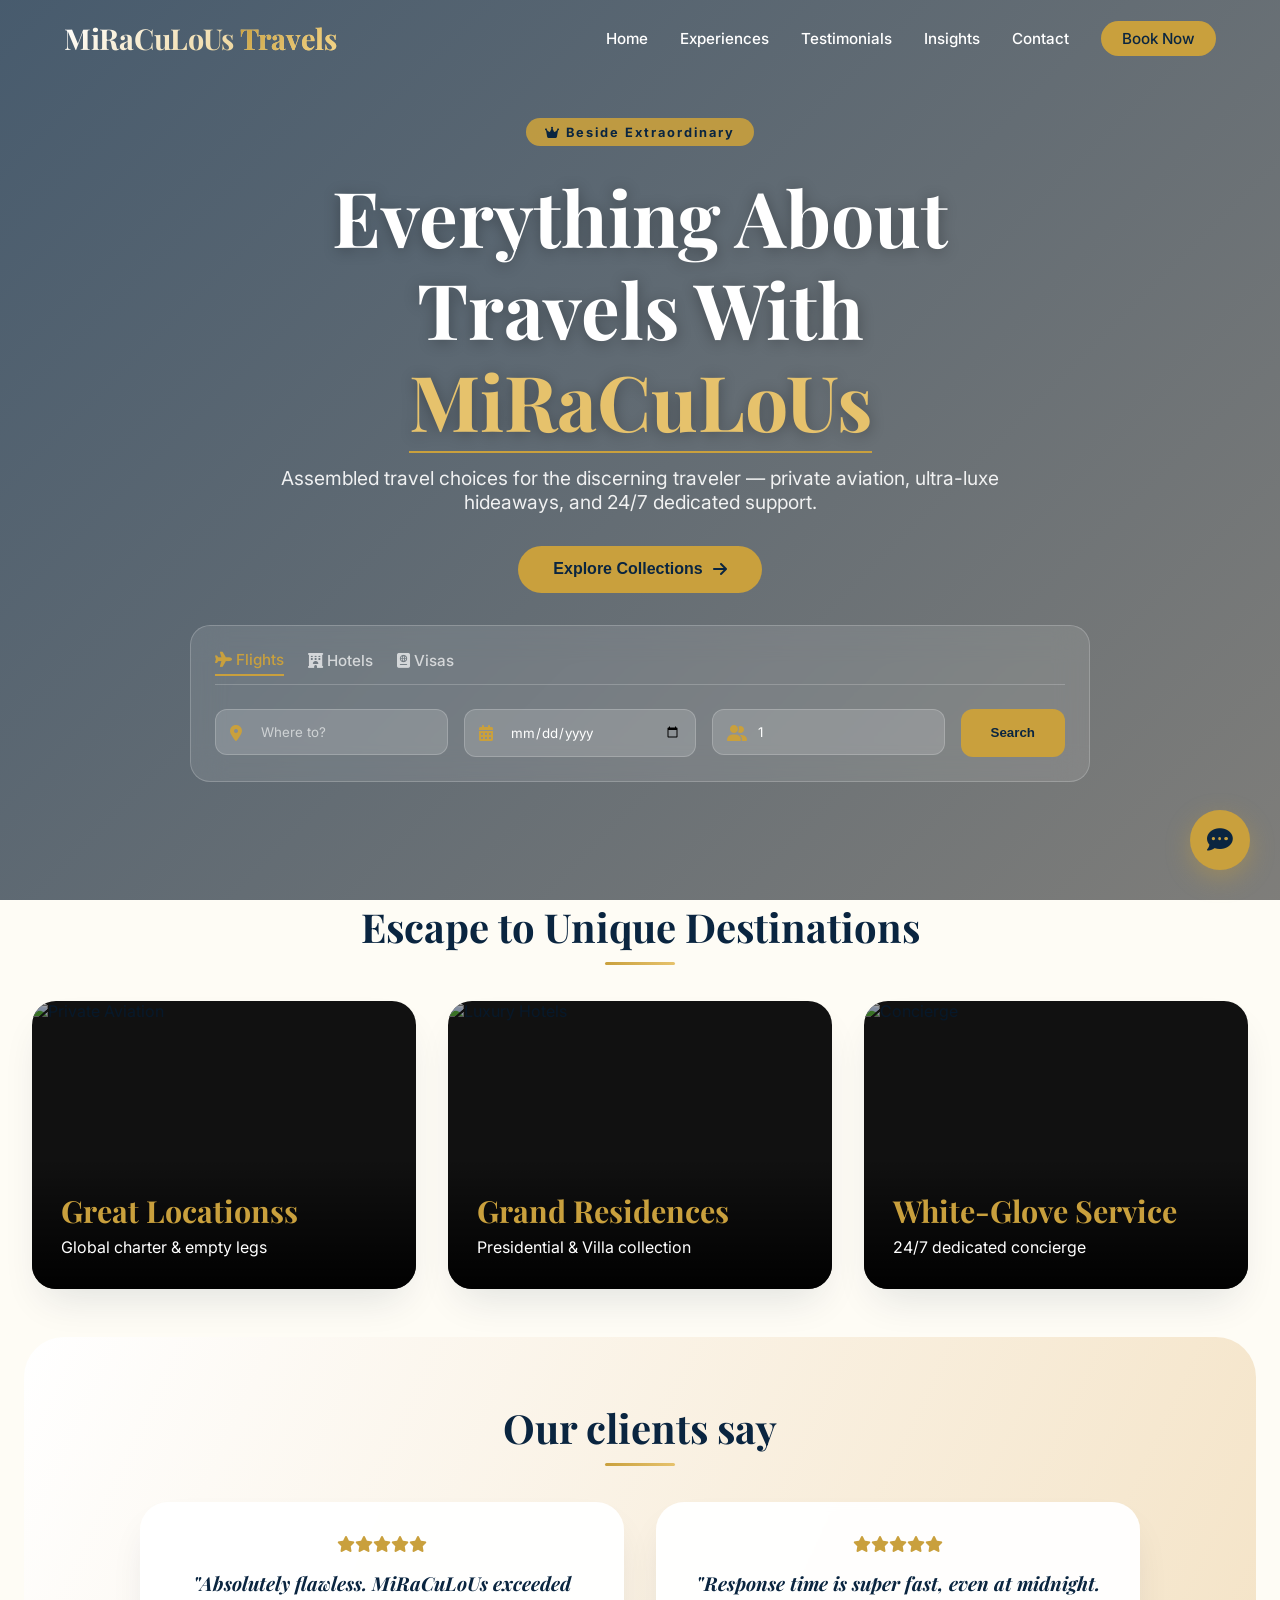
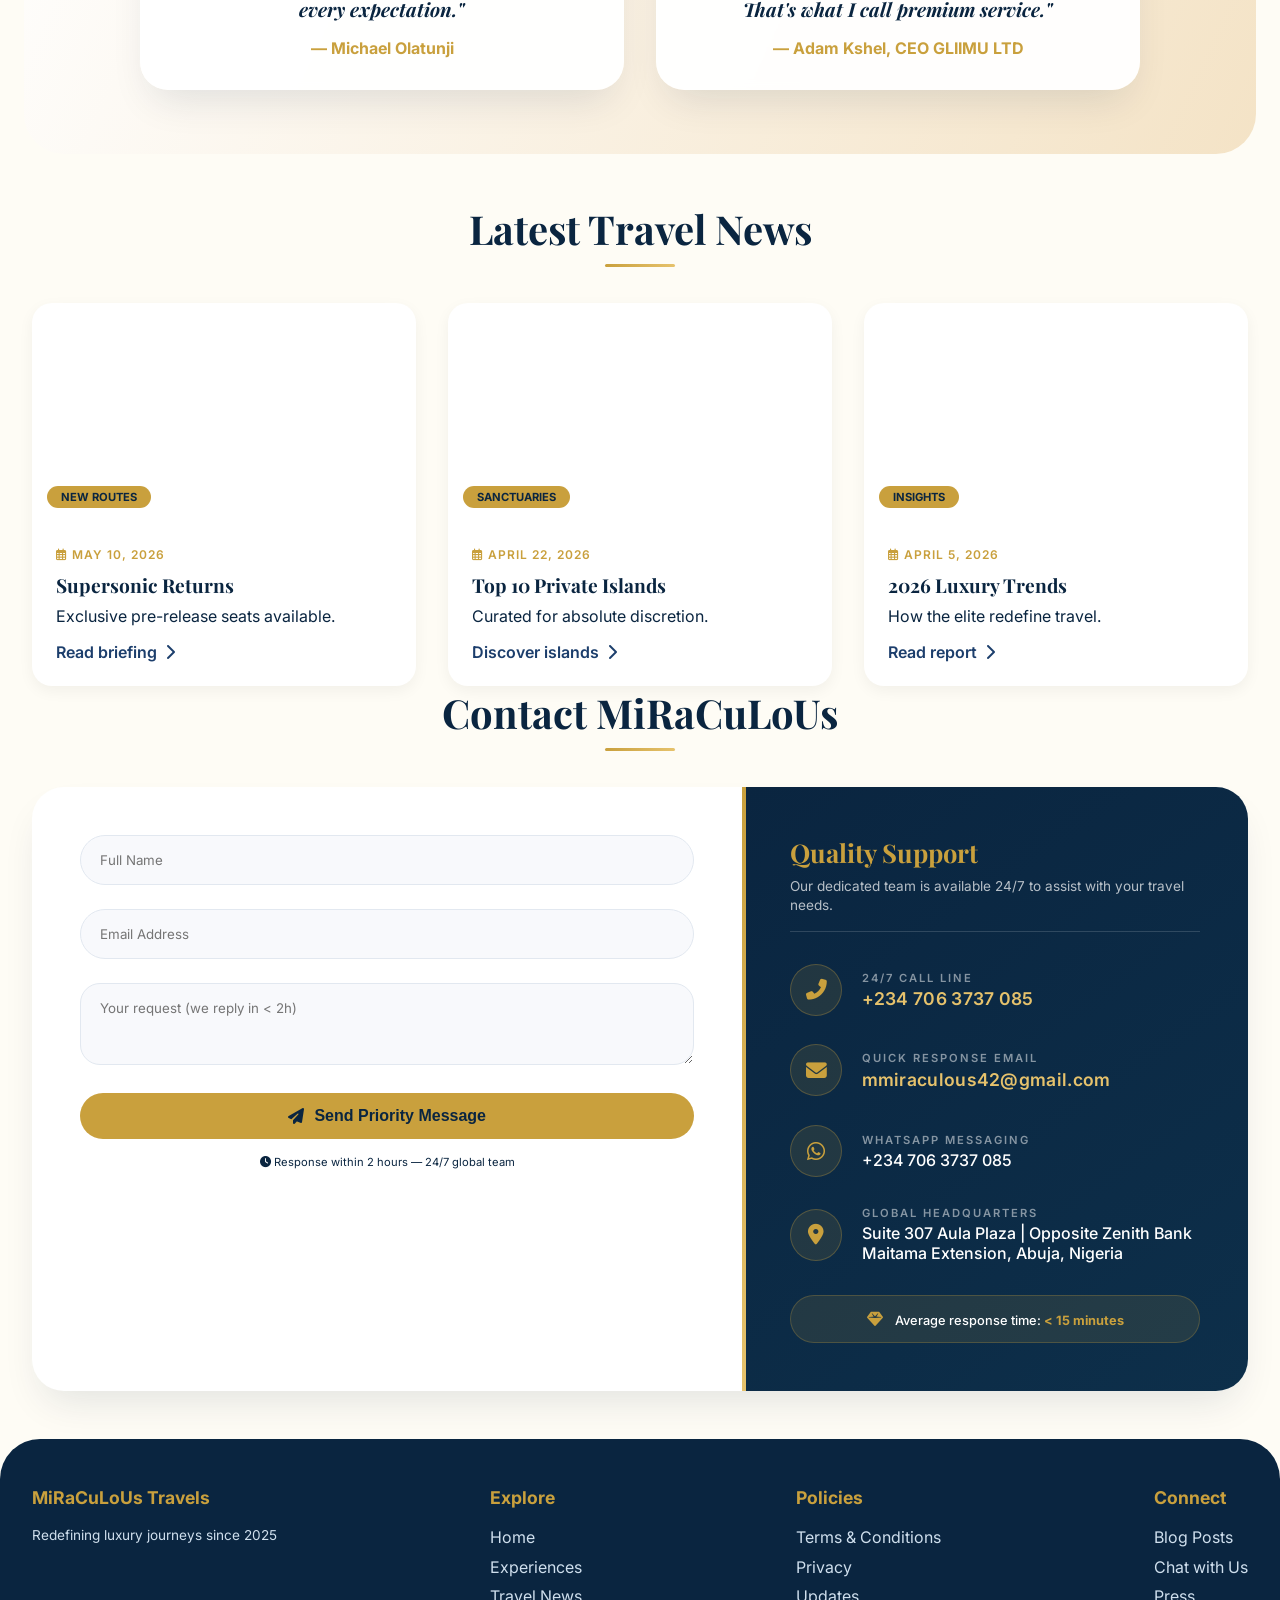
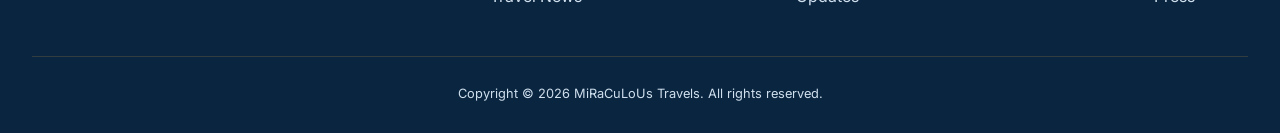
==== index.html @ 89ac0e77 "Add files via upload" ====
<!DOCTYPE html>
<html lang="en">
<head>
    <meta charset="UTF-8">
    <meta name="viewport" content="width=device-width, initial-scale=1.0, viewport-fit=cover">
    <title>MiRaCuLoUs Travels | Experiences that last a lifetime</title>
    
    <!-- Google Fonts: Elegant serif + clean sans -->
    <link href="https://fonts.googleapis.com/css2?family=Inter:opsz,wght@14..32,300;14..32,400;14..32,500;14..32,600;14..32,700&family=Playfair+Display:ital,wght@0,400;0,500;0,600;0,700;1,400&display=swap" rel="stylesheet">
    
    <!-- Font Awesome 6 -->
    <link rel="stylesheet" href="https://cdnjs.cloudflare.com/ajax/libs/font-awesome/6.4.0/css/all.min.css">
    
    <style>
        /* --- CSS VARIABLES (Best from both) --- */
        :root {
            --deep-blue: #0a2540;
            --royal-blue: #1c3e6c;
            --bright-blue: #2b5b8b;
            --gold: #c9a03d;
            --gold-light: #e6c26c;
            --gold-soft: #f4e3c6;
            --white: #ffffff;
            --off-white: #fefcf5;
            --gray-text: #5a6e7c;
            --card-shadow: 0 20px 40px -12px rgba(10, 37, 64, 0.12);
            --hover-shadow: 0 30px 55px -12px rgba(10, 37, 64, 0.2);
            --gold-shadow: 0 15px 30px -8px rgba(201, 160, 61, 0.25);
            --transition-smooth: cubic-bezier(0.2, 0.9, 0.4, 1.1);
        }

        * { margin: 0; padding: 0; box-sizing: border-box; }

        html { scroll-behavior: smooth; }

        body {
            font-family: 'Inter', sans-serif;
            background-color: var(--off-white);
            color: var(--deep-blue);
            overflow-x: hidden;
        }

        h1, h2, h3, .logo, .testimonial-text { font-family: 'Playfair Display', serif; font-weight: 700; }

        /* --- Custom Scrollbar (Gold accent) --- */
        ::-webkit-scrollbar { width: 8px; }
        ::-webkit-scrollbar-track { background: #e2e8f0; border-radius: 4px; }
        ::-webkit-scrollbar-thumb { background: var(--gold); border-radius: 4px; }
        ::-webkit-scrollbar-thumb:hover { background: #b3862f; }

        /* --- PRELOADER (From winning design) --- */
        #preloader {
            position: fixed;
            top: 0; left: 0; width: 100%; height: 100%;
            background: var(--deep-blue);
            z-index: 9999;
            display: flex;
            justify-content: center;
            align-items: center;
            transition: opacity 0.8s ease-out, visibility 0.8s;
        }
        .loader-content { text-align: center; animation: fadeInLoader 1s ease-in; }
        .loader-logo {
            font-family: 'Playfair Display', serif;
            font-size: 2.5rem;
            color: var(--gold);
            letter-spacing: 2px;
            margin-bottom: 10px;
        }
        .loader-line {
            width: 0;
            height: 2px;
            background: var(--gold-light);
            margin: 0 auto;
            animation: loadLine 1.5s ease-in-out forwards;
        }
        @keyframes loadLine { to { width: 100px; } }
        @keyframes fadeInLoader { from { opacity: 0; transform: translateY(20px); } to { opacity: 1; transform: translateY(0); } }

        /* --- NAVIGATION (Improved from both) --- */
        .navbar {
            position: fixed;
            top: 0;
            width: 100%;
            display: flex;
            justify-content: space-between;
            align-items: center;
            padding: 1.2rem 5%;
            z-index: 1000;
            transition: all 0.3s var(--transition-smooth);
            background: transparent;
        }
        .navbar.scrolled {
            background: rgba(10, 37, 64, 0.96);
            backdrop-filter: blur(12px);
            padding: 0.8rem 5%;
            box-shadow: 0 4px 20px rgba(0,0,0,0.1);
        }
        .logo {
            font-size: 1.8rem;
            font-weight: 700;
            background: linear-gradient(135deg, #fff, var(--gold-light));
            -webkit-background-clip: text;
            background-clip: text;
            color: transparent;
            letter-spacing: -0.3px;
        }
        .logo span {
            background: linear-gradient(135deg, var(--gold), #f5d78c);
            -webkit-background-clip: text;
            background-clip: text;
            color: transparent;
        }
        .nav-links { display: flex; gap: 2rem; list-style: none; align-items: center; }
        .nav-links li a {
            text-decoration: none;
            font-weight: 500;
            color: white;
            transition: 0.25s;
            font-size: 0.95rem;
            position: relative;
        }
        .nav-links li a::after {
            content: '';
            position: absolute;
            bottom: -8px;
            left: 0;
            width: 0;
            height: 2px;
            background: var(--gold);
            transition: width 0.3s;
        }
        .nav-links li a:hover::after { width: 100%; }
        .nav-links li a:hover { color: var(--gold); }
        .btn-nav {
            background: var(--gold);
            padding: 0.5rem 1.3rem;
            border-radius: 40px;
            color: var(--deep-blue) !important;
            font-weight: 700;
        }
        .btn-nav:hover { background: #b3862f; transform: translateY(-2px); }
        .btn-nav::after { display: none; }
        .menu-icon { display: none; font-size: 1.8rem; color: white; cursor: pointer; }

        /* Progress Bar */
        .progress-container {
            position: fixed;
            top: 80px;
            left: 0;
            width: 100%;
            height: 3px;
            background: transparent;
            z-index: 1001;
        }
        .progress-bar {
            height: 3px;
            background: linear-gradient(90deg, var(--gold), var(--gold-light));
            width: 0%;
            transition: width 0.1s;
        }

        /* --- HERO SECTION (Best cinematic from first design) --- */
        .hero {
            position: relative;
            height: 100vh;
            min-height: 800px;
            display: flex;
            flex-direction: column;
            align-items: center;
            justify-content: center;
            text-align: center;
            background: url('https://images.pexels.com/photos/2166559/pexels-photo-2166559.jpeg?auto=compress&cs=tinysrgb&w=1600') no-repeat center center/cover;
            background-attachment: fixed;
        }
        .hero::before {
            content: '';
            position: absolute;
            inset: 0;
            background: linear-gradient(135deg, rgba(10, 37, 64, 0.75), rgba(0, 0, 0, 0.5));
        }
        .hero-content {
            position: relative;
            z-index: 2;
            max-width: 850px;
            padding: 0 1.5rem;
            animation: fadeUpHero 1s ease-out forwards;
            opacity: 0;
        }
        @keyframes fadeUpHero {
            from { opacity: 0; transform: translateY(40px); }
            to { opacity: 1; transform: translateY(0); }
        }
        .hero-badge {
            background: rgba(201, 160, 61, 0.9);
            display: inline-block;
            padding: 0.4rem 1.2rem;
            border-radius: 40px;
            font-size: 0.8rem;
            font-weight: 700;
            color: var(--deep-blue);
            margin-bottom: 1.5rem;
            letter-spacing: 2px;
        }
        .hero h1 {
            font-size: 3.2rem;
            line-height: 1.2;
            color: white;
            text-shadow: 0 2px 15px rgba(0,0,0,0.3);
            margin-bottom: 1.2rem;
        }
        .hero h1 span { color: var(--gold-light); border-bottom: 2px solid var(--gold); }
        .hero p { font-size: 1.2rem; color: rgba(255,255,255,0.9); margin-bottom: 2rem; }

        /* --- SEARCH WIDGET (Premium touch from first design) --- */
        .search-widget {
            position: relative;
            z-index: 3;
            background: rgba(255, 255, 255, 0.1);
            backdrop-filter: blur(16px);
            border: 1px solid rgba(255, 255, 255, 0.2);
            border-radius: 20px;
            padding: 1.5rem;
            width: 100%;
            max-width: 900px;
            margin-top: 2rem;
            animation: fadeUpHero 1s ease-out 0.3s forwards;
            opacity: 0;
        }
        .search-tabs {
            display: flex;
            gap: 1.5rem;
            margin-bottom: 1.5rem;
            border-bottom: 1px solid rgba(255,255,255,0.2);
            padding-bottom: 0.5rem;
        }
        .tab-btn {
            background: none;
            border: none;
            color: rgba(255,255,255,0.7);
            font-family: 'Inter', sans-serif;
            font-size: 0.95rem;
            font-weight: 500;
            cursor: pointer;
            padding-bottom: 5px;
            transition: 0.3s;
        }
        .tab-btn.active { color: var(--gold); border-bottom: 2px solid var(--gold); }
        .search-inputs { display: flex; gap: 1rem; flex-wrap: wrap; }
        .input-group {
            flex: 1;
            min-width: 150px;
            position: relative;
        }
        .input-group i {
            position: absolute;
            left: 15px;
            top: 50%;
            transform: translateY(-50%);
            color: var(--gold);
        }
        .input-group input {
            width: 100%;
            padding: 14px 14px 14px 45px;
            border-radius: 12px;
            border: 1px solid rgba(255,255,255,0.2);
            background: rgba(255,255,255,0.15);
            color: white;
            font-family: 'Inter', sans-serif;
            outline: none;
        }
        .input-group input::placeholder { color: rgba(255,255,255,0.6); }
        .input-group input:focus { background: rgba(255,255,255,0.25); border-color: var(--gold); }
        .search-btn {
            padding: 14px 30px;
            border-radius: 12px;
            border: none;
            background: var(--gold);
            color: var(--deep-blue);
            font-weight: 700;
            cursor: pointer;
            transition: 0.3s;
        }
        .search-btn:hover { background: var(--gold-light); transform: scale(1.02); }

        /* --- Container & Sections --- */
        .container { max-width: 1280px; margin: 0 auto; padding: 0 2rem; }
        section { padding: 5rem 0; }
        .section-header { text-align: center; margin-bottom: 3rem; }
        .section-header h2 {
            font-size: 2.5rem;
            color: var(--deep-blue);
            position: relative;
            display: inline-block;
        }
        .section-header h2:after {
            content: '';
            position: absolute;
            bottom: -12px;
            left: 50%;
            transform: translateX(-50%);
            width: 70px;
            height: 3px;
            background: linear-gradient(90deg, var(--gold), var(--gold-light));
            border-radius: 3px;
        }

        /* --- Cards Grid (Black Boxes with 3D Tilt) --- */
        .cards-grid {
            display: grid;
            grid-template-columns: repeat(3, 1fr);
            gap: 2rem;
            margin-top: 1.5rem;
            perspective: 1000px;
        }
        .premium-card {
            background: #111;
            border-radius: 24px;
            overflow: hidden;
            position: relative;
            aspect-ratio: 4 / 3;
            box-shadow: var(--card-shadow);
            transition: transform 0.1s ease-out;
            transform-style: preserve-3d;
            cursor: pointer;
        }
        .premium-card img {
            width: 100%;
            height: 100%;
            object-fit: cover;
            filter: brightness(0.65);
            transition: filter 0.4s, transform 0.5s;
        }
        .premium-card:hover img {
            filter: brightness(0.8);
            transform: scale(1.05);
        }
        .card-overlay {
            position: absolute;
            bottom: 0;
            left: 0;
            right: 0;
            padding: 2rem 1.8rem;
            background: linear-gradient(to top, rgba(0,0,0,0.95), transparent);
            color: white;
        }
        .card-overlay h3 { font-size: 1.9rem; color: var(--gold); margin-bottom: 0.4rem; }

        /* --- Testimonials Section --- */
        .testimonials-section {
            background: linear-gradient(115deg, var(--white) 0%, var(--gold-soft) 100%);
            border-radius: 40px;
            margin: 3rem 1.5rem;
            padding: 4rem 2rem;
        }
        .testimonial-grid {
            display: grid;
            grid-template-columns: repeat(2, 1fr);
            gap: 2rem;
            max-width: 1000px;
            margin: 0 auto;
        }
        .testimonial-card {
            background: rgba(255,255,255,0.95);
            backdrop-filter: blur(4px);
            padding: 2rem;
            border-radius: 28px;
            text-align: center;
            box-shadow: var(--card-shadow);
            transition: 0.3s;
        }
        .testimonial-card:hover { transform: translateY(-5px); box-shadow: var(--hover-shadow); }
        .testimonial-text {
            font-size: 1.2rem;
            font-style: italic;
            margin-bottom: 1rem;
        }
        .testimonial-author { font-weight: 700; color: var(--gold); }
        .star-rating { color: var(--gold); margin-bottom: 1rem; }

        /* --- News Section --- */
        .news-section {
            background-color: var(--white);
            border-radius: 40px;
            padding: 4rem 2rem;
            margin: 3rem 1rem;
            box-shadow: var(--card-shadow);
        }
        .news-grid {
            display: grid;
            grid-template-columns: repeat(3, 1fr);
            gap: 2rem;
        }
        .news-card {
            background: #fff;
            border-radius: 20px;
            overflow: hidden;
            transition: all 0.4s ease;
            box-shadow: 0 5px 15px rgba(0,0,0,0.05);
        }
        .news-card:hover { transform: translateY(-8px); box-shadow: var(--hover-shadow); }
        .news-img {
            height: 220px;
            background-size: cover;
            background-position: center;
            position: relative;
        }
        .news-tag {
            position: absolute;
            bottom: 15px; left: 15px;
            background: var(--gold);
            padding: 4px 14px;
            border-radius: 40px;
            font-size: 0.7rem;
            font-weight: 700;
            color: var(--deep-blue);
        }
        .news-content { padding: 1.5rem; }
        .news-date {
            font-size: 0.75rem;
            color: var(--gold);
            font-weight: 600;
            text-transform: uppercase;
            letter-spacing: 1px;
            margin-bottom: 0.6rem;
            display: block;
        }
        .news-content h4 { font-size: 1.2rem; margin-bottom: 0.5rem; font-family: 'Playfair Display', serif; }
        .read-link {
            text-decoration: none;
            font-weight: 600;
            color: var(--royal-blue);
            display: inline-flex;
            align-items: center;
            gap: 8px;
            margin-top: 1rem;
            transition: 0.2s;
        }
        .read-link:hover { color: var(--gold); gap: 12px; }

        /* --- CONTACT SECTION (REDESIGNED - Premium & Visually Pleasing) --- */
        .contact-wrapper {
            background: var(--white);
            border-radius: 32px;
            overflow: hidden;
            box-shadow: var(--card-shadow);
            display: flex;
            flex-direction: row;
        }
        .contact-form-side { padding: 3rem; flex: 1.5; }
        .contact-info-side {
            background: linear-gradient(145deg, var(--deep-blue) 0%, #0d2f4a 100%);
            color: var(--white);
            padding: 3rem;
            flex: 1;
            position: relative;
            overflow: hidden;
        }
        /* Decorative gold accent on contact side */
        .contact-info-side::before {
            content: '';
            position: absolute;
            top: 0;
            left: 0;
            width: 4px;
            height: 100%;
            background: linear-gradient(180deg, var(--gold), var(--gold-light));
        }
        
        /* Contact Header Styling */
        .contact-header {
            margin-bottom: 2rem;
            padding-bottom: 1rem;
            border-bottom: 1px solid rgba(255,255,255,0.15);
        }
        .contact-header h3 {
            font-size: 1.6rem;
            color: var(--gold);
            font-family: 'Playfair Display', serif;
            margin-bottom: 0.5rem;
        }
        .contact-header p {
            font-size: 0.85rem;
            opacity: 0.7;
            line-height: 1.4;
        }
        
        /* Enhanced Contact Items with better visual hierarchy */
        .contact-details {
            display: flex;
            flex-direction: column;
            gap: 1.8rem;
            margin: 2rem 0;
        }
        .contact-item {
            display: flex;
            align-items: center;
            gap: 1.2rem;
            transition: transform 0.2s ease;
        }
        .contact-item:hover {
            transform: translateX(5px);
        }
        .contact-icon {
            width: 52px;
            height: 52px;
            background: rgba(201, 160, 61, 0.12);
            border-radius: 50%;
            display: flex;
            align-items: center;
            justify-content: center;
            transition: all 0.3s;
            border: 1px solid rgba(201, 160, 61, 0.3);
        }
        .contact-item:hover .contact-icon {
            background: var(--gold);
            border-color: var(--gold);
        }
        .contact-item:hover .contact-icon i {
            color: var(--deep-blue);
        }
        .contact-icon i {
            font-size: 1.3rem;
            color: var(--gold);
            transition: color 0.3s;
        }
        .contact-text {
            flex: 1;
        }
        .contact-label {
            font-size: 0.7rem;
            text-transform: uppercase;
            letter-spacing: 2px;
            font-weight: 600;
            color: rgba(255,255,255,0.5);
            margin-bottom: 0.2rem;
            display: block;
        }
        .contact-value {
            font-size: 1rem;
            font-weight: 500;
            color: white;
            text-decoration: none;
            transition: color 0.2s;
            display: inline-block;
        }
        .contact-value a {
            color: white;
            text-decoration: none;
            transition: color 0.2s;
        }
        .contact-value a:hover {
            color: var(--gold);
        }
        
        /* Gold highlight number/email */
        .contact-value.highlight {
            font-size: 1.1rem;
            font-weight: 600;
            letter-spacing: 0.3px;
        }
        .contact-value.highlight a {
            color: var(--gold-light);
        }
        .contact-value.highlight a:hover {
            color: var(--gold);
            text-decoration: underline;
        }
        
        /* Response badge */
        .response-badge {
            background: rgba(201, 160, 61, 0.12);
            border-radius: 30px;
            padding: 0.8rem 1.2rem;
            margin-top: 2rem;
            text-align: center;
            border: 1px solid rgba(201, 160, 61, 0.25);
        }
        .response-badge i {
            color: var(--gold);
            margin-right: 0.5rem;
        }
        .response-badge span {
            font-size: 0.8rem;
            font-weight: 500;
        }

        /* Form styles remain unchanged */
        .form-group { margin-bottom: 1.5rem; }
        .form-input {
            width: 100%;
            padding: 1rem 1.2rem;
            border-radius: 50px;
            border: 1px solid #e2e8f0;
            font-family: 'Inter', sans-serif;
            transition: 0.2s;
            background: #f8f9fc;
        }
        .form-input:focus {
            outline: none;
            border-color: var(--gold);
            box-shadow: 0 0 0 3px rgba(201,160,61,0.1);
        }
        .btn-gold {
            background: var(--gold);
            color: var(--deep-blue);
            border: none;
            padding: 0.9rem 2.2rem;
            font-weight: 700;
            border-radius: 50px;
            font-size: 1rem;
            cursor: pointer;
            transition: all 0.25s ease;
            display: inline-flex;
            align-items: center;
            gap: 10px;
        }
        .btn-gold:hover { background: #e2b13b; transform: translateY(-3px); box-shadow: var(--gold-shadow); }

        /* --- Footer --- */
        footer {
            background: var(--deep-blue);
            margin-top: 3rem;
            padding: 3rem 2rem 2rem;
            border-radius: 40px 40px 0 0;
            color: #cfdfed;
        }
        .footer-grid {
            display: flex;
            justify-content: space-between;
            gap: 2rem;
            max-width: 1280px;
            margin: 0 auto;
            flex-wrap: wrap;
        }
        .footer-col h4 { color: var(--gold); margin-bottom: 1.2rem; font-size: 1.1rem; }
        .footer-col a { color: #cfdfed; text-decoration: none; display: block; margin: 0.6rem 0; transition: 0.2s; }
        .footer-col a:hover { color: var(--gold); transform: translateX(3px); }
        .copyright { text-align: center; border-top: 1px solid rgba(201,160,61,0.2); margin-top: 2.5rem; padding-top: 1.8rem; font-size: 0.8rem; }

        /* --- Floating Elements --- */
        .chat-bubble {
            position: fixed;
            bottom: 30px;
            right: 30px;
            width: 60px;
            height: 60px;
            background: var(--gold);
            border-radius: 50%;
            display: flex;
            align-items: center;
            justify-content: center;
            color: var(--deep-blue);
            font-size: 1.6rem;
            box-shadow: 0 8px 25px rgba(201, 160, 61, 0.4);
            cursor: pointer;
            transition: all 0.3s;
            z-index: 999;
            animation: pulse 2s infinite;
        }
        @keyframes pulse { 0% { box-shadow: 0 0 0 0 rgba(201, 160, 61, 0.5); } 70% { box-shadow: 0 0 0 15px rgba(201, 160, 61, 0); } 100% { box-shadow: 0 0 0 0 rgba(201, 160, 61, 0); } }
        .chat-bubble:hover { transform: scale(1.1); background: #b3862f; }

        .back-to-top {
            position: fixed;
            bottom: 30px;
            left: 30px;
            width: 50px;
            height: 50px;
            background: var(--deep-blue);
            border-radius: 50%;
            display: flex;
            align-items: center;
            justify-content: center;
            color: var(--gold);
            font-size: 1.3rem;
            cursor: pointer;
            opacity: 0;
            visibility: hidden;
            transition: all 0.3s;
            z-index: 999;
        }
        .back-to-top.show { opacity: 1; visibility: visible; }
        .back-to-top:hover { background: var(--gold); color: var(--deep-blue); transform: translateY(-3px); }

        .toast-msg {
            position: fixed; bottom: 30px; left: 50%;
            transform: translateX(-50%) translateY(20px);
            background: var(--deep-blue); color: var(--gold);
            padding: 1rem 2rem; border-radius: 60px;
            font-weight: 600; z-index: 2000;
            opacity: 0; transition: all 0.3s;
            white-space: nowrap;
        }
        .toast-msg.show { opacity: 1; transform: translateX(-50%) translateY(0); }

        .spinner {
            width: 20px; height: 20px;
            border: 2px solid var(--deep-blue);
            border-top-color: transparent;
            border-radius: 50%;
            animation: spin 0.6s linear infinite;
            display: inline-block;
        }
        @keyframes spin { to { transform: rotate(360deg); } }

        /* --- Responsive --- */
        @media (max-width: 900px) {
            .cards-grid, .news-grid, .testimonial-grid { grid-template-columns: 1fr; }
            .contact-wrapper { flex-direction: column; }
            .footer-grid { flex-direction: column; }
            .hero h1 { font-size: 2.2rem; }
            .nav-links { display: none; }
            .menu-icon { display: block; }
            .nav-links.mobile-open {
                display: flex; flex-direction: column;
                position: absolute; top: 70px; left: 0; width: 100%;
                background: rgba(10,37,64,0.98); backdrop-filter: blur(12px);
                padding: 2rem; gap: 1.5rem; text-align: center;
            }
            .hero { background-attachment: scroll; height: auto; min-height: 700px; padding: 120px 0 60px; }
            .search-inputs { flex-direction: column; }
        }
        @media (min-width: 768px) { .hero h1 { font-size: 4rem; } }
        @media (min-width: 1024px) { .hero h1 { font-size: 4.8rem; } }

        .fade-up { opacity: 0; transform: translateY(30px); transition: opacity 0.7s ease, transform 0.7s ease; }
        .fade-up.visible { opacity: 1; transform: translateY(0); }
    </style>
</head>
<body>

    <!-- PRELOADER -->
    <div id="preloader">
        <div class="loader-content">
            <div class="loader-logo">MiRaCuLoUs</div>
            <div class="loader-line"></div>
        </div>
    </div>

    <header>
        <nav class="navbar" id="navbar">
            <div class="logo">MiRaCuLoUs <span>Travels</span></div>
            <div class="menu-icon" id="menuToggle"><i class="fas fa-bars"></i></div>
            <ul class="nav-links" id="navLinks">
                <li><a href="#home">Home</a></li>
                <li><a href="#destinations">Experiences</a></li>
                <li><a href="#testimonials">Testimonials</a></li>
                <li><a href="#news">Insights</a></li>
                <li><a href="#contact">Contact</a></li>
                <li><a href="#book" class="btn-nav">Book Now</a></li>
            </ul>
        </nav>
        <div class="progress-container"><div class="progress-bar" id="progressBar"></div></div>
    </header>

    <main>
        <!-- HERO SECTION -->
        <section id="home" class="hero">
            <div class="hero-content">
                <div class="hero-badge"><i class="fas fa-crown"></i> Beside Extraordinary</div>
                <h1>Everything About Travels With <span>MiRaCuLoUs</span></h1>
                <p>Assembled travel choices for the discerning traveler — private aviation, ultra-luxe hideaways, and 24/7 dedicated support.</p>
                <button class="btn-gold" onclick="document.getElementById('destinations').scrollIntoView({behavior:'smooth'})">Explore Collections <i class="fas fa-arrow-right"></i></button>
            </div>

            <!-- Search Widget -->
            <div class="search-widget">
                <div class="search-tabs">
                    <button class="tab-btn active"><i class="fas fa-plane"></i> Flights</button>
                    <button class="tab-btn"><i class="fas fa-hotel"></i> Hotels</button>
                    <button class="tab-btn"><i class="fas fa-passport"></i> Visas</button>
                </div>
                <form id="searchForm" onsubmit="event.preventDefault(); showToast('Searching exclusive inventory...');">
                    <div class="search-inputs">
                        <div class="input-group"><i class="fas fa-map-marker-alt"></i><input type="text" placeholder="Where to?"></div>
                        <div class="input-group"><i class="fas fa-calendar-alt"></i><input type="date"></div>
                        <div class="input-group"><i class="fas fa-user-friends"></i><input type="number" placeholder="Guests" min="1" value="1"></div>
                        <button type="submit" class="search-btn">Search</button>
                    </div>
                </form>
            </div>
        </section>

        <!-- EXPERIENCES CARDS -->
        <div class="container" id="destinations">
            <div class="section-header fade-up"><h2>Escape to Unique Destinations</h2></div>
            <div class="cards-grid fade-up">
                <div class="premium-card"><img src="https://images.pexels.com/photos/2860701/pexels-photo-2860701.jpeg?auto=compress&cs=tinysrgb&w=800" alt="Private Aviation"><div class="card-overlay"><h3>Great Locationss</h3><p>Global charter & empty legs</p></div></div>
                <div class="premium-card"><img src="https://images.pexels.com/photos/2581922/pexels-photo-2581922.jpeg?auto=compress&cs=tinysrgb&w=800" alt="Luxury Hotels"><div class="card-overlay"><h3>Grand Residences</h3><p>Presidential & Villa collection</p></div></div>
                <div class="premium-card"><img src="https://images.pexels.com/photos/1268855/pexels-photo-1268855.jpeg?auto=compress&cs=tinysrgb&w=800" alt="Concierge"><div class="card-overlay"><h3>White-Glove Service</h3><p>24/7 dedicated concierge</p></div></div>
            </div>
        </div>

        <!-- TESTIMONIALS -->
        <section id="testimonials" class="testimonials-section fade-up">
            <div class="section-header"><h2>Our clients say</h2></div>
            <div class="testimonial-grid">
                <div class="testimonial-card"><div class="star-rating"><i class="fas fa-star"></i><i class="fas fa-star"></i><i class="fas fa-star"></i><i class="fas fa-star"></i><i class="fas fa-star"></i></div><p class="testimonial-text">"Absolutely flawless. MiRaCuLoUs exceeded every expectation."</p><p class="testimonial-author">— Michael Olatunji</p></div>
                <div class="testimonial-card"><div class="star-rating"><i class="fas fa-star"></i><i class="fas fa-star"></i><i class="fas fa-star"></i><i class="fas fa-star"></i><i class="fas fa-star"></i></div><p class="testimonial-text">"Response time is super fast, even at midnight. That's what I call premium service."</p><p class="testimonial-author">— Adam Kshel, CEO GLIIMU LTD</p></div>
            </div>
        </section>

        <!-- LATEST NEWS -->
        <div class="container" id="news">
            <div class="section-header fade-up"><h2>Latest Travel News</h2></div>
            <div class="news-grid fade-up">
                <div class="news-card"><div class="news-img" style="background-image: url('https://images.pexels.com/photos/1676987/pexels-photo-1676987.jpeg?auto=compress&cs=tinysrgb&w=800');"><div class="news-tag">NEW ROUTES</div></div><div class="news-content"><span class="news-date"><i class="far fa-calendar-alt"></i> May 10, 2026</span><h4>Supersonic Returns</h4><p>Exclusive pre-release seats available.</p><a href="#" class="read-link">Read briefing <i class="fas fa-chevron-right"></i></a></div></div>
                <div class="news-card"><div class="news-img" style="background-image: url('https://images.pexels.com/photos/2412566/pexels-photo-2412566.jpeg?auto=compress&cs=tinysrgb&w=800');"><div class="news-tag">SANCTUARIES</div></div><div class="news-content"><span class="news-date"><i class="far fa-calendar-alt"></i> April 22, 2026</span><h4>Top 10 Private Islands</h4><p>Curated for absolute discretion.</p><a href="#" class="read-link">Discover islands <i class="fas fa-chevron-right"></i></a></div></div>
                <div class="news-card"><div class="news-img" style="background-image: url('https://images.pexels.com/photos/4245827/pexels-photo-4245827.jpeg?auto=compress&cs=tinysrgb&w=800');"><div class="news-tag">INSIGHTS</div></div><div class="news-content"><span class="news-date"><i class="far fa-calendar-alt"></i> April 5, 2026</span><h4>2026 Luxury Trends</h4><p>How the elite redefine travel.</p><a href="#" class="read-link">Read report <i class="fas fa-chevron-right"></i></a></div></div>
            </div>
        </div>

        <!-- CONTACT SECTION - REDESIGNED -->
        <div class="container" id="contact">
            <div class="section-header fade-up"><h2>Contact MiRaCuLoUs</h2></div>
            <div class="contact-wrapper fade-up">
                <div class="contact-form-side">
                    <form id="contactForm">
                        <div class="form-group"><input type="text" class="form-input" placeholder="Full Name" required id="fullName"></div>
                        <div class="form-group"><input type="email" class="form-input" placeholder="Email Address" required id="emailContact"></div>
                        <div class="form-group"><textarea rows="3" class="form-input" style="border-radius:20px;" placeholder="Your request (we reply in < 2h)"></textarea></div>
                        <button type="submit" class="btn-gold" style="width:100%; justify-content:center;" id="submitBtn"><i class="fas fa-paper-plane"></i> Send Priority Message</button>
                        <p style="font-size:0.7rem; margin-top:1rem; text-align:center;"><i class="fas fa-clock"></i> Response within 2 hours — 24/7 global team</p>
                    </form>
                </div>
                <div class="contact-info-side">
                    <div class="contact-header">
                        <h3>Quality Support</h3>
                        <p>Our dedicated team is available 24/7 to assist with your travel needs.</p>
                    </div>
                    
                    <div class="contact-details">
                        <!-- Phone - highlighted with gold -->
                        <div class="contact-item">
                            <div class="contact-icon">
                                <i class="fas fa-phone-alt"></i>
                            </div>
                            <div class="contact-text">
                                <span class="contact-label">24/7 CALL LINE</span>
                                <div class="contact-value highlight">
                                    <a href="tel:+2347063737085">+234 706 3737 085</a>
                                </div>
                            </div>
                        </div>
                        
                        <!-- Email - highlighted with gold -->
                        <div class="contact-item">
                            <div class="contact-icon">
                                <i class="fas fa-envelope"></i>
                            </div>
                            <div class="contact-text">
                                <span class="contact-label">QUICK RESPONSE EMAIL</span>
                                <div class="contact-value highlight">
                                    <a href="mailto:mmiraculous42@gmail.com">mmiraculous42@gmail.com</a>
                                </div>
                            </div>
                        </div>
                        
                        <!-- WhatsApp -->
                        <div class="contact-item">
                            <div class="contact-icon">
                                <i class="fab fa-whatsapp"></i>
                            </div>
                            <div class="contact-text">
                                <span class="contact-label">WHATSAPP MESSAGING</span>
                                <div class="contact-value">
                                    <a href="https://wa.me/2347063737085" target="_blank">+234 706 3737 085</a>
                                </div>
                            </div>
                        </div>
                        
                        <!-- Location -->
                        <div class="contact-item">
                            <div class="contact-icon">
                                <i class="fas fa-map-marker-alt"></i>
                            </div>
                            <div class="contact-text">
                                <span class="contact-label">GLOBAL HEADQUARTERS</span>
                                <div class="contact-value">Suite 307 Aula Plaza | Opposite Zenith Bank Maitama Extension, Abuja, Nigeria</div>
                            </div>
                        </div>
                    </div>
                    
                    <div class="response-badge">
                        <i class="fas fa-gem"></i>
                        <span>Average response time: <strong style="color: var(--gold);">&lt; 15 minutes</strong></span>
                    </div>
                </div>
            </div>
        </div>
    </main>

    <footer>
        <div class="footer-grid">
            <div class="footer-col"><h4>MiRaCuLoUs Travels</h4><p style="font-size:0.85rem;">Redefining luxury journeys since 2025</p></div>
            <div class="footer-col"><h4>Explore</h4><a href="#home">Home</a><a href="#destinations">Experiences</a><a href="#news">Travel News</a></div>
            <div class="footer-col"><h4>Policies</h4><a href="#">Terms & Conditions</a><a href="#">Privacy</a><a href="#">Updates</a></div>
            <div class="footer-col"><h4>Connect</h4><a href="#">Blog Posts</a><a href="#">Chat with Us</a><a href="#">Press</a></div>
        </div>
        <div class="copyright">Copyright © 2026 MiRaCuLoUs Travels. All rights reserved.</div>
    </footer>

    <div class="chat-bubble" id="chatBubble"><i class="fas fa-comment-dots"></i></div>
    <div class="back-to-top" id="backToTop"><i class="fas fa-chevron-up"></i></div>
    <div id="toastMsg" class="toast-msg">✨ Request received. Our gold desk will respond shortly.</div>

    <script>
        // Preloader
        window.addEventListener('load', () => {
            setTimeout(() => {
                const preloader = document.getElementById('preloader');
                preloader.style.opacity = '0';
                preloader.style.visibility = 'hidden';
            }, 1200);
        });

        // Sticky Navbar
        const navbar = document.getElementById('navbar');
        window.addEventListener('scroll', () => {
            if (window.scrollY > 40) navbar.classList.add('scrolled');
            else navbar.classList.remove('scrolled');
            
            const winScroll = document.documentElement.scrollTop;
            const height = document.documentElement.scrollHeight - window.innerHeight;
            const scrolled = (winScroll / height) * 100;
            const progressBar = document.getElementById('progressBar');
            if (progressBar) progressBar.style.width = scrolled + '%';
            
            const backBtn = document.getElementById('backToTop');
            if (winScroll > 300) backBtn.classList.add('show');
            else backBtn.classList.remove('show');
        });

        // Mobile menu
        const menuToggle = document.getElementById('menuToggle');
        const navLinks = document.getElementById('navLinks');
        menuToggle.addEventListener('click', () => navLinks.classList.toggle('mobile-open'));
        document.querySelectorAll('.nav-links a').forEach(link => link.addEventListener('click', () => navLinks.classList.remove('mobile-open')));

        // Scroll fade-up observer
        const fadeElements = document.querySelectorAll('.fade-up');
        const observer = new IntersectionObserver((entries) => {
            entries.forEach(entry => { if (entry.isIntersecting) entry.target.classList.add('visible'); });
        }, { threshold: 0.1 });
        fadeElements.forEach(el => observer.observe(el));

        function showToast(message) {
            const toast = document.getElementById('toastMsg');
            toast.textContent = message || "✨ Request received. Our gold desk will respond shortly.";
            toast.classList.add('show');
            setTimeout(() => toast.classList.remove('show'), 3000);
        }

        document.getElementById('backToTop').addEventListener('click', () => window.scrollTo({ top: 0, behavior: 'smooth' }));
        document.getElementById('chatBubble').addEventListener('click', () => showToast("💬 A concierge will connect with you in under 2 minutes."));

        const form = document.getElementById('contactForm');
        form.addEventListener('submit', (e) => {
            e.preventDefault();
            const btn = document.getElementById('submitBtn');
            const originalHTML = btn.innerHTML;
            btn.innerHTML = '<span class="spinner"></span> Sending...';
            btn.disabled = true;
            setTimeout(() => {
                btn.innerHTML = originalHTML;
                btn.disabled = false;
                showToast(`Thank you, ${document.getElementById('fullName').value || 'guest'}. Our concierge will respond shortly.`);
                form.reset();
            }, 1200);
        });

        document.querySelectorAll('a[href^="#"]').forEach(anchor => {
            anchor.addEventListener('click', function(e) {
                const href = this.getAttribute('href');
                if (href !== "#" && href !== "#!" && href !== "#book") {
                    const target = document.querySelector(href);
                    if (target) {
                        e.preventDefault();
                        target.scrollIntoView({ behavior: 'smooth', block: 'start' });
                    }
                }
            });
        });
    </script>
</body>
</html>
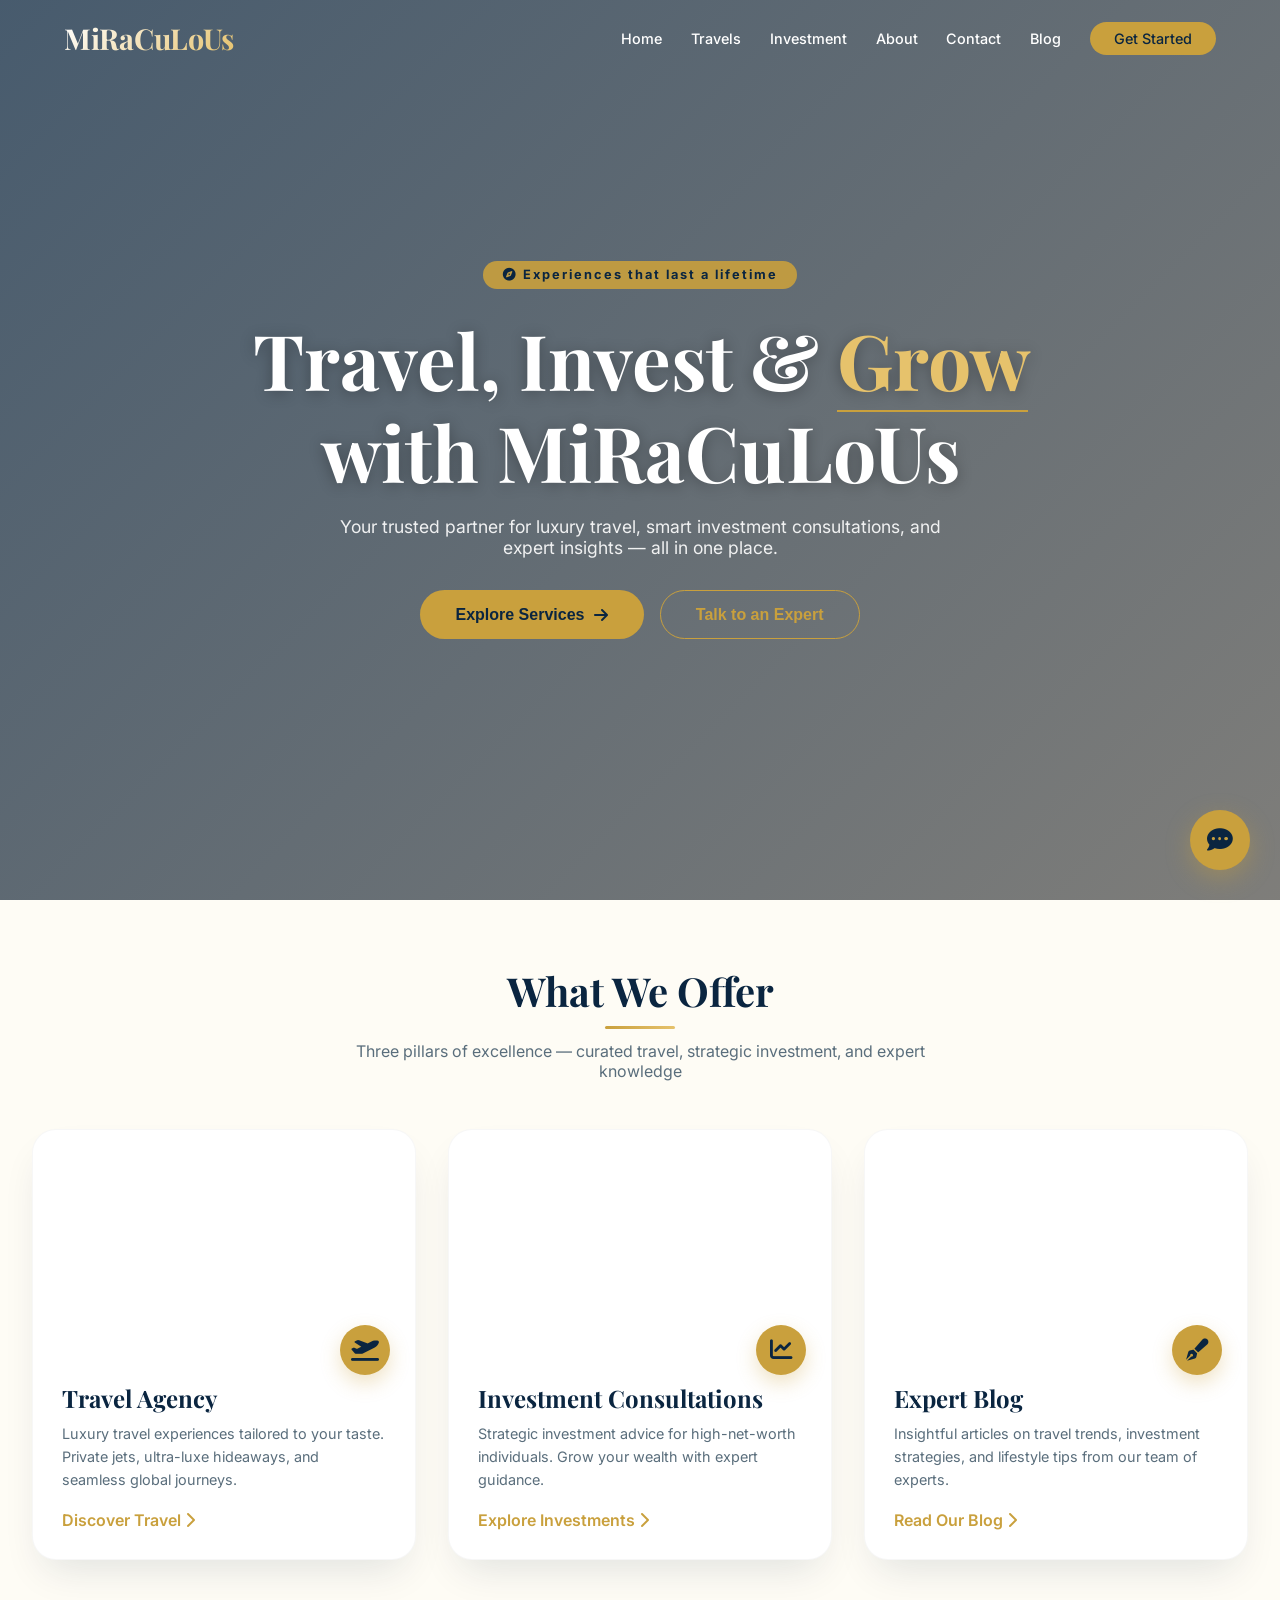
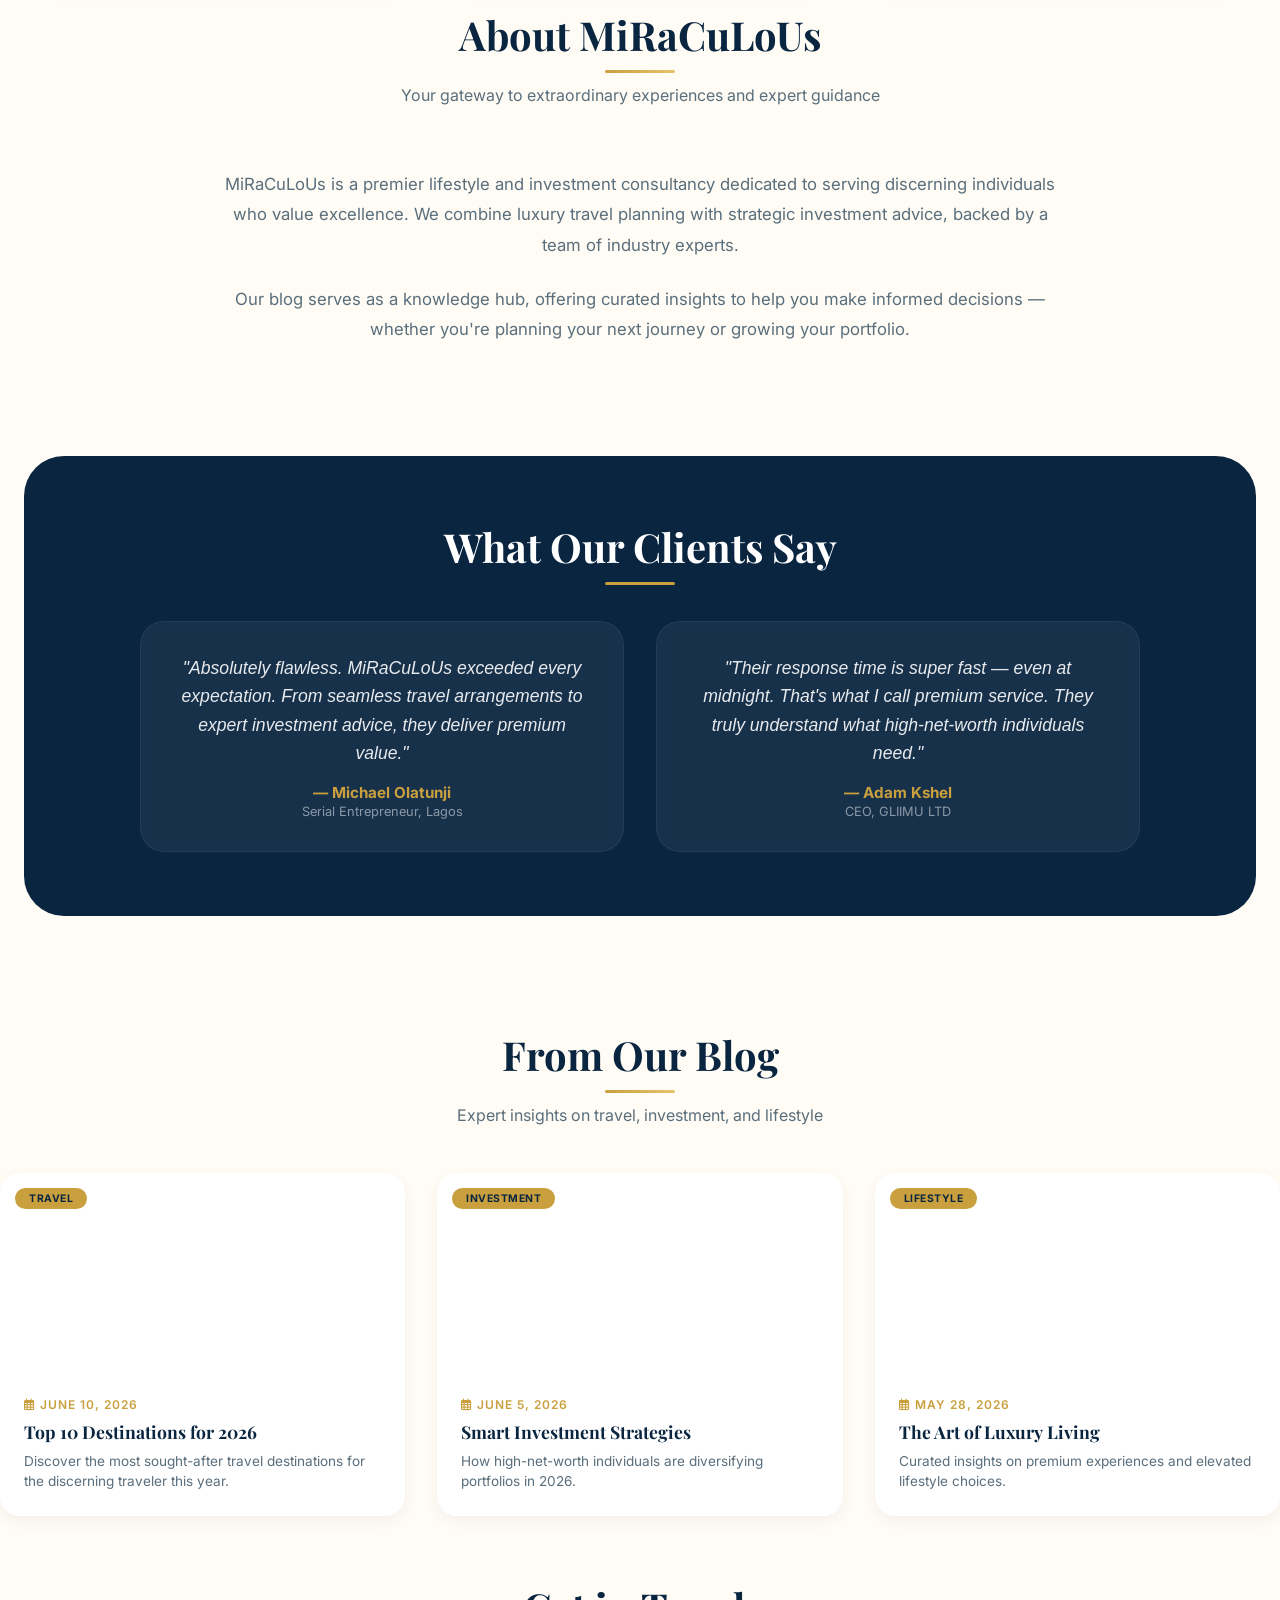
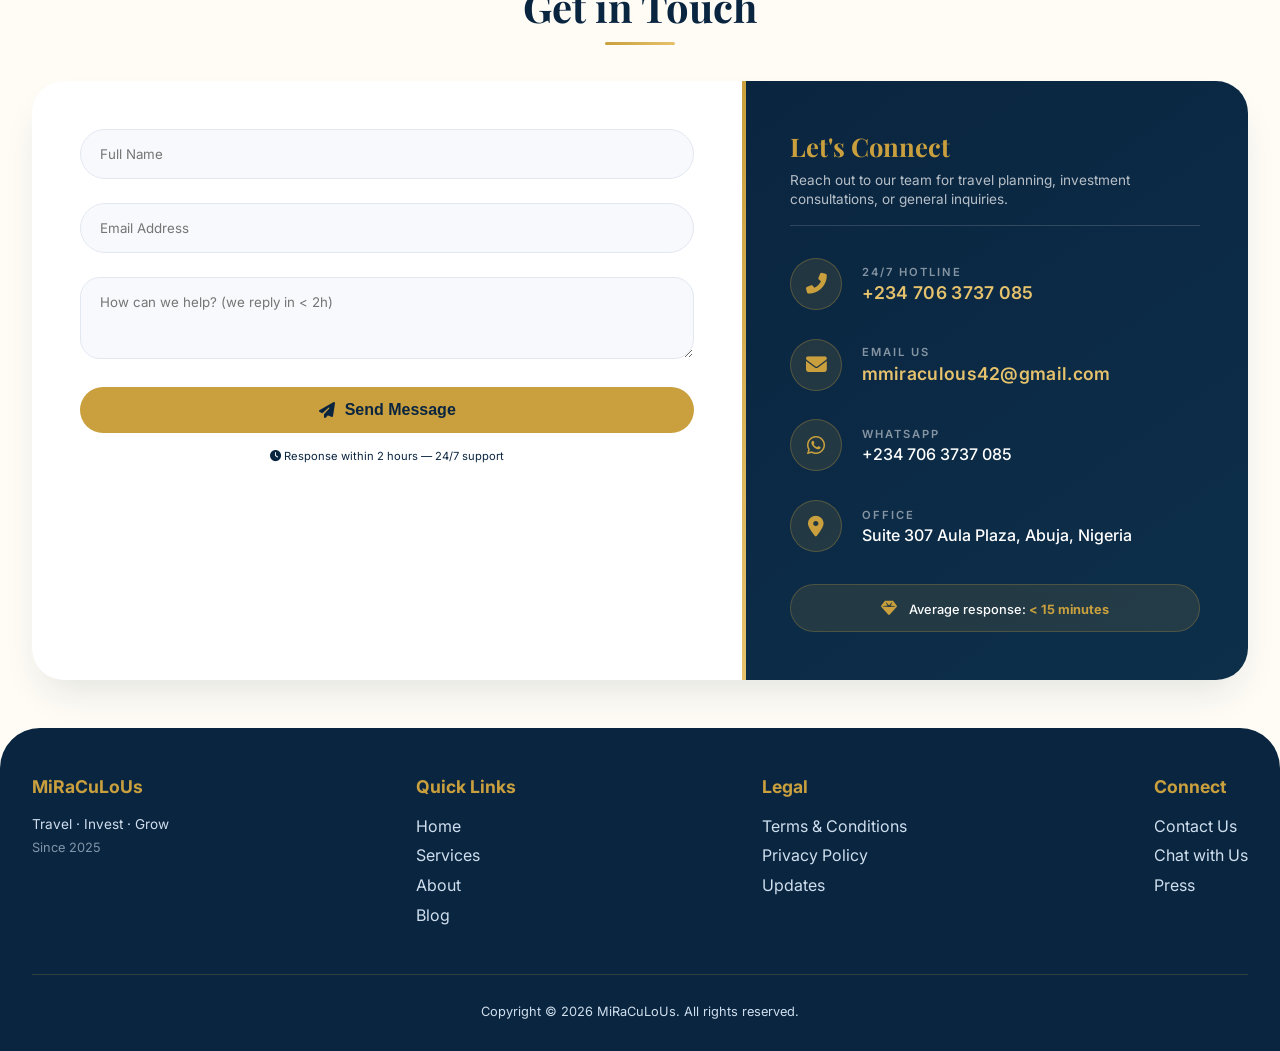
==== commit e30e4487: "Update index.html" ====
--- a/index.html
+++ b/index.html
@@ -3,16 +3,16 @@
 <head>
     <meta charset="UTF-8">
     <meta name="viewport" content="width=device-width, initial-scale=1.0, viewport-fit=cover">
-    <title>MiRaCuLoUs Travels | Experiences that last a lifetime</title>
+    <title>MiRaCuLoUs | Travel, Investment &amp; Insights</title>
     
-    <!-- Google Fonts: Elegant serif + clean sans -->
+    <!-- Google Fonts -->
     <link href="https://fonts.googleapis.com/css2?family=Inter:opsz,wght@14..32,300;14..32,400;14..32,500;14..32,600;14..32,700&family=Playfair+Display:ital,wght@0,400;0,500;0,600;0,700;1,400&display=swap" rel="stylesheet">
     
     <!-- Font Awesome 6 -->
     <link rel="stylesheet" href="https://cdnjs.cloudflare.com/ajax/libs/font-awesome/6.4.0/css/all.min.css">
     
     <style>
-        /* --- CSS VARIABLES (Best from both) --- */
+        /* --- CSS VARIABLES --- */
         :root {
             --deep-blue: #0a2540;
             --royal-blue: #1c3e6c;
@@ -40,15 +40,15 @@
             overflow-x: hidden;
         }
 
-        h1, h2, h3, .logo, .testimonial-text { font-family: 'Playfair Display', serif; font-weight: 700; }
-
-        /* --- Custom Scrollbar (Gold accent) --- */
+        h1, h2, h3, .logo { font-family: 'Playfair Display', serif; font-weight: 700; }
+
+        /* --- Custom Scrollbar --- */
         ::-webkit-scrollbar { width: 8px; }
         ::-webkit-scrollbar-track { background: #e2e8f0; border-radius: 4px; }
         ::-webkit-scrollbar-thumb { background: var(--gold); border-radius: 4px; }
         ::-webkit-scrollbar-thumb:hover { background: #b3862f; }
 
-        /* --- PRELOADER (From winning design) --- */
+        /* --- PRELOADER --- */
         #preloader {
             position: fixed;
             top: 0; left: 0; width: 100%; height: 100%;
@@ -77,7 +77,7 @@
         @keyframes loadLine { to { width: 100px; } }
         @keyframes fadeInLoader { from { opacity: 0; transform: translateY(20px); } to { opacity: 1; transform: translateY(0); } }
 
-        /* --- NAVIGATION (Improved from both) --- */
+        /* --- NAVIGATION --- */
         .navbar {
             position: fixed;
             top: 0;
@@ -105,25 +105,24 @@
             color: transparent;
             letter-spacing: -0.3px;
         }
-        .logo span {
-            background: linear-gradient(135deg, var(--gold), #f5d78c);
-            -webkit-background-clip: text;
-            background-clip: text;
-            color: transparent;
-        }
-        .nav-links { display: flex; gap: 2rem; list-style: none; align-items: center; }
+        .nav-links {
+            display: flex;
+            gap: 1.8rem;
+            list-style: none;
+            align-items: center;
+        }
         .nav-links li a {
             text-decoration: none;
             font-weight: 500;
             color: white;
             transition: 0.25s;
-            font-size: 0.95rem;
+            font-size: 0.9rem;
             position: relative;
         }
         .nav-links li a::after {
             content: '';
             position: absolute;
-            bottom: -8px;
+            bottom: -6px;
             left: 0;
             width: 0;
             height: 2px;
@@ -134,7 +133,7 @@
         .nav-links li a:hover { color: var(--gold); }
         .btn-nav {
             background: var(--gold);
-            padding: 0.5rem 1.3rem;
+            padding: 0.5rem 1.5rem;
             border-radius: 40px;
             color: var(--deep-blue) !important;
             font-weight: 700;
@@ -160,11 +159,11 @@
             transition: width 0.1s;
         }
 
-        /* --- HERO SECTION (Best cinematic from first design) --- */
+        /* --- HERO SECTION --- */
         .hero {
             position: relative;
             height: 100vh;
-            min-height: 800px;
+            min-height: 700px;
             display: flex;
             flex-direction: column;
             align-items: center;
@@ -203,85 +202,27 @@
             letter-spacing: 2px;
         }
         .hero h1 {
-            font-size: 3.2rem;
+            font-size: 3rem;
             line-height: 1.2;
             color: white;
             text-shadow: 0 2px 15px rgba(0,0,0,0.3);
             margin-bottom: 1.2rem;
         }
         .hero h1 span { color: var(--gold-light); border-bottom: 2px solid var(--gold); }
-        .hero p { font-size: 1.2rem; color: rgba(255,255,255,0.9); margin-bottom: 2rem; }
-
-        /* --- SEARCH WIDGET (Premium touch from first design) --- */
-        .search-widget {
-            position: relative;
-            z-index: 3;
-            background: rgba(255, 255, 255, 0.1);
-            backdrop-filter: blur(16px);
-            border: 1px solid rgba(255, 255, 255, 0.2);
-            border-radius: 20px;
-            padding: 1.5rem;
-            width: 100%;
-            max-width: 900px;
-            margin-top: 2rem;
-            animation: fadeUpHero 1s ease-out 0.3s forwards;
-            opacity: 0;
-        }
-        .search-tabs {
-            display: flex;
-            gap: 1.5rem;
-            margin-bottom: 1.5rem;
-            border-bottom: 1px solid rgba(255,255,255,0.2);
-            padding-bottom: 0.5rem;
-        }
-        .tab-btn {
-            background: none;
-            border: none;
-            color: rgba(255,255,255,0.7);
-            font-family: 'Inter', sans-serif;
-            font-size: 0.95rem;
-            font-weight: 500;
-            cursor: pointer;
-            padding-bottom: 5px;
-            transition: 0.3s;
-        }
-        .tab-btn.active { color: var(--gold); border-bottom: 2px solid var(--gold); }
-        .search-inputs { display: flex; gap: 1rem; flex-wrap: wrap; }
-        .input-group {
-            flex: 1;
-            min-width: 150px;
-            position: relative;
-        }
-        .input-group i {
-            position: absolute;
-            left: 15px;
-            top: 50%;
-            transform: translateY(-50%);
-            color: var(--gold);
-        }
-        .input-group input {
-            width: 100%;
-            padding: 14px 14px 14px 45px;
-            border-radius: 12px;
-            border: 1px solid rgba(255,255,255,0.2);
-            background: rgba(255,255,255,0.15);
-            color: white;
-            font-family: 'Inter', sans-serif;
-            outline: none;
-        }
-        .input-group input::placeholder { color: rgba(255,255,255,0.6); }
-        .input-group input:focus { background: rgba(255,255,255,0.25); border-color: var(--gold); }
-        .search-btn {
-            padding: 14px 30px;
-            border-radius: 12px;
-            border: none;
-            background: var(--gold);
-            color: var(--deep-blue);
-            font-weight: 700;
-            cursor: pointer;
-            transition: 0.3s;
-        }
-        .search-btn:hover { background: var(--gold-light); transform: scale(1.02); }
+        .hero p {
+            font-size: 1.1rem;
+            color: rgba(255,255,255,0.9);
+            margin-bottom: 2rem;
+            max-width: 650px;
+            margin-left: auto;
+            margin-right: auto;
+        }
+        .hero-buttons {
+            display: flex;
+            gap: 1rem;
+            justify-content: center;
+            flex-wrap: wrap;
+        }
 
         /* --- Container & Sections --- */
         .container { max-width: 1280px; margin: 0 auto; padding: 0 2rem; }
@@ -304,54 +245,89 @@
             background: linear-gradient(90deg, var(--gold), var(--gold-light));
             border-radius: 3px;
         }
-
-        /* --- Cards Grid (Black Boxes with 3D Tilt) --- */
-        .cards-grid {
+        .section-subtitle {
+            color: var(--gray-text);
+            max-width: 600px;
+            margin: 1.5rem auto 0;
+            font-size: 1rem;
+        }
+
+        /* --- SERVICES CARDS (Travel, Investment, Blog) --- */
+        .services-grid {
             display: grid;
             grid-template-columns: repeat(3, 1fr);
             gap: 2rem;
             margin-top: 1.5rem;
-            perspective: 1000px;
-        }
-        .premium-card {
-            background: #111;
+        }
+        .service-card {
+            background: var(--white);
             border-radius: 24px;
             overflow: hidden;
+            box-shadow: var(--card-shadow);
+            transition: all 0.4s ease;
+            cursor: pointer;
+            border: 1px solid rgba(0,0,0,0.03);
+        }
+        .service-card:hover {
+            transform: translateY(-8px);
+            box-shadow: var(--hover-shadow);
+        }
+        .service-image {
+            height: 220px;
+            background-size: cover;
+            background-position: center;
             position: relative;
-            aspect-ratio: 4 / 3;
-            box-shadow: var(--card-shadow);
-            transition: transform 0.1s ease-out;
-            transform-style: preserve-3d;
-            cursor: pointer;
-        }
-        .premium-card img {
-            width: 100%;
-            height: 100%;
-            object-fit: cover;
-            filter: brightness(0.65);
-            transition: filter 0.4s, transform 0.5s;
-        }
-        .premium-card:hover img {
-            filter: brightness(0.8);
-            transform: scale(1.05);
-        }
-        .card-overlay {
+        }
+        .service-icon-overlay {
             position: absolute;
-            bottom: 0;
-            left: 0;
-            right: 0;
-            padding: 2rem 1.8rem;
-            background: linear-gradient(to top, rgba(0,0,0,0.95), transparent);
-            color: white;
-        }
-        .card-overlay h3 { font-size: 1.9rem; color: var(--gold); margin-bottom: 0.4rem; }
-
-        /* --- Testimonials Section --- */
+            bottom: -25px;
+            right: 25px;
+            width: 50px;
+            height: 50px;
+            background: var(--gold);
+            border-radius: 50%;
+            display: flex;
+            align-items: center;
+            justify-content: center;
+            color: var(--deep-blue);
+            font-size: 1.4rem;
+            box-shadow: 0 8px 20px rgba(201, 160, 61, 0.3);
+        }
+        .service-content { padding: 2rem 1.8rem 1.8rem; }
+        .service-content h3 {
+            font-size: 1.5rem;
+            margin-bottom: 0.5rem;
+            color: var(--deep-blue);
+        }
+        .service-content p {
+            color: var(--gray-text);
+            font-size: 0.9rem;
+            line-height: 1.6;
+        }
+        .service-link {
+            display: inline-block;
+            margin-top: 1.2rem;
+            font-weight: 600;
+            color: var(--gold);
+            text-decoration: none;
+            transition: 0.2s;
+        }
+        .service-link i { transition: 0.2s; }
+        .service-link:hover i { transform: translateX(5px); }
+
+        /* --- TESTIMONIALS (Simplified, no stars) --- */
         .testimonials-section {
-            background: linear-gradient(115deg, var(--white) 0%, var(--gold-soft) 100%);
+            background: var(--deep-blue);
             border-radius: 40px;
             margin: 3rem 1.5rem;
             padding: 4rem 2rem;
+            color: var(--white);
+        }
+        .testimonials-section .section-header h2 {
+            color: var(--white);
+        }
+        .testimonials-section .section-header h2:after {
+            background: var(--gold);
         }
         .testimonial-grid {
             display: grid;
@@ -361,84 +337,95 @@
             margin: 0 auto;
         }
         .testimonial-card {
-            background: rgba(255,255,255,0.95);
+            background: rgba(255,255,255,0.06);
             backdrop-filter: blur(4px);
             padding: 2rem;
-            border-radius: 28px;
+            border-radius: 24px;
             text-align: center;
-            box-shadow: var(--card-shadow);
+            border: 1px solid rgba(255,255,255,0.06);
             transition: 0.3s;
         }
-        .testimonial-card:hover { transform: translateY(-5px); box-shadow: var(--hover-shadow); }
+        .testimonial-card:hover {
+            background: rgba(255,255,255,0.1);
+            transform: translateY(-4px);
+        }
         .testimonial-text {
-            font-size: 1.2rem;
+            font-size: 1.1rem;
             font-style: italic;
             margin-bottom: 1rem;
-        }
-        .testimonial-author { font-weight: 700; color: var(--gold); }
-        .star-rating { color: var(--gold); margin-bottom: 1rem; }
-
-        /* --- News Section --- */
-        .news-section {
-            background-color: var(--white);
-            border-radius: 40px;
-            padding: 4rem 2rem;
-            margin: 3rem 1rem;
-            box-shadow: var(--card-shadow);
-        }
-        .news-grid {
+            line-height: 1.6;
+            color: rgba(255,255,255,0.9);
+        }
+        .testimonial-author {
+            font-weight: 700;
+            color: var(--gold);
+            font-size: 0.95rem;
+        }
+        .testimonial-title {
+            font-size: 0.8rem;
+            color: rgba(255,255,255,0.5);
+            margin-top: 2px;
+        }
+
+        /* --- BLOG PREVIEW --- */
+        .blog-grid {
             display: grid;
             grid-template-columns: repeat(3, 1fr);
             gap: 2rem;
         }
-        .news-card {
-            background: #fff;
+        .blog-card {
+            background: var(--white);
             border-radius: 20px;
             overflow: hidden;
             transition: all 0.4s ease;
             box-shadow: 0 5px 15px rgba(0,0,0,0.05);
-        }
-        .news-card:hover { transform: translateY(-8px); box-shadow: var(--hover-shadow); }
-        .news-img {
-            height: 220px;
+            cursor: pointer;
+        }
+        .blog-card:hover {
+            transform: translateY(-6px);
+            box-shadow: var(--hover-shadow);
+        }
+        .blog-image {
+            height: 200px;
             background-size: cover;
             background-position: center;
             position: relative;
         }
-        .news-tag {
+        .blog-tag {
             position: absolute;
-            bottom: 15px; left: 15px;
+            top: 15px;
+            left: 15px;
             background: var(--gold);
             padding: 4px 14px;
             border-radius: 40px;
-            font-size: 0.7rem;
+            font-size: 0.65rem;
             font-weight: 700;
             color: var(--deep-blue);
-        }
-        .news-content { padding: 1.5rem; }
-        .news-date {
+            text-transform: uppercase;
+            letter-spacing: 0.5px;
+        }
+        .blog-content { padding: 1.5rem; }
+        .blog-date {
             font-size: 0.75rem;
             color: var(--gold);
             font-weight: 600;
             text-transform: uppercase;
             letter-spacing: 1px;
-            margin-bottom: 0.6rem;
+            margin-bottom: 0.5rem;
             display: block;
         }
-        .news-content h4 { font-size: 1.2rem; margin-bottom: 0.5rem; font-family: 'Playfair Display', serif; }
-        .read-link {
-            text-decoration: none;
-            font-weight: 600;
-            color: var(--royal-blue);
-            display: inline-flex;
-            align-items: center;
-            gap: 8px;
-            margin-top: 1rem;
-            transition: 0.2s;
-        }
-        .read-link:hover { color: var(--gold); gap: 12px; }
-
-        /* --- CONTACT SECTION (REDESIGNED - Premium & Visually Pleasing) --- */
+        .blog-content h4 {
+            font-size: 1.1rem;
+            margin-bottom: 0.5rem;
+            font-family: 'Playfair Display', serif;
+        }
+        .blog-content p {
+            font-size: 0.85rem;
+            color: var(--gray-text);
+            line-height: 1.5;
+        }
+
+        /* --- CONTACT SECTION --- */
         .contact-wrapper {
             background: var(--white);
             border-radius: 32px;
@@ -456,7 +443,6 @@
             position: relative;
             overflow: hidden;
         }
-        /* Decorative gold accent on contact side */
         .contact-info-side::before {
             content: '';
             position: absolute;
@@ -466,8 +452,6 @@
             height: 100%;
             background: linear-gradient(180deg, var(--gold), var(--gold-light));
         }
-        
-        /* Contact Header Styling */
         .contact-header {
             margin-bottom: 2rem;
             padding-bottom: 1rem;
@@ -484,8 +468,6 @@
             opacity: 0.7;
             line-height: 1.4;
         }
-        
-        /* Enhanced Contact Items with better visual hierarchy */
         .contact-details {
             display: flex;
             flex-direction: column;
@@ -498,9 +480,7 @@
             gap: 1.2rem;
             transition: transform 0.2s ease;
         }
-        .contact-item:hover {
-            transform: translateX(5px);
-        }
+        .contact-item:hover { transform: translateX(5px); }
         .contact-icon {
             width: 52px;
             height: 52px;
@@ -516,17 +496,13 @@
             background: var(--gold);
             border-color: var(--gold);
         }
-        .contact-item:hover .contact-icon i {
-            color: var(--deep-blue);
-        }
+        .contact-item:hover .contact-icon i { color: var(--deep-blue); }
         .contact-icon i {
             font-size: 1.3rem;
             color: var(--gold);
             transition: color 0.3s;
         }
-        .contact-text {
-            flex: 1;
-        }
+        .contact-text { flex: 1; }
         .contact-label {
             font-size: 0.7rem;
             text-transform: uppercase;
@@ -541,7 +517,6 @@
             font-weight: 500;
             color: white;
             text-decoration: none;
-            transition: color 0.2s;
             display: inline-block;
         }
         .contact-value a {
@@ -549,25 +524,14 @@
             text-decoration: none;
             transition: color 0.2s;
         }
-        .contact-value a:hover {
-            color: var(--gold);
-        }
-        
-        /* Gold highlight number/email */
+        .contact-value a:hover { color: var(--gold); }
         .contact-value.highlight {
             font-size: 1.1rem;
             font-weight: 600;
             letter-spacing: 0.3px;
         }
-        .contact-value.highlight a {
-            color: var(--gold-light);
-        }
-        .contact-value.highlight a:hover {
-            color: var(--gold);
-            text-decoration: underline;
-        }
-        
-        /* Response badge */
+        .contact-value.highlight a { color: var(--gold-light); }
+        .contact-value.highlight a:hover { color: var(--gold); text-decoration: underline; }
         .response-badge {
             background: rgba(201, 160, 61, 0.12);
             border-radius: 30px;
@@ -576,16 +540,10 @@
             text-align: center;
             border: 1px solid rgba(201, 160, 61, 0.25);
         }
-        .response-badge i {
-            color: var(--gold);
-            margin-right: 0.5rem;
-        }
-        .response-badge span {
-            font-size: 0.8rem;
-            font-weight: 500;
-        }
-
-        /* Form styles remain unchanged */
+        .response-badge i { color: var(--gold); margin-right: 0.5rem; }
+        .response-badge span { font-size: 0.8rem; font-weight: 500; }
+
+        /* Form */
         .form-group { margin-bottom: 1.5rem; }
         .form-input {
             width: 100%;
@@ -616,6 +574,88 @@
             gap: 10px;
         }
         .btn-gold:hover { background: #e2b13b; transform: translateY(-3px); box-shadow: var(--gold-shadow); }
+        .btn-outline-gold {
+            background: transparent;
+            border: 1.5px solid var(--gold);
+            color: var(--gold);
+        }
+        .btn-outline-gold:hover {
+            background: var(--gold);
+            color: var(--deep-blue);
+        }
+
+        /* --- "COMING SOON" MODAL --- */
+        .modal-overlay {
+            position: fixed;
+            top: 0; left: 0; width: 100%; height: 100%;
+            background: rgba(10, 37, 64, 0.85);
+            backdrop-filter: blur(8px);
+            z-index: 9999;
+            display: none;
+            align-items: center;
+            justify-content: center;
+            padding: 2rem;
+            animation: fadeInModal 0.4s ease;
+        }
+        .modal-overlay.active { display: flex; }
+        @keyframes fadeInModal {
+            from { opacity: 0; transform: scale(0.95); }
+            to { opacity: 1; transform: scale(1); }
+        }
+        .modal-content {
+            background: var(--white);
+            border-radius: 40px;
+            padding: 3.5rem 3rem;
+            max-width: 500px;
+            width: 100%;
+            text-align: center;
+            position: relative;
+            box-shadow: 0 40px 60px rgba(0,0,0,0.3);
+        }
+        .modal-icon {
+            font-size: 4rem;
+            color: var(--gold);
+            margin-bottom: 1.5rem;
+            display: block;
+            animation: bounce 1.5s infinite;
+        }
+        @keyframes bounce {
+            0%, 100% { transform: translateY(0); }
+            50% { transform: translateY(-10px); }
+        }
+        .modal-content h2 {
+            font-size: 2.2rem;
+            color: var(--deep-blue);
+            margin-bottom: 0.5rem;
+        }
+        .modal-content h2 span { color: var(--gold); }
+        .modal-content p {
+            color: var(--gray-text);
+            font-size: 1rem;
+            margin-bottom: 2rem;
+            line-height: 1.6;
+        }
+        .modal-close-btn {
+            background: var(--gold);
+            border: none;
+            padding: 0.8rem 2.5rem;
+            border-radius: 50px;
+            font-weight: 700;
+            font-size: 0.95rem;
+            color: var(--deep-blue);
+            cursor: pointer;
+            transition: 0.3s;
+        }
+        .modal-close-btn:hover { background: #b3862f; transform: scale(1.02); }
+        .modal-sparkle {
+            position: absolute;
+            font-size: 1.2rem;
+            color: var(--gold);
+            opacity: 0.3;
+        }
+        .modal-sparkle:nth-child(1) { top: 20px; right: 30px; }
+        .modal-sparkle:nth-child(2) { bottom: 20px; left: 30px; }
+        .modal-sparkle:nth-child(3) { top: 50%; right: 15px; }
 
         /* --- Footer --- */
         footer {
@@ -658,7 +698,11 @@
             z-index: 999;
             animation: pulse 2s infinite;
         }
-        @keyframes pulse { 0% { box-shadow: 0 0 0 0 rgba(201, 160, 61, 0.5); } 70% { box-shadow: 0 0 0 15px rgba(201, 160, 61, 0); } 100% { box-shadow: 0 0 0 0 rgba(201, 160, 61, 0); } }
+        @keyframes pulse {
+            0% { box-shadow: 0 0 0 0 rgba(201, 160, 61, 0.5); }
+            70% { box-shadow: 0 0 0 15px rgba(201, 160, 61, 0); }
+            100% { box-shadow: 0 0 0 0 rgba(201, 160, 61, 0); }
+        }
         .chat-bubble:hover { transform: scale(1.1); background: #b3862f; }
 
         .back-to-top {
@@ -693,7 +737,6 @@
             white-space: nowrap;
         }
         .toast-msg.show { opacity: 1; transform: translateX(-50%) translateY(0); }
-
         .spinner {
             width: 20px; height: 20px;
             border: 2px solid var(--deep-blue);
@@ -706,7 +749,9 @@
 
         /* --- Responsive --- */
         @media (max-width: 900px) {
-            .cards-grid, .news-grid, .testimonial-grid { grid-template-columns: 1fr; }
+            .services-grid, .blog-grid, .testimonial-grid {
+                grid-template-columns: 1fr;
+            }
             .contact-wrapper { flex-direction: column; }
             .footer-grid { flex-direction: column; }
             .hero h1 { font-size: 2.2rem; }
@@ -718,8 +763,11 @@
                 background: rgba(10,37,64,0.98); backdrop-filter: blur(12px);
                 padding: 2rem; gap: 1.5rem; text-align: center;
             }
-            .hero { background-attachment: scroll; height: auto; min-height: 700px; padding: 120px 0 60px; }
-            .search-inputs { flex-direction: column; }
+            .hero { background-attachment: scroll; height: auto; min-height: 600px; padding: 120px 0 60px; }
+            .testimonials-section { margin: 2rem 1rem; padding: 2.5rem 1.5rem; }
+            .modal-content { padding: 2.5rem 1.5rem; }
+            .modal-content h2 { font-size: 1.8rem; }
+            .hero-buttons { flex-direction: column; align-items: center; }
         }
         @media (min-width: 768px) { .hero h1 { font-size: 4rem; } }
         @media (min-width: 1024px) { .hero h1 { font-size: 4.8rem; } }
@@ -740,15 +788,16 @@
 
     <header>
         <nav class="navbar" id="navbar">
-            <div class="logo">MiRaCuLoUs <span>Travels</span></div>
+            <div class="logo">MiRaCuLoUs</div>
             <div class="menu-icon" id="menuToggle"><i class="fas fa-bars"></i></div>
             <ul class="nav-links" id="navLinks">
                 <li><a href="#home">Home</a></li>
-                <li><a href="#destinations">Experiences</a></li>
-                <li><a href="#testimonials">Testimonials</a></li>
-                <li><a href="#news">Insights</a></li>
+                <li><a href="#services">Travels</a></li>
+                <li><a href="#services">Investment</a></li>
+                <li><a href="#about">About</a></li>
                 <li><a href="#contact">Contact</a></li>
-                <li><a href="#book" class="btn-nav">Book Now</a></li>
+                <li><a href="#blog">Blog</a></li>
+                <li><a href="#contact" class="btn-nav">Get Started</a></li>
             </ul>
         </nav>
         <div class="progress-container"><div class="progress-bar" id="progressBar"></div></div>
@@ -758,133 +807,187 @@
         <!-- HERO SECTION -->
         <section id="home" class="hero">
             <div class="hero-content">
-                <div class="hero-badge"><i class="fas fa-crown"></i> Beside Extraordinary</div>
-                <h1>Everything About Travels With <span>MiRaCuLoUs</span></h1>
-                <p>Assembled travel choices for the discerning traveler — private aviation, ultra-luxe hideaways, and 24/7 dedicated support.</p>
-                <button class="btn-gold" onclick="document.getElementById('destinations').scrollIntoView({behavior:'smooth'})">Explore Collections <i class="fas fa-arrow-right"></i></button>
-            </div>
-
-            <!-- Search Widget -->
-            <div class="search-widget">
-                <div class="search-tabs">
-                    <button class="tab-btn active"><i class="fas fa-plane"></i> Flights</button>
-                    <button class="tab-btn"><i class="fas fa-hotel"></i> Hotels</button>
-                    <button class="tab-btn"><i class="fas fa-passport"></i> Visas</button>
+                <div class="hero-badge"><i class="fas fa-compass"></i> Experiences that last a lifetime</div>
+                <h1>Travel, Invest &amp; <span>Grow</span> with MiRaCuLoUs</h1>
+                <p>Your trusted partner for luxury travel, smart investment consultations, and expert insights — all in one place.</p>
+                <div class="hero-buttons">
+                    <button class="btn-gold" onclick="document.getElementById('services').scrollIntoView({behavior:'smooth'})">Explore Services <i class="fas fa-arrow-right"></i></button>
+                    <button class="btn-gold btn-outline-gold" onclick="document.getElementById('contact').scrollIntoView({behavior:'smooth'})">Talk to an Expert</button>
                 </div>
-                <form id="searchForm" onsubmit="event.preventDefault(); showToast('Searching exclusive inventory...');">
-                    <div class="search-inputs">
-                        <div class="input-group"><i class="fas fa-map-marker-alt"></i><input type="text" placeholder="Where to?"></div>
-                        <div class="input-group"><i class="fas fa-calendar-alt"></i><input type="date"></div>
-                        <div class="input-group"><i class="fas fa-user-friends"></i><input type="number" placeholder="Guests" min="1" value="1"></div>
-                        <button type="submit" class="search-btn">Search</button>
-                    </div>
-                </form>
             </div>
         </section>
 
-        <!-- EXPERIENCES CARDS -->
-        <div class="container" id="destinations">
-            <div class="section-header fade-up"><h2>Escape to Unique Destinations</h2></div>
-            <div class="cards-grid fade-up">
-                <div class="premium-card"><img src="https://images.pexels.com/photos/2860701/pexels-photo-2860701.jpeg?auto=compress&cs=tinysrgb&w=800" alt="Private Aviation"><div class="card-overlay"><h3>Great Locationss</h3><p>Global charter & empty legs</p></div></div>
-                <div class="premium-card"><img src="https://images.pexels.com/photos/2581922/pexels-photo-2581922.jpeg?auto=compress&cs=tinysrgb&w=800" alt="Luxury Hotels"><div class="card-overlay"><h3>Grand Residences</h3><p>Presidential & Villa collection</p></div></div>
-                <div class="premium-card"><img src="https://images.pexels.com/photos/1268855/pexels-photo-1268855.jpeg?auto=compress&cs=tinysrgb&w=800" alt="Concierge"><div class="card-overlay"><h3>White-Glove Service</h3><p>24/7 dedicated concierge</p></div></div>
-            </div>
-        </div>
-
-        <!-- TESTIMONIALS -->
+        <!-- SERVICES SECTION: Travel, Investment, Blog -->
+        <section id="services" class="container" style="padding-top: 4rem;">
+            <div class="section-header fade-up">
+                <h2>What We Offer</h2>
+                <p class="section-subtitle">Three pillars of excellence — curated travel, strategic investment, and expert knowledge</p>
+            </div>
+            <div class="services-grid fade-up">
+                <!-- Travel Service -->
+                <div class="service-card">
+                    <div class="service-image" style="background-image: url('https://images.pexels.com/photos/2860701/pexels-photo-2860701.jpeg?auto=compress&cs=tinysrgb&w=800');">
+                        <div class="service-icon-overlay"><i class="fas fa-plane-departure"></i></div>
+                    </div>
+                    <div class="service-content">
+                        <h3>Travel Agency</h3>
+                        <p>Luxury travel experiences tailored to your taste. Private jets, ultra-luxe hideaways, and seamless global journeys.</p>
+                        <a href="#" class="service-link" onclick="openModal(); return false;">Discover Travel <i class="fas fa-chevron-right"></i></a>
+                    </div>
+                </div>
+
+                <!-- Investment Service -->
+                <div class="service-card">
+                    <div class="service-image" style="background-image: url('https://images.pexels.com/photos/5668860/pexels-photo-5668860.jpeg?auto=compress&cs=tinysrgb&w=800');">
+                        <div class="service-icon-overlay"><i class="fas fa-chart-line"></i></div>
+                    </div>
+                    <div class="service-content">
+                        <h3>Investment Consultations</h3>
+                        <p>Strategic investment advice for high-net-worth individuals. Grow your wealth with expert guidance.</p>
+                        <a href="#" class="service-link" onclick="openModal(); return false;">Explore Investments <i class="fas fa-chevron-right"></i></a>
+                    </div>
+                </div>
+
+                <!-- Blog Service -->
+                <div class="service-card">
+                    <div class="service-image" style="background-image: url('https://images.pexels.com/photos/159711/books-bookstore-book-reading-159711.jpeg?auto=compress&cs=tinysrgb&w=800');">
+                        <div class="service-icon-overlay"><i class="fas fa-pen-fancy"></i></div>
+                    </div>
+                    <div class="service-content">
+                        <h3>Expert Blog</h3>
+                        <p>Insightful articles on travel trends, investment strategies, and lifestyle tips from our team of experts.</p>
+                        <a href="#" class="service-link" onclick="openModal(); return false;">Read Our Blog <i class="fas fa-chevron-right"></i></a>
+                    </div>
+                </div>
+            </div>
+        </section>
+
+        <!-- ABOUT SECTION (Simplified) -->
+        <section id="about" class="container" style="padding: 3rem 0;">
+            <div class="section-header fade-up">
+                <h2>About MiRaCuLoUs</h2>
+                <p class="section-subtitle">Your gateway to extraordinary experiences and expert guidance</p>
+            </div>
+            <div style="max-width: 850px; margin: 0 auto; text-align: center; padding: 1rem 0;">
+                <p style="font-size: 1.05rem; color: var(--gray-text); line-height: 1.8; margin-bottom: 1.5rem;">
+                    MiRaCuLoUs is a premier lifestyle and investment consultancy dedicated to serving discerning individuals who value excellence. We combine luxury travel planning with strategic investment advice, backed by a team of industry experts.
+                </p>
+                <p style="font-size: 1.05rem; color: var(--gray-text); line-height: 1.8;">
+                    Our blog serves as a knowledge hub, offering curated insights to help you make informed decisions — whether you're planning your next journey or growing your portfolio.
+                </p>
+            </div>
+        </section>
+
+        <!-- TESTIMONIALS (Simplified, no stars) -->
         <section id="testimonials" class="testimonials-section fade-up">
-            <div class="section-header"><h2>Our clients say</h2></div>
+            <div class="section-header">
+                <h2>What Our Clients Say</h2>
+            </div>
             <div class="testimonial-grid">
-                <div class="testimonial-card"><div class="star-rating"><i class="fas fa-star"></i><i class="fas fa-star"></i><i class="fas fa-star"></i><i class="fas fa-star"></i><i class="fas fa-star"></i></div><p class="testimonial-text">"Absolutely flawless. MiRaCuLoUs exceeded every expectation."</p><p class="testimonial-author">— Michael Olatunji</p></div>
-                <div class="testimonial-card"><div class="star-rating"><i class="fas fa-star"></i><i class="fas fa-star"></i><i class="fas fa-star"></i><i class="fas fa-star"></i><i class="fas fa-star"></i></div><p class="testimonial-text">"Response time is super fast, even at midnight. That's what I call premium service."</p><p class="testimonial-author">— Adam Kshel, CEO GLIIMU LTD</p></div>
+                <div class="testimonial-card">
+                    <p class="testimonial-text">"Absolutely flawless. MiRaCuLoUs exceeded every expectation. From seamless travel arrangements to expert investment advice, they deliver premium value."</p>
+                    <p class="testimonial-author">— Michael Olatunji</p>
+                    <p class="testimonial-title">Serial Entrepreneur, Lagos</p>
+                </div>
+                <div class="testimonial-card">
+                    <p class="testimonial-text">"Their response time is super fast — even at midnight. That's what I call premium service. They truly understand what high-net-worth individuals need."</p>
+                    <p class="testimonial-author">— Adam Kshel</p>
+                    <p class="testimonial-title">CEO, GLIIMU LTD</p>
+                </div>
             </div>
         </section>
 
-        <!-- LATEST NEWS -->
-        <div class="container" id="news">
-            <div class="section-header fade-up"><h2>Latest Travel News</h2></div>
-            <div class="news-grid fade-up">
-                <div class="news-card"><div class="news-img" style="background-image: url('https://images.pexels.com/photos/1676987/pexels-photo-1676987.jpeg?auto=compress&cs=tinysrgb&w=800');"><div class="news-tag">NEW ROUTES</div></div><div class="news-content"><span class="news-date"><i class="far fa-calendar-alt"></i> May 10, 2026</span><h4>Supersonic Returns</h4><p>Exclusive pre-release seats available.</p><a href="#" class="read-link">Read briefing <i class="fas fa-chevron-right"></i></a></div></div>
-                <div class="news-card"><div class="news-img" style="background-image: url('https://images.pexels.com/photos/2412566/pexels-photo-2412566.jpeg?auto=compress&cs=tinysrgb&w=800');"><div class="news-tag">SANCTUARIES</div></div><div class="news-content"><span class="news-date"><i class="far fa-calendar-alt"></i> April 22, 2026</span><h4>Top 10 Private Islands</h4><p>Curated for absolute discretion.</p><a href="#" class="read-link">Discover islands <i class="fas fa-chevron-right"></i></a></div></div>
-                <div class="news-card"><div class="news-img" style="background-image: url('https://images.pexels.com/photos/4245827/pexels-photo-4245827.jpeg?auto=compress&cs=tinysrgb&w=800');"><div class="news-tag">INSIGHTS</div></div><div class="news-content"><span class="news-date"><i class="far fa-calendar-alt"></i> April 5, 2026</span><h4>2026 Luxury Trends</h4><p>How the elite redefine travel.</p><a href="#" class="read-link">Read report <i class="fas fa-chevron-right"></i></a></div></div>
-            </div>
-        </div>
-
-        <!-- CONTACT SECTION - REDESIGNED -->
+        <!-- BLOG PREVIEW SECTION -->
+        <section id="blog" class="container" style="padding: 4rem 0;">
+            <div class="section-header fade-up">
+                <h2>From Our Blog</h2>
+                <p class="section-subtitle">Expert insights on travel, investment, and lifestyle</p>
+            </div>
+            <div class="blog-grid fade-up">
+                <div class="blog-card" onclick="openModal();">
+                    <div class="blog-image" style="background-image: url('https://images.pexels.com/photos/1676987/pexels-photo-1676987.jpeg?auto=compress&cs=tinysrgb&w=800');">
+                        <span class="blog-tag">Travel</span>
+                    </div>
+                    <div class="blog-content">
+                        <span class="blog-date"><i class="far fa-calendar-alt"></i> June 10, 2026</span>
+                        <h4>Top 10 Destinations for 2026</h4>
+                        <p>Discover the most sought-after travel destinations for the discerning traveler this year.</p>
+                    </div>
+                </div>
+                <div class="blog-card" onclick="openModal();">
+                    <div class="blog-image" style="background-image: url('https://images.pexels.com/photos/7413918/pexels-photo-7413918.jpeg?auto=compress&cs=tinysrgb&w=800');">
+                        <span class="blog-tag">Investment</span>
+                    </div>
+                    <div class="blog-content">
+                        <span class="blog-date"><i class="far fa-calendar-alt"></i> June 5, 2026</span>
+                        <h4>Smart Investment Strategies</h4>
+                        <p>How high-net-worth individuals are diversifying portfolios in 2026.</p>
+                    </div>
+                </div>
+                <div class="blog-card" onclick="openModal();">
+                    <div class="blog-image" style="background-image: url('https://images.pexels.com/photos/3183150/pexels-photo-3183150.jpeg?auto=compress&cs=tinysrgb&w=800');">
+                        <span class="blog-tag">Lifestyle</span>
+                    </div>
+                    <div class="blog-content">
+                        <span class="blog-date"><i class="far fa-calendar-alt"></i> May 28, 2026</span>
+                        <h4>The Art of Luxury Living</h4>
+                        <p>Curated insights on premium experiences and elevated lifestyle choices.</p>
+                    </div>
+                </div>
+            </div>
+        </section>
+
+        <!-- CONTACT SECTION -->
         <div class="container" id="contact">
-            <div class="section-header fade-up"><h2>Contact MiRaCuLoUs</h2></div>
+            <div class="section-header fade-up"><h2>Get in Touch</h2></div>
             <div class="contact-wrapper fade-up">
                 <div class="contact-form-side">
                     <form id="contactForm">
                         <div class="form-group"><input type="text" class="form-input" placeholder="Full Name" required id="fullName"></div>
                         <div class="form-group"><input type="email" class="form-input" placeholder="Email Address" required id="emailContact"></div>
-                        <div class="form-group"><textarea rows="3" class="form-input" style="border-radius:20px;" placeholder="Your request (we reply in < 2h)"></textarea></div>
-                        <button type="submit" class="btn-gold" style="width:100%; justify-content:center;" id="submitBtn"><i class="fas fa-paper-plane"></i> Send Priority Message</button>
-                        <p style="font-size:0.7rem; margin-top:1rem; text-align:center;"><i class="fas fa-clock"></i> Response within 2 hours — 24/7 global team</p>
+                        <div class="form-group"><textarea rows="3" class="form-input" style="border-radius:20px;" placeholder="How can we help? (we reply in < 2h)"></textarea></div>
+                        <button type="submit" class="btn-gold" style="width:100%; justify-content:center;" id="submitBtn"><i class="fas fa-paper-plane"></i> Send Message</button>
+                        <p style="font-size:0.7rem; margin-top:1rem; text-align:center;"><i class="fas fa-clock"></i> Response within 2 hours — 24/7 support</p>
                     </form>
                 </div>
                 <div class="contact-info-side">
                     <div class="contact-header">
-                        <h3>Quality Support</h3>
-                        <p>Our dedicated team is available 24/7 to assist with your travel needs.</p>
-                    </div>
-                    
+                        <h3>Let's Connect</h3>
+                        <p>Reach out to our team for travel planning, investment consultations, or general inquiries.</p>
+                    </div>
                     <div class="contact-details">
-                        <!-- Phone - highlighted with gold -->
                         <div class="contact-item">
-                            <div class="contact-icon">
-                                <i class="fas fa-phone-alt"></i>
-                            </div>
+                            <div class="contact-icon"><i class="fas fa-phone-alt"></i></div>
                             <div class="contact-text">
-                                <span class="contact-label">24/7 CALL LINE</span>
-                                <div class="contact-value highlight">
-                                    <a href="tel:+2347063737085">+234 706 3737 085</a>
-                                </div>
+                                <span class="contact-label">24/7 Hotline</span>
+                                <div class="contact-value highlight"><a href="tel:+2347063737085">+234 706 3737 085</a></div>
                             </div>
                         </div>
-                        
-                        <!-- Email - highlighted with gold -->
                         <div class="contact-item">
-                            <div class="contact-icon">
-                                <i class="fas fa-envelope"></i>
-                            </div>
+                            <div class="contact-icon"><i class="fas fa-envelope"></i></div>
                             <div class="contact-text">
-                                <span class="contact-label">QUICK RESPONSE EMAIL</span>
-                                <div class="contact-value highlight">
-                                    <a href="mailto:mmiraculous42@gmail.com">mmiraculous42@gmail.com</a>
-                                </div>
+                                <span class="contact-label">Email Us</span>
+                                <div class="contact-value highlight"><a href="mailto:mmiraculous42@gmail.com">mmiraculous42@gmail.com</a></div>
                             </div>
                         </div>
-                        
-                        <!-- WhatsApp -->
                         <div class="contact-item">
-                            <div class="contact-icon">
-                                <i class="fab fa-whatsapp"></i>
-                            </div>
+                            <div class="contact-icon"><i class="fab fa-whatsapp"></i></div>
                             <div class="contact-text">
-                                <span class="contact-label">WHATSAPP MESSAGING</span>
-                                <div class="contact-value">
-                                    <a href="https://wa.me/2347063737085" target="_blank">+234 706 3737 085</a>
-                                </div>
+                                <span class="contact-label">WhatsApp</span>
+                                <div class="contact-value"><a href="https://wa.me/2347063737085" target="_blank">+234 706 3737 085</a></div>
                             </div>
                         </div>
-                        
-                        <!-- Location -->
                         <div class="contact-item">
-                            <div class="contact-icon">
-                                <i class="fas fa-map-marker-alt"></i>
-                            </div>
+                            <div class="contact-icon"><i class="fas fa-map-marker-alt"></i></div>
                             <div class="contact-text">
-                                <span class="contact-label">GLOBAL HEADQUARTERS</span>
-                                <div class="contact-value">Suite 307 Aula Plaza | Opposite Zenith Bank Maitama Extension, Abuja, Nigeria</div>
+                                <span class="contact-label">Office</span>
+                                <div class="contact-value">Suite 307 Aula Plaza, Abuja, Nigeria</div>
                             </div>
                         </div>
                     </div>
-                    
                     <div class="response-badge">
                         <i class="fas fa-gem"></i>
-                        <span>Average response time: <strong style="color: var(--gold);">&lt; 15 minutes</strong></span>
+                        <span>Average response: <strong style="color: var(--gold);">&lt; 15 minutes</strong></span>
                     </div>
                 </div>
             </div>
@@ -893,43 +996,71 @@
 
     <footer>
         <div class="footer-grid">
-            <div class="footer-col"><h4>MiRaCuLoUs Travels</h4><p style="font-size:0.85rem;">Redefining luxury journeys since 2025</p></div>
-            <div class="footer-col"><h4>Explore</h4><a href="#home">Home</a><a href="#destinations">Experiences</a><a href="#news">Travel News</a></div>
-            <div class="footer-col"><h4>Policies</h4><a href="#">Terms & Conditions</a><a href="#">Privacy</a><a href="#">Updates</a></div>
-            <div class="footer-col"><h4>Connect</h4><a href="#">Blog Posts</a><a href="#">Chat with Us</a><a href="#">Press</a></div>
+            <div class="footer-col">
+                <h4>MiRaCuLoUs</h4>
+                <p style="font-size:0.85rem;">Travel · Invest · Grow</p>
+                <p style="font-size:0.8rem; margin-top:0.5rem; opacity:0.6;">Since 2025</p>
+            </div>
+            <div class="footer-col">
+                <h4>Quick Links</h4>
+                <a href="#home">Home</a>
+                <a href="#services">Services</a>
+                <a href="#about">About</a>
+                <a href="#blog">Blog</a>
+            </div>
+            <div class="footer-col">
+                <h4>Legal</h4>
+                <a href="#">Terms & Conditions</a>
+                <a href="#">Privacy Policy</a>
+                <a href="#">Updates</a>
+            </div>
+            <div class="footer-col">
+                <h4>Connect</h4>
+                <a href="#contact">Contact Us</a>
+                <a href="#">Chat with Us</a>
+                <a href="#">Press</a>
+            </div>
         </div>
-        <div class="copyright">Copyright © 2026 MiRaCuLoUs Travels. All rights reserved.</div>
+        <div class="copyright">Copyright &copy; 2026 MiRaCuLoUs. All rights reserved.</div>
     </footer>
 
+    <!-- Floating Elements -->
     <div class="chat-bubble" id="chatBubble"><i class="fas fa-comment-dots"></i></div>
     <div class="back-to-top" id="backToTop"><i class="fas fa-chevron-up"></i></div>
-    <div id="toastMsg" class="toast-msg">✨ Request received. Our gold desk will respond shortly.</div>
+    <div id="toastMsg" class="toast-msg">✨ Message received. We'll respond shortly.</div>
+
+    <!-- "COMING SOON" MODAL -->
+    <div class="modal-overlay" id="comingSoonModal">
+        <div class="modal-content">
+            <span class="modal-sparkle"><i class="fas fa-sparkles"></i></span>
+            <span class="modal-sparkle"><i class="fas fa-sparkles"></i></span>
+            <span class="modal-sparkle"><i class="fas fa-sparkles"></i></span>
+            <i class="fas fa-rocket modal-icon"></i>
+            <h2>Coming <span>Soon!</span></h2>
+            <p>We're crafting something extraordinary. This feature is under development and will be available shortly.</p>
+            <button class="modal-close-btn" onclick="closeModal()">I'll Wait <i class="fas fa-heart" style="margin-left:8px;"></i></button>
+        </div>
+    </div>
 
     <script>
         // Preloader
         window.addEventListener('load', () => {
             setTimeout(() => {
-                const preloader = document.getElementById('preloader');
-                preloader.style.opacity = '0';
-                preloader.style.visibility = 'hidden';
+                document.getElementById('preloader').style.opacity = '0';
+                document.getElementById('preloader').style.visibility = 'hidden';
             }, 1200);
         });
 
         // Sticky Navbar
         const navbar = document.getElementById('navbar');
         window.addEventListener('scroll', () => {
-            if (window.scrollY > 40) navbar.classList.add('scrolled');
-            else navbar.classList.remove('scrolled');
-            
+            navbar.classList.toggle('scrolled', window.scrollY > 40);
             const winScroll = document.documentElement.scrollTop;
             const height = document.documentElement.scrollHeight - window.innerHeight;
-            const scrolled = (winScroll / height) * 100;
             const progressBar = document.getElementById('progressBar');
-            if (progressBar) progressBar.style.width = scrolled + '%';
-            
+            if (progressBar) progressBar.style.width = (winScroll / height) * 100 + '%';
             const backBtn = document.getElementById('backToTop');
-            if (winScroll > 300) backBtn.classList.add('show');
-            else backBtn.classList.remove('show');
+            backBtn.classList.toggle('show', winScroll > 300);
         });
 
         // Mobile menu
@@ -945,16 +1076,39 @@
         }, { threshold: 0.1 });
         fadeElements.forEach(el => observer.observe(el));
 
+        // Toast
         function showToast(message) {
             const toast = document.getElementById('toastMsg');
-            toast.textContent = message || "✨ Request received. Our gold desk will respond shortly.";
+            toast.textContent = message || "✨ Message received. We'll respond shortly.";
             toast.classList.add('show');
             setTimeout(() => toast.classList.remove('show'), 3000);
         }
 
+        // Back to top
         document.getElementById('backToTop').addEventListener('click', () => window.scrollTo({ top: 0, behavior: 'smooth' }));
+
+        // Chat bubble
         document.getElementById('chatBubble').addEventListener('click', () => showToast("💬 A concierge will connect with you in under 2 minutes."));
 
+        // "Coming Soon" Modal
+        function openModal() {
+            document.getElementById('comingSoonModal').classList.add('active');
+            document.body.style.overflow = 'hidden';
+        }
+        function closeModal() {
+            document.getElementById('comingSoonModal').classList.remove('active');
+            document.body.style.overflow = '';
+        }
+        // Close modal on backdrop click
+        document.getElementById('comingSoonModal').addEventListener('click', (e) => {
+            if (e.target === e.currentTarget) closeModal();
+        });
+        // Close with Escape key
+        document.addEventListener('keydown', (e) => {
+            if (e.key === 'Escape') closeModal();
+        });
+
+        // Form submission
         const form = document.getElementById('contactForm');
         form.addEventListener('submit', (e) => {
             e.preventDefault();
@@ -965,11 +1119,12 @@
             setTimeout(() => {
                 btn.innerHTML = originalHTML;
                 btn.disabled = false;
-                showToast(`Thank you, ${document.getElementById('fullName').value || 'guest'}. Our concierge will respond shortly.`);
+                showToast(`Thank you, ${document.getElementById('fullName').value || 'guest'}. We'll respond shortly.`);
                 form.reset();
             }, 1200);
         });
 
+        // Smooth scroll for anchor links
         document.querySelectorAll('a[href^="#"]').forEach(anchor => {
             anchor.addEventListener('click', function(e) {
                 const href = this.getAttribute('href');
@@ -984,4 +1139,4 @@
         });
     </script>
 </body>
-</html>+</html>
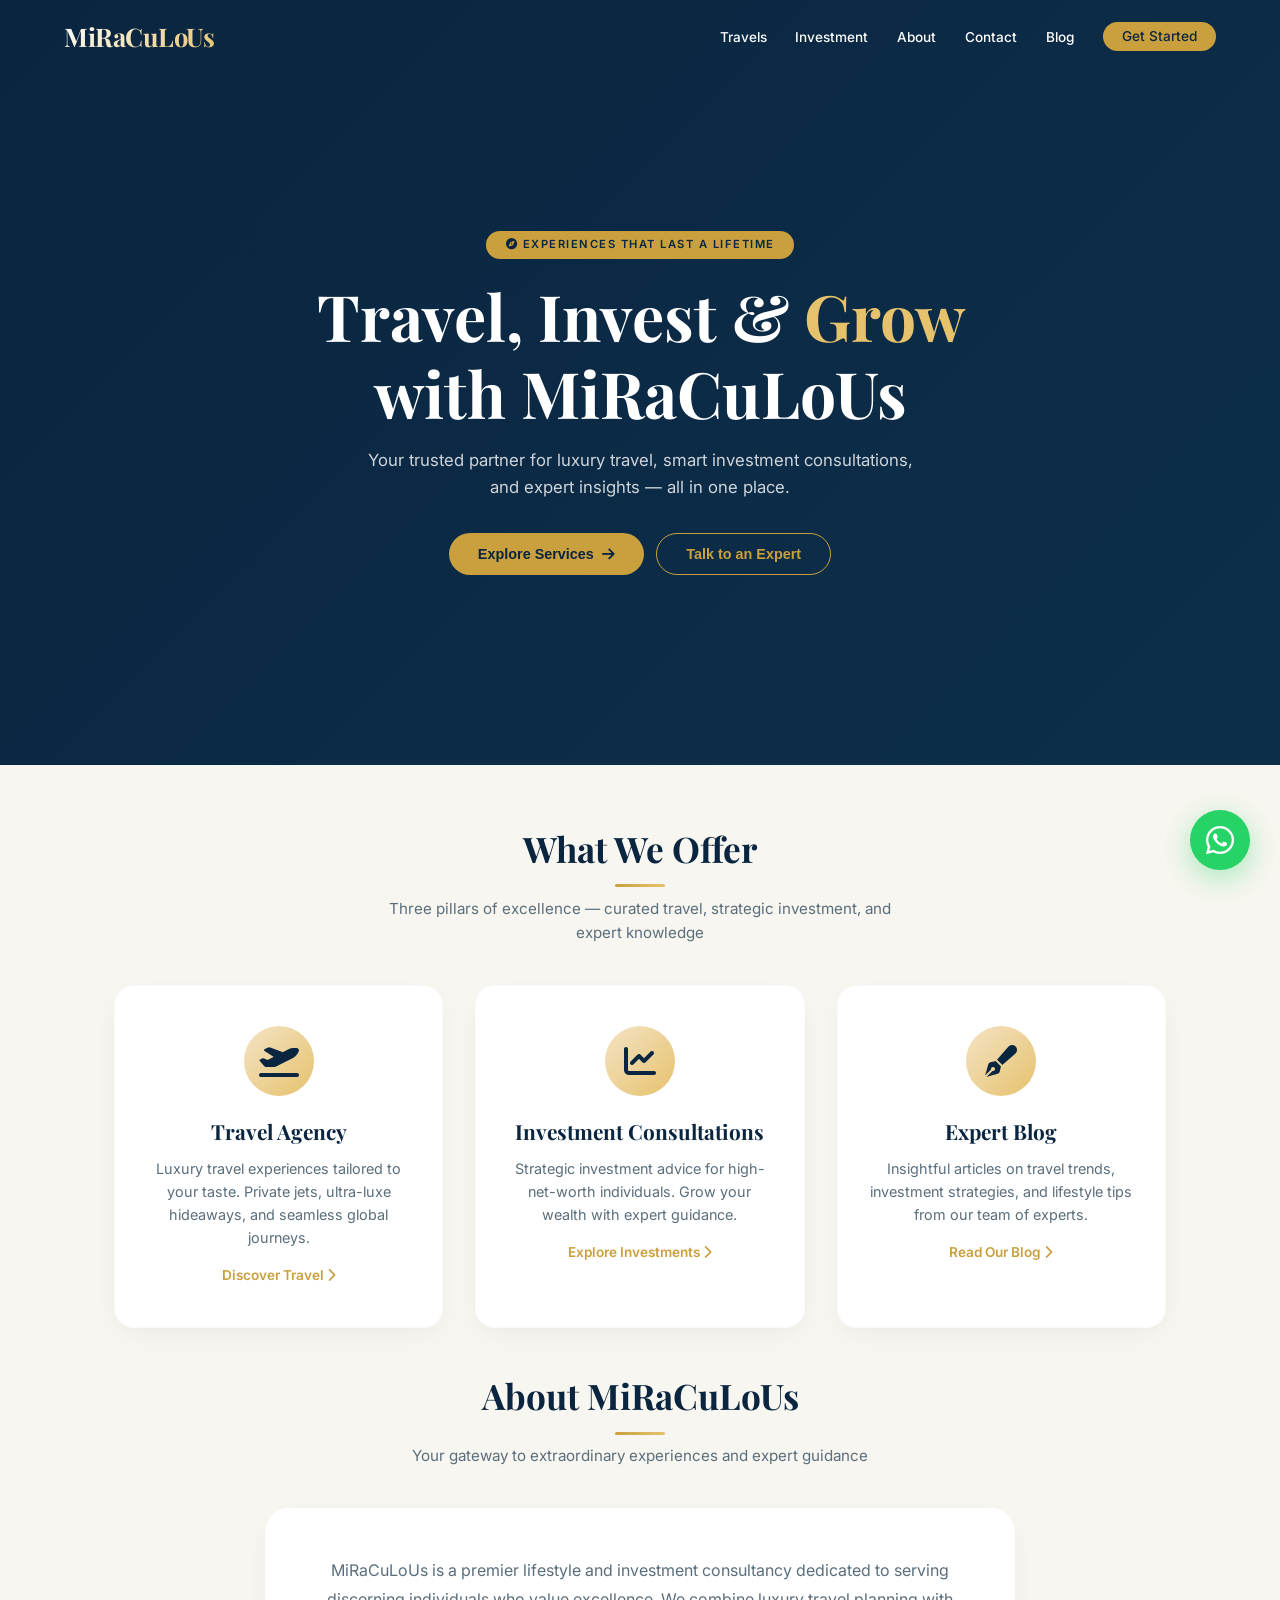
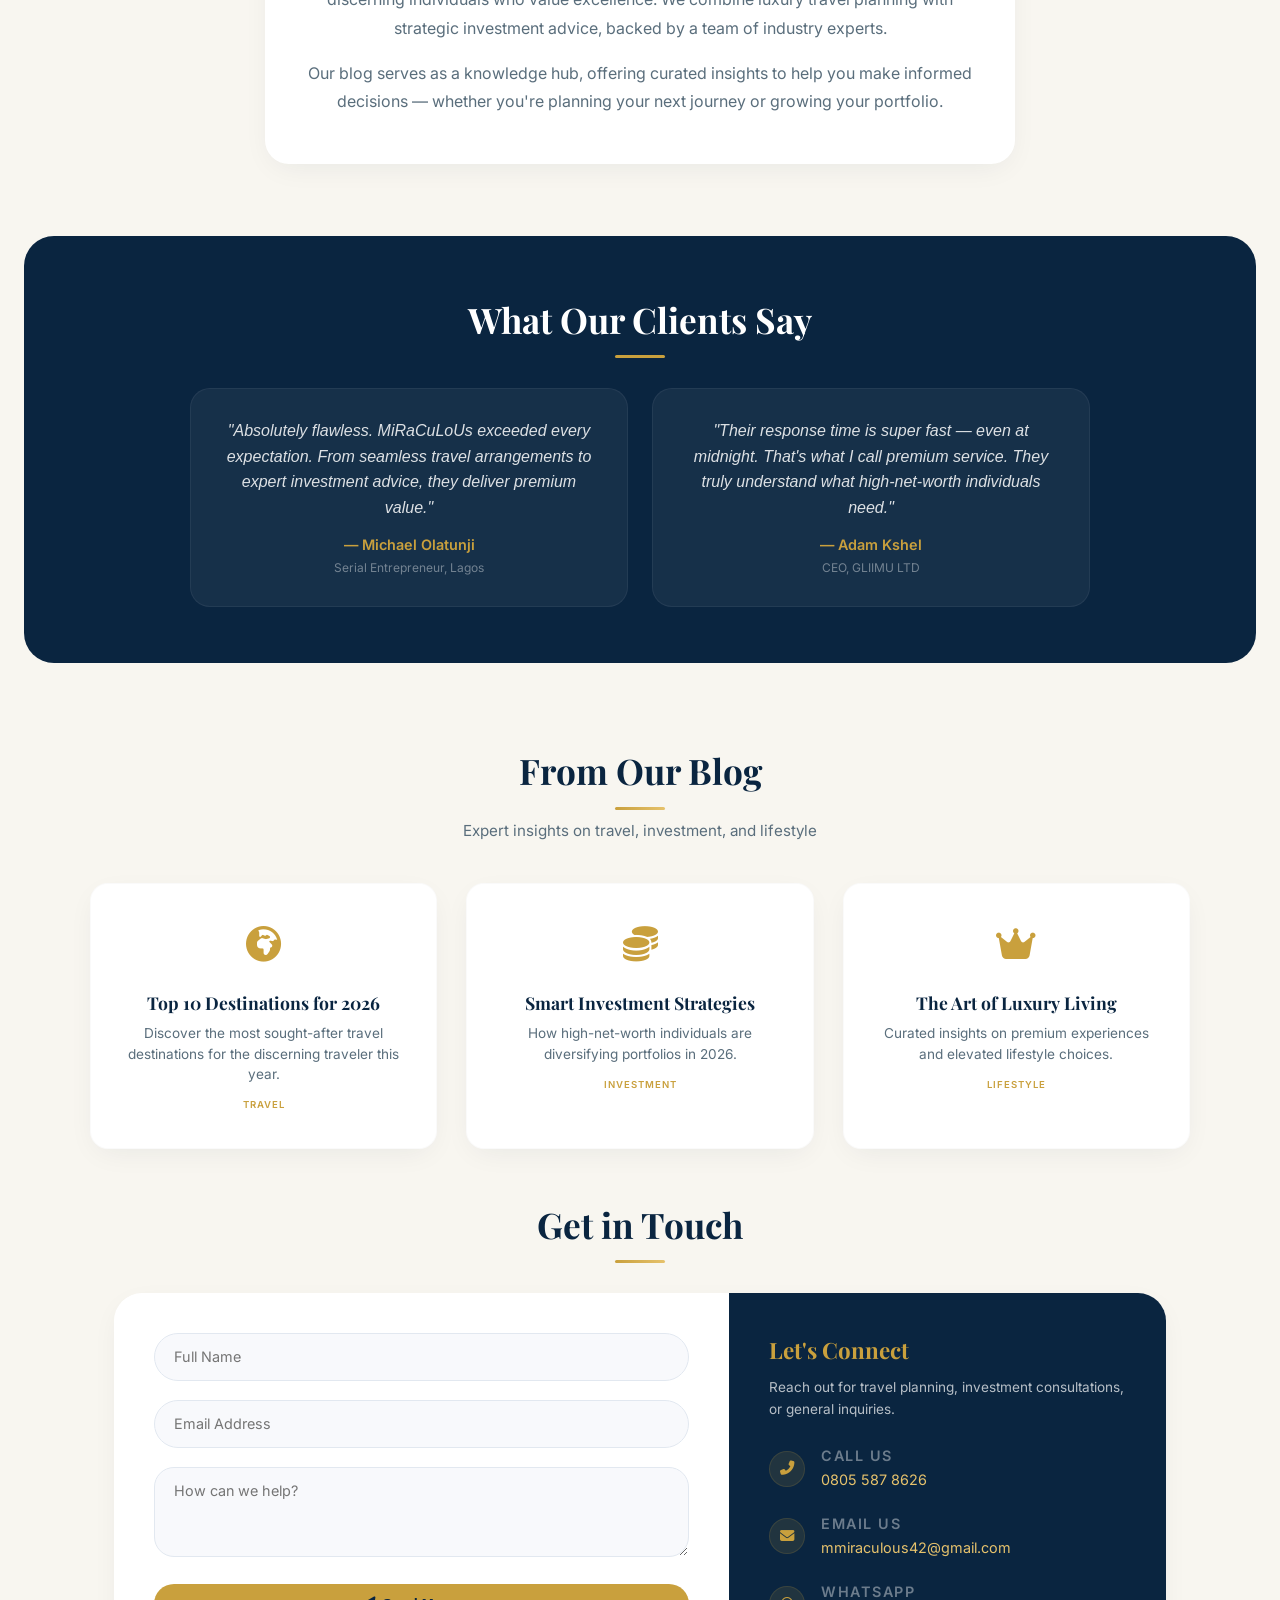
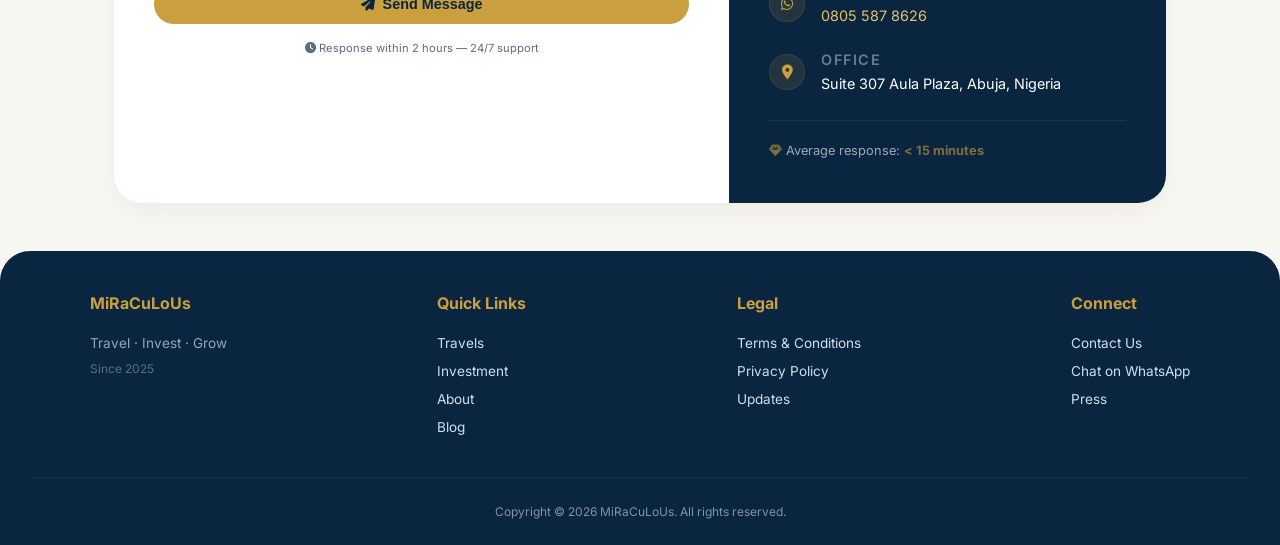
==== commit 45207673: "Update index.html" ====
--- a/index.html
+++ b/index.html
@@ -3,7 +3,7 @@
 <head>
     <meta charset="UTF-8">
     <meta name="viewport" content="width=device-width, initial-scale=1.0, viewport-fit=cover">
-    <title>MiRaCuLoUs | Travel, Investment &amp; Insights</title>
+    <title>MiRaCuLoUs | Travel · Invest · Grow</title>
     
     <!-- Google Fonts -->
     <link href="https://fonts.googleapis.com/css2?family=Inter:opsz,wght@14..32,300;14..32,400;14..32,500;14..32,600;14..32,700&family=Playfair+Display:ital,wght@0,400;0,500;0,600;0,700;1,400&display=swap" rel="stylesheet">
@@ -16,17 +16,14 @@
         :root {
             --deep-blue: #0a2540;
             --royal-blue: #1c3e6c;
-            --bright-blue: #2b5b8b;
             --gold: #c9a03d;
             --gold-light: #e6c26c;
             --gold-soft: #f4e3c6;
             --white: #ffffff;
-            --off-white: #fefcf5;
+            --off-white: #f8f6f0;
             --gray-text: #5a6e7c;
-            --card-shadow: 0 20px 40px -12px rgba(10, 37, 64, 0.12);
-            --hover-shadow: 0 30px 55px -12px rgba(10, 37, 64, 0.2);
-            --gold-shadow: 0 15px 30px -8px rgba(201, 160, 61, 0.25);
-            --transition-smooth: cubic-bezier(0.2, 0.9, 0.4, 1.1);
+            --card-shadow: 0 8px 30px -8px rgba(10, 37, 64, 0.08);
+            --hover-shadow: 0 20px 45px -12px rgba(10, 37, 64, 0.15);
         }
 
         * { margin: 0; padding: 0; box-sizing: border-box; }
@@ -38,15 +35,10 @@
             background-color: var(--off-white);
             color: var(--deep-blue);
             overflow-x: hidden;
+            line-height: 1.6;
         }
 
         h1, h2, h3, .logo { font-family: 'Playfair Display', serif; font-weight: 700; }
-
-        /* --- Custom Scrollbar --- */
-        ::-webkit-scrollbar { width: 8px; }
-        ::-webkit-scrollbar-track { background: #e2e8f0; border-radius: 4px; }
-        ::-webkit-scrollbar-thumb { background: var(--gold); border-radius: 4px; }
-        ::-webkit-scrollbar-thumb:hover { background: #b3862f; }
 
         /* --- PRELOADER --- */
         #preloader {
@@ -85,25 +77,25 @@
             display: flex;
             justify-content: space-between;
             align-items: center;
-            padding: 1.2rem 5%;
+            padding: 1rem 5%;
             z-index: 1000;
-            transition: all 0.3s var(--transition-smooth);
+            transition: all 0.3s cubic-bezier(0.2, 0.9, 0.4, 1.1);
             background: transparent;
         }
         .navbar.scrolled {
             background: rgba(10, 37, 64, 0.96);
             backdrop-filter: blur(12px);
-            padding: 0.8rem 5%;
-            box-shadow: 0 4px 20px rgba(0,0,0,0.1);
+            padding: 0.7rem 5%;
+            box-shadow: 0 4px 20px rgba(0,0,0,0.08);
         }
         .logo {
-            font-size: 1.8rem;
+            font-size: 1.6rem;
             font-weight: 700;
             background: linear-gradient(135deg, #fff, var(--gold-light));
             -webkit-background-clip: text;
             background-clip: text;
             color: transparent;
-            letter-spacing: -0.3px;
+            letter-spacing: -0.5px;
         }
         .nav-links {
             display: flex;
@@ -116,13 +108,13 @@
             font-weight: 500;
             color: white;
             transition: 0.25s;
-            font-size: 0.9rem;
+            font-size: 0.85rem;
             position: relative;
         }
         .nav-links li a::after {
             content: '';
             position: absolute;
-            bottom: -6px;
+            bottom: -4px;
             left: 0;
             width: 0;
             height: 2px;
@@ -133,103 +125,104 @@
         .nav-links li a:hover { color: var(--gold); }
         .btn-nav {
             background: var(--gold);
-            padding: 0.5rem 1.5rem;
+            padding: 0.4rem 1.2rem;
             border-radius: 40px;
             color: var(--deep-blue) !important;
-            font-weight: 700;
+            font-weight: 600;
+            font-size: 0.85rem !important;
         }
         .btn-nav:hover { background: #b3862f; transform: translateY(-2px); }
         .btn-nav::after { display: none; }
-        .menu-icon { display: none; font-size: 1.8rem; color: white; cursor: pointer; }
-
-        /* Progress Bar */
-        .progress-container {
-            position: fixed;
-            top: 80px;
-            left: 0;
-            width: 100%;
-            height: 3px;
-            background: transparent;
-            z-index: 1001;
-        }
-        .progress-bar {
-            height: 3px;
-            background: linear-gradient(90deg, var(--gold), var(--gold-light));
-            width: 0%;
-            transition: width 0.1s;
-        }
-
-        /* --- HERO SECTION --- */
+        .menu-icon { display: none; font-size: 1.6rem; color: white; cursor: pointer; }
+
+        /* --- HERO SECTION (Simplified) --- */
         .hero {
             position: relative;
-            height: 100vh;
-            min-height: 700px;
+            min-height: 85vh;
             display: flex;
             flex-direction: column;
             align-items: center;
             justify-content: center;
             text-align: center;
-            background: url('https://images.pexels.com/photos/2166559/pexels-photo-2166559.jpeg?auto=compress&cs=tinysrgb&w=1600') no-repeat center center/cover;
-            background-attachment: fixed;
-        }
-        .hero::before {
-            content: '';
-            position: absolute;
-            inset: 0;
-            background: linear-gradient(135deg, rgba(10, 37, 64, 0.75), rgba(0, 0, 0, 0.5));
+            padding: 120px 2rem 80px;
+            background: linear-gradient(135deg, var(--deep-blue) 0%, #0d2f4a 100%);
         }
         .hero-content {
-            position: relative;
-            z-index: 2;
-            max-width: 850px;
-            padding: 0 1.5rem;
+            max-width: 750px;
             animation: fadeUpHero 1s ease-out forwards;
             opacity: 0;
         }
         @keyframes fadeUpHero {
-            from { opacity: 0; transform: translateY(40px); }
+            from { opacity: 0; transform: translateY(30px); }
             to { opacity: 1; transform: translateY(0); }
         }
         .hero-badge {
-            background: rgba(201, 160, 61, 0.9);
             display: inline-block;
-            padding: 0.4rem 1.2rem;
+            padding: 0.3rem 1.2rem;
             border-radius: 40px;
-            font-size: 0.8rem;
-            font-weight: 700;
+            font-size: 0.7rem;
+            font-weight: 600;
             color: var(--deep-blue);
-            margin-bottom: 1.5rem;
-            letter-spacing: 2px;
+            background: var(--gold);
+            letter-spacing: 1.5px;
+            text-transform: uppercase;
+            margin-bottom: 1.2rem;
         }
         .hero h1 {
-            font-size: 3rem;
+            font-size: 2.8rem;
             line-height: 1.2;
             color: white;
-            text-shadow: 0 2px 15px rgba(0,0,0,0.3);
-            margin-bottom: 1.2rem;
-        }
-        .hero h1 span { color: var(--gold-light); border-bottom: 2px solid var(--gold); }
+            margin-bottom: 1rem;
+        }
+        .hero h1 span { color: var(--gold-light); }
         .hero p {
-            font-size: 1.1rem;
-            color: rgba(255,255,255,0.9);
+            font-size: 1.05rem;
+            color: rgba(255,255,255,0.8);
             margin-bottom: 2rem;
-            max-width: 650px;
+            max-width: 550px;
             margin-left: auto;
             margin-right: auto;
         }
         .hero-buttons {
             display: flex;
-            gap: 1rem;
+            gap: 0.8rem;
             justify-content: center;
             flex-wrap: wrap;
         }
 
-        /* --- Container & Sections --- */
-        .container { max-width: 1280px; margin: 0 auto; padding: 0 2rem; }
-        section { padding: 5rem 0; }
-        .section-header { text-align: center; margin-bottom: 3rem; }
+        /* --- Buttons --- */
+        .btn-gold {
+            background: var(--gold);
+            color: var(--deep-blue);
+            border: none;
+            padding: 0.75rem 1.8rem;
+            font-weight: 600;
+            border-radius: 50px;
+            font-size: 0.9rem;
+            cursor: pointer;
+            transition: all 0.25s ease;
+            display: inline-flex;
+            align-items: center;
+            gap: 8px;
+        }
+        .btn-gold:hover { background: #b3862f; transform: translateY(-2px); box-shadow: 0 8px 20px rgba(201,160,61,0.3); }
+        .btn-outline-gold {
+            background: transparent;
+            border: 1.5px solid var(--gold);
+            color: var(--gold);
+        }
+        .btn-outline-gold:hover {
+            background: var(--gold);
+            color: var(--deep-blue);
+            transform: translateY(-2px);
+        }
+
+        /* --- Container --- */
+        .container { max-width: 1100px; margin: 0 auto; padding: 0 1.5rem; }
+        section { padding: 4rem 0; }
+        .section-header { text-align: center; margin-bottom: 2.5rem; }
         .section-header h2 {
-            font-size: 2.5rem;
+            font-size: 2.2rem;
             color: var(--deep-blue);
             position: relative;
             display: inline-block;
@@ -237,352 +230,338 @@
         .section-header h2:after {
             content: '';
             position: absolute;
-            bottom: -12px;
+            bottom: -10px;
             left: 50%;
             transform: translateX(-50%);
-            width: 70px;
+            width: 50px;
             height: 3px;
             background: linear-gradient(90deg, var(--gold), var(--gold-light));
             border-radius: 3px;
         }
         .section-subtitle {
             color: var(--gray-text);
-            max-width: 600px;
-            margin: 1.5rem auto 0;
-            font-size: 1rem;
-        }
-
-        /* --- SERVICES CARDS (Travel, Investment, Blog) --- */
+            max-width: 550px;
+            margin: 1.2rem auto 0;
+            font-size: 0.95rem;
+        }
+
+        /* --- SERVICES (Icon-based) --- */
         .services-grid {
             display: grid;
             grid-template-columns: repeat(3, 1fr);
             gap: 2rem;
-            margin-top: 1.5rem;
         }
         .service-card {
             background: var(--white);
-            border-radius: 24px;
-            overflow: hidden;
+            border-radius: 20px;
+            padding: 2.5rem 2rem;
+            text-align: center;
             box-shadow: var(--card-shadow);
-            transition: all 0.4s ease;
-            cursor: pointer;
-            border: 1px solid rgba(0,0,0,0.03);
+            transition: all 0.3s ease;
+            border: 1px solid rgba(0,0,0,0.02);
         }
         .service-card:hover {
-            transform: translateY(-8px);
+            transform: translateY(-6px);
             box-shadow: var(--hover-shadow);
         }
-        .service-image {
-            height: 220px;
-            background-size: cover;
-            background-position: center;
-            position: relative;
-        }
-        .service-icon-overlay {
-            position: absolute;
-            bottom: -25px;
-            right: 25px;
-            width: 50px;
-            height: 50px;
+        .service-icon {
+            width: 70px;
+            height: 70px;
+            margin: 0 auto 1.2rem;
+            background: linear-gradient(135deg, var(--gold-soft), var(--gold-light));
+            border-radius: 50%;
+            display: flex;
+            align-items: center;
+            justify-content: center;
+            font-size: 2rem;
+            color: var(--deep-blue);
+            transition: 0.3s;
+        }
+        .service-card:hover .service-icon {
             background: var(--gold);
-            border-radius: 50%;
-            display: flex;
-            align-items: center;
-            justify-content: center;
-            color: var(--deep-blue);
-            font-size: 1.4rem;
-            box-shadow: 0 8px 20px rgba(201, 160, 61, 0.3);
-        }
-        .service-content { padding: 2rem 1.8rem 1.8rem; }
-        .service-content h3 {
-            font-size: 1.5rem;
+            transform: scale(1.05);
+        }
+        .service-card h3 {
+            font-size: 1.3rem;
             margin-bottom: 0.5rem;
             color: var(--deep-blue);
         }
-        .service-content p {
+        .service-card p {
             color: var(--gray-text);
             font-size: 0.9rem;
             line-height: 1.6;
         }
         .service-link {
             display: inline-block;
-            margin-top: 1.2rem;
+            margin-top: 1rem;
             font-weight: 600;
+            font-size: 0.85rem;
             color: var(--gold);
             text-decoration: none;
             transition: 0.2s;
         }
         .service-link i { transition: 0.2s; }
-        .service-link:hover i { transform: translateX(5px); }
-
-        /* --- TESTIMONIALS (Simplified, no stars) --- */
+        .service-link:hover i { transform: translateX(4px); }
+
+        /* --- ABOUT (Simple) --- */
+        .about-wrapper {
+            max-width: 750px;
+            margin: 0 auto;
+            text-align: center;
+            background: var(--white);
+            border-radius: 24px;
+            padding: 3rem 2.5rem;
+            box-shadow: var(--card-shadow);
+        }
+        .about-wrapper p {
+            color: var(--gray-text);
+            font-size: 1rem;
+            line-height: 1.8;
+            margin-bottom: 1rem;
+        }
+        .about-wrapper p:last-child { margin-bottom: 0; }
+
+        /* --- TESTIMONIALS (Simplified) --- */
         .testimonials-section {
             background: var(--deep-blue);
-            border-radius: 40px;
-            margin: 3rem 1.5rem;
-            padding: 4rem 2rem;
-            color: var(--white);
-        }
-        .testimonials-section .section-header h2 {
-            color: var(--white);
-        }
-        .testimonials-section .section-header h2:after {
-            background: var(--gold);
-        }
+            border-radius: 30px;
+            margin: 2rem 1.5rem;
+            padding: 3.5rem 2rem;
+        }
+        .testimonials-section .section-header h2 { color: var(--white); }
+        .testimonials-section .section-header h2:after { background: var(--gold); }
         .testimonial-grid {
             display: grid;
             grid-template-columns: repeat(2, 1fr);
-            gap: 2rem;
-            max-width: 1000px;
+            gap: 1.5rem;
+            max-width: 900px;
             margin: 0 auto;
         }
         .testimonial-card {
-            background: rgba(255,255,255,0.06);
-            backdrop-filter: blur(4px);
-            padding: 2rem;
-            border-radius: 24px;
+            background: rgba(255,255,255,0.05);
+            padding: 1.8rem;
+            border-radius: 20px;
             text-align: center;
             border: 1px solid rgba(255,255,255,0.06);
             transition: 0.3s;
         }
-        .testimonial-card:hover {
-            background: rgba(255,255,255,0.1);
-            transform: translateY(-4px);
-        }
+        .testimonial-card:hover { background: rgba(255,255,255,0.08); }
         .testimonial-text {
-            font-size: 1.1rem;
+            font-size: 1rem;
             font-style: italic;
-            margin-bottom: 1rem;
+            color: rgba(255,255,255,0.85);
             line-height: 1.6;
-            color: rgba(255,255,255,0.9);
+            margin-bottom: 0.8rem;
         }
         .testimonial-author {
-            font-weight: 700;
+            font-weight: 600;
             color: var(--gold);
-            font-size: 0.95rem;
+            font-size: 0.9rem;
         }
         .testimonial-title {
-            font-size: 0.8rem;
-            color: rgba(255,255,255,0.5);
+            font-size: 0.75rem;
+            color: rgba(255,255,255,0.4);
             margin-top: 2px;
         }
 
-        /* --- BLOG PREVIEW --- */
+        /* --- BLOG (Icon + Text) --- */
         .blog-grid {
             display: grid;
             grid-template-columns: repeat(3, 1fr);
-            gap: 2rem;
+            gap: 1.8rem;
         }
         .blog-card {
             background: var(--white);
-            border-radius: 20px;
-            overflow: hidden;
-            transition: all 0.4s ease;
-            box-shadow: 0 5px 15px rgba(0,0,0,0.05);
+            border-radius: 18px;
+            padding: 2rem 1.8rem;
+            text-align: center;
+            box-shadow: var(--card-shadow);
+            transition: all 0.3s ease;
             cursor: pointer;
+            border: 1px solid rgba(0,0,0,0.02);
         }
         .blog-card:hover {
-            transform: translateY(-6px);
+            transform: translateY(-5px);
             box-shadow: var(--hover-shadow);
         }
-        .blog-image {
-            height: 200px;
-            background-size: cover;
-            background-position: center;
-            position: relative;
+        .blog-icon {
+            font-size: 2.2rem;
+            color: var(--gold);
+            margin-bottom: 1rem;
+            display: block;
+        }
+        .blog-card h4 {
+            font-size: 1.1rem;
+            margin-bottom: 0.4rem;
+            font-family: 'Playfair Display', serif;
+        }
+        .blog-card p {
+            font-size: 0.85rem;
+            color: var(--gray-text);
+            line-height: 1.5;
         }
         .blog-tag {
-            position: absolute;
-            top: 15px;
-            left: 15px;
-            background: var(--gold);
-            padding: 4px 14px;
-            border-radius: 40px;
-            font-size: 0.65rem;
-            font-weight: 700;
-            color: var(--deep-blue);
-            text-transform: uppercase;
-            letter-spacing: 0.5px;
-        }
-        .blog-content { padding: 1.5rem; }
-        .blog-date {
-            font-size: 0.75rem;
-            color: var(--gold);
+            display: inline-block;
+            font-size: 0.6rem;
             font-weight: 600;
             text-transform: uppercase;
             letter-spacing: 1px;
-            margin-bottom: 0.5rem;
-            display: block;
-        }
-        .blog-content h4 {
-            font-size: 1.1rem;
+            color: var(--gold);
+            margin-top: 0.8rem;
+        }
+
+        /* --- CONTACT (Simpler, cleaner) --- */
+        .contact-wrapper {
+            background: var(--white);
+            border-radius: 28px;
+            overflow: hidden;
+            box-shadow: var(--card-shadow);
+            display: flex;
+            flex-direction: row;
+        }
+        .contact-form-side { padding: 2.5rem; flex: 1.5; }
+        .contact-info-side {
+            background: var(--deep-blue);
+            color: var(--white);
+            padding: 2.5rem;
+            flex: 1;
+        }
+        .contact-info-side h3 {
+            font-size: 1.4rem;
+            color: var(--gold);
             margin-bottom: 0.5rem;
             font-family: 'Playfair Display', serif;
         }
-        .blog-content p {
-            font-size: 0.85rem;
-            color: var(--gray-text);
-            line-height: 1.5;
-        }
-
-        /* --- CONTACT SECTION --- */
-        .contact-wrapper {
-            background: var(--white);
-            border-radius: 32px;
-            overflow: hidden;
-            box-shadow: var(--card-shadow);
-            display: flex;
-            flex-direction: row;
-        }
-        .contact-form-side { padding: 3rem; flex: 1.5; }
-        .contact-info-side {
-            background: linear-gradient(145deg, var(--deep-blue) 0%, #0d2f4a 100%);
-            color: var(--white);
-            padding: 3rem;
-            flex: 1;
-            position: relative;
-            overflow: hidden;
-        }
-        .contact-info-side::before {
-            content: '';
-            position: absolute;
-            top: 0;
-            left: 0;
-            width: 4px;
-            height: 100%;
-            background: linear-gradient(180deg, var(--gold), var(--gold-light));
-        }
-        .contact-header {
-            margin-bottom: 2rem;
-            padding-bottom: 1rem;
-            border-bottom: 1px solid rgba(255,255,255,0.15);
-        }
-        .contact-header h3 {
-            font-size: 1.6rem;
-            color: var(--gold);
-            font-family: 'Playfair Display', serif;
-            margin-bottom: 0.5rem;
-        }
-        .contact-header p {
+        .contact-info-side > p {
             font-size: 0.85rem;
             opacity: 0.7;
-            line-height: 1.4;
-        }
-        .contact-details {
-            display: flex;
-            flex-direction: column;
-            gap: 1.8rem;
-            margin: 2rem 0;
+            margin-bottom: 1.5rem;
         }
         .contact-item {
             display: flex;
             align-items: center;
-            gap: 1.2rem;
-            transition: transform 0.2s ease;
-        }
-        .contact-item:hover { transform: translateX(5px); }
-        .contact-icon {
-            width: 52px;
-            height: 52px;
-            background: rgba(201, 160, 61, 0.12);
+            gap: 1rem;
+            margin-bottom: 1.2rem;
+        }
+        .contact-item i {
+            width: 36px;
+            height: 36px;
+            background: rgba(201,160,61,0.12);
             border-radius: 50%;
             display: flex;
             align-items: center;
             justify-content: center;
-            transition: all 0.3s;
-            border: 1px solid rgba(201, 160, 61, 0.3);
-        }
-        .contact-item:hover .contact-icon {
-            background: var(--gold);
-            border-color: var(--gold);
-        }
-        .contact-item:hover .contact-icon i { color: var(--deep-blue); }
-        .contact-icon i {
-            font-size: 1.3rem;
             color: var(--gold);
-            transition: color 0.3s;
-        }
-        .contact-text { flex: 1; }
+            font-size: 0.9rem;
+            border: 1px solid rgba(201,160,61,0.15);
+        }
+        .contact-item span {
+            font-size: 0.9rem;
+        }
+        .contact-item a {
+            color: var(--gold-light);
+            text-decoration: none;
+            transition: 0.2s;
+        }
+        .contact-item a:hover { color: var(--gold); text-decoration: underline; }
         .contact-label {
-            font-size: 0.7rem;
+            font-size: 0.65rem;
             text-transform: uppercase;
-            letter-spacing: 2px;
+            letter-spacing: 1.5px;
             font-weight: 600;
-            color: rgba(255,255,255,0.5);
-            margin-bottom: 0.2rem;
+            color: rgba(255,255,255,0.4);
             display: block;
         }
-        .contact-value {
-            font-size: 1rem;
-            font-weight: 500;
-            color: white;
-            text-decoration: none;
-            display: inline-block;
-        }
-        .contact-value a {
-            color: white;
-            text-decoration: none;
-            transition: color 0.2s;
-        }
-        .contact-value a:hover { color: var(--gold); }
-        .contact-value.highlight {
-            font-size: 1.1rem;
-            font-weight: 600;
-            letter-spacing: 0.3px;
-        }
-        .contact-value.highlight a { color: var(--gold-light); }
-        .contact-value.highlight a:hover { color: var(--gold); text-decoration: underline; }
-        .response-badge {
-            background: rgba(201, 160, 61, 0.12);
-            border-radius: 30px;
-            padding: 0.8rem 1.2rem;
-            margin-top: 2rem;
-            text-align: center;
-            border: 1px solid rgba(201, 160, 61, 0.25);
-        }
-        .response-badge i { color: var(--gold); margin-right: 0.5rem; }
-        .response-badge span { font-size: 0.8rem; font-weight: 500; }
-
-        /* Form */
-        .form-group { margin-bottom: 1.5rem; }
+
+        .form-group { margin-bottom: 1.2rem; }
         .form-input {
             width: 100%;
-            padding: 1rem 1.2rem;
+            padding: 0.9rem 1.2rem;
             border-radius: 50px;
             border: 1px solid #e2e8f0;
             font-family: 'Inter', sans-serif;
             transition: 0.2s;
             background: #f8f9fc;
+            font-size: 0.9rem;
         }
         .form-input:focus {
             outline: none;
             border-color: var(--gold);
-            box-shadow: 0 0 0 3px rgba(201,160,61,0.1);
-        }
-        .btn-gold {
-            background: var(--gold);
-            color: var(--deep-blue);
-            border: none;
-            padding: 0.9rem 2.2rem;
-            font-weight: 700;
-            border-radius: 50px;
-            font-size: 1rem;
+            box-shadow: 0 0 0 3px rgba(201,160,61,0.08);
+        }
+
+        /* --- FOOTER --- */
+        footer {
+            background: var(--deep-blue);
+            margin-top: 3rem;
+            padding: 2.5rem 2rem 1.5rem;
+            border-radius: 30px 30px 0 0;
+            color: #cfdfed;
+        }
+        .footer-grid {
+            display: flex;
+            justify-content: space-between;
+            gap: 2rem;
+            max-width: 1100px;
+            margin: 0 auto;
+            flex-wrap: wrap;
+        }
+        .footer-col h4 { color: var(--gold); margin-bottom: 1rem; font-size: 1rem; }
+        .footer-col a { color: #cfdfed; text-decoration: none; display: block; margin: 0.4rem 0; transition: 0.2s; font-size: 0.85rem; }
+        .footer-col a:hover { color: var(--gold); transform: translateX(3px); }
+        .copyright { text-align: center; border-top: 1px solid rgba(201,160,61,0.15); margin-top: 2rem; padding-top: 1.5rem; font-size: 0.75rem; opacity: 0.6; }
+
+        /* --- FLOATING WHATSAPP BUTTON --- */
+        .whatsapp-float {
+            position: fixed;
+            bottom: 30px;
+            right: 30px;
+            width: 60px;
+            height: 60px;
+            background: #25D366;
+            border-radius: 50%;
+            display: flex;
+            align-items: center;
+            justify-content: center;
+            color: white;
+            font-size: 2rem;
+            box-shadow: 0 8px 30px rgba(37, 211, 102, 0.4);
             cursor: pointer;
-            transition: all 0.25s ease;
-            display: inline-flex;
-            align-items: center;
-            gap: 10px;
-        }
-        .btn-gold:hover { background: #e2b13b; transform: translateY(-3px); box-shadow: var(--gold-shadow); }
-        .btn-outline-gold {
-            background: transparent;
-            border: 1.5px solid var(--gold);
+            transition: all 0.3s;
+            z-index: 999;
+            text-decoration: none;
+            animation: pulse 2s infinite;
+        }
+        @keyframes pulse {
+            0% { box-shadow: 0 0 0 0 rgba(37, 211, 102, 0.5); }
+            70% { box-shadow: 0 0 0 18px rgba(37, 211, 102, 0); }
+            100% { box-shadow: 0 0 0 0 rgba(37, 211, 102, 0); }
+        }
+        .whatsapp-float:hover { transform: scale(1.1); box-shadow: 0 12px 40px rgba(37, 211, 102, 0.5); }
+
+        /* --- Back to Top --- */
+        .back-to-top {
+            position: fixed;
+            bottom: 30px;
+            left: 30px;
+            width: 44px;
+            height: 44px;
+            background: var(--deep-blue);
+            border-radius: 50%;
+            display: flex;
+            align-items: center;
+            justify-content: center;
             color: var(--gold);
-        }
-        .btn-outline-gold:hover {
-            background: var(--gold);
-            color: var(--deep-blue);
-        }
+            font-size: 1.1rem;
+            cursor: pointer;
+            opacity: 0;
+            visibility: hidden;
+            transition: all 0.3s;
+            z-index: 999;
+            box-shadow: 0 4px 15px rgba(0,0,0,0.15);
+        }
+        .back-to-top.show { opacity: 1; visibility: visible; }
+        .back-to-top:hover { background: var(--gold); color: var(--deep-blue); transform: translateY(-3px); }
 
         /* --- "COMING SOON" MODAL --- */
         .modal-overlay {
@@ -595,150 +574,68 @@
             align-items: center;
             justify-content: center;
             padding: 2rem;
-            animation: fadeInModal 0.4s ease;
         }
         .modal-overlay.active { display: flex; }
-        @keyframes fadeInModal {
-            from { opacity: 0; transform: scale(0.95); }
-            to { opacity: 1; transform: scale(1); }
-        }
         .modal-content {
             background: var(--white);
-            border-radius: 40px;
-            padding: 3.5rem 3rem;
-            max-width: 500px;
+            border-radius: 32px;
+            padding: 3rem 2.5rem;
+            max-width: 450px;
             width: 100%;
             text-align: center;
             position: relative;
             box-shadow: 0 40px 60px rgba(0,0,0,0.3);
+            animation: fadeInModal 0.4s ease;
+        }
+        @keyframes fadeInModal {
+            from { opacity: 0; transform: scale(0.95); }
+            to { opacity: 1; transform: scale(1); }
         }
         .modal-icon {
-            font-size: 4rem;
+            font-size: 3.5rem;
             color: var(--gold);
-            margin-bottom: 1.5rem;
+            margin-bottom: 1.2rem;
             display: block;
-            animation: bounce 1.5s infinite;
-        }
-        @keyframes bounce {
-            0%, 100% { transform: translateY(0); }
-            50% { transform: translateY(-10px); }
         }
         .modal-content h2 {
-            font-size: 2.2rem;
+            font-size: 2rem;
             color: var(--deep-blue);
             margin-bottom: 0.5rem;
         }
         .modal-content h2 span { color: var(--gold); }
         .modal-content p {
             color: var(--gray-text);
-            font-size: 1rem;
-            margin-bottom: 2rem;
+            font-size: 0.95rem;
+            margin-bottom: 1.8rem;
             line-height: 1.6;
         }
         .modal-close-btn {
             background: var(--gold);
             border: none;
-            padding: 0.8rem 2.5rem;
+            padding: 0.7rem 2.2rem;
             border-radius: 50px;
-            font-weight: 700;
-            font-size: 0.95rem;
+            font-weight: 600;
+            font-size: 0.9rem;
             color: var(--deep-blue);
             cursor: pointer;
             transition: 0.3s;
         }
         .modal-close-btn:hover { background: #b3862f; transform: scale(1.02); }
-        .modal-sparkle {
-            position: absolute;
-            font-size: 1.2rem;
-            color: var(--gold);
-            opacity: 0.3;
-        }
-        .modal-sparkle:nth-child(1) { top: 20px; right: 30px; }
-        .modal-sparkle:nth-child(2) { bottom: 20px; left: 30px; }
-        .modal-sparkle:nth-child(3) { top: 50%; right: 15px; }
-
-        /* --- Footer --- */
-        footer {
-            background: var(--deep-blue);
-            margin-top: 3rem;
-            padding: 3rem 2rem 2rem;
-            border-radius: 40px 40px 0 0;
-            color: #cfdfed;
-        }
-        .footer-grid {
-            display: flex;
-            justify-content: space-between;
-            gap: 2rem;
-            max-width: 1280px;
-            margin: 0 auto;
-            flex-wrap: wrap;
-        }
-        .footer-col h4 { color: var(--gold); margin-bottom: 1.2rem; font-size: 1.1rem; }
-        .footer-col a { color: #cfdfed; text-decoration: none; display: block; margin: 0.6rem 0; transition: 0.2s; }
-        .footer-col a:hover { color: var(--gold); transform: translateX(3px); }
-        .copyright { text-align: center; border-top: 1px solid rgba(201,160,61,0.2); margin-top: 2.5rem; padding-top: 1.8rem; font-size: 0.8rem; }
-
-        /* --- Floating Elements --- */
-        .chat-bubble {
-            position: fixed;
-            bottom: 30px;
-            right: 30px;
-            width: 60px;
-            height: 60px;
-            background: var(--gold);
-            border-radius: 50%;
-            display: flex;
-            align-items: center;
-            justify-content: center;
-            color: var(--deep-blue);
-            font-size: 1.6rem;
-            box-shadow: 0 8px 25px rgba(201, 160, 61, 0.4);
-            cursor: pointer;
-            transition: all 0.3s;
-            z-index: 999;
-            animation: pulse 2s infinite;
-        }
-        @keyframes pulse {
-            0% { box-shadow: 0 0 0 0 rgba(201, 160, 61, 0.5); }
-            70% { box-shadow: 0 0 0 15px rgba(201, 160, 61, 0); }
-            100% { box-shadow: 0 0 0 0 rgba(201, 160, 61, 0); }
-        }
-        .chat-bubble:hover { transform: scale(1.1); background: #b3862f; }
-
-        .back-to-top {
-            position: fixed;
-            bottom: 30px;
-            left: 30px;
-            width: 50px;
-            height: 50px;
-            background: var(--deep-blue);
-            border-radius: 50%;
-            display: flex;
-            align-items: center;
-            justify-content: center;
-            color: var(--gold);
-            font-size: 1.3rem;
-            cursor: pointer;
-            opacity: 0;
-            visibility: hidden;
-            transition: all 0.3s;
-            z-index: 999;
-        }
-        .back-to-top.show { opacity: 1; visibility: visible; }
-        .back-to-top:hover { background: var(--gold); color: var(--deep-blue); transform: translateY(-3px); }
 
         .toast-msg {
-            position: fixed; bottom: 30px; left: 50%;
+            position: fixed; bottom: 100px; left: 50%;
             transform: translateX(-50%) translateY(20px);
             background: var(--deep-blue); color: var(--gold);
-            padding: 1rem 2rem; border-radius: 60px;
-            font-weight: 600; z-index: 2000;
+            padding: 0.8rem 1.8rem; border-radius: 50px;
+            font-weight: 500; z-index: 2000;
             opacity: 0; transition: all 0.3s;
+            font-size: 0.9rem;
             white-space: nowrap;
         }
         .toast-msg.show { opacity: 1; transform: translateX(-50%) translateY(0); }
+
         .spinner {
-            width: 20px; height: 20px;
+            width: 18px; height: 18px;
             border: 2px solid var(--deep-blue);
             border-top-color: transparent;
             border-radius: 50%;
@@ -754,25 +651,28 @@
             }
             .contact-wrapper { flex-direction: column; }
             .footer-grid { flex-direction: column; }
-            .hero h1 { font-size: 2.2rem; }
+            .hero h1 { font-size: 2rem; }
             .nav-links { display: none; }
             .menu-icon { display: block; }
             .nav-links.mobile-open {
                 display: flex; flex-direction: column;
-                position: absolute; top: 70px; left: 0; width: 100%;
+                position: absolute; top: 65px; left: 0; width: 100%;
                 background: rgba(10,37,64,0.98); backdrop-filter: blur(12px);
-                padding: 2rem; gap: 1.5rem; text-align: center;
+                padding: 1.5rem 2rem; gap: 1.2rem; text-align: center;
             }
-            .hero { background-attachment: scroll; height: auto; min-height: 600px; padding: 120px 0 60px; }
-            .testimonials-section { margin: 2rem 1rem; padding: 2.5rem 1.5rem; }
-            .modal-content { padding: 2.5rem 1.5rem; }
-            .modal-content h2 { font-size: 1.8rem; }
+            .hero { min-height: 70vh; padding: 100px 1.5rem 60px; }
+            .testimonials-section { margin: 1.5rem 1rem; padding: 2.5rem 1.5rem; }
+            .modal-content { padding: 2rem 1.5rem; }
+            .modal-content h2 { font-size: 1.6rem; }
             .hero-buttons { flex-direction: column; align-items: center; }
-        }
-        @media (min-width: 768px) { .hero h1 { font-size: 4rem; } }
-        @media (min-width: 1024px) { .hero h1 { font-size: 4.8rem; } }
-
-        .fade-up { opacity: 0; transform: translateY(30px); transition: opacity 0.7s ease, transform 0.7s ease; }
+            .about-wrapper { padding: 2rem 1.5rem; }
+            .contact-form-side { padding: 1.8rem; }
+            .contact-info-side { padding: 1.8rem; }
+        }
+        @media (min-width: 768px) { .hero h1 { font-size: 3.5rem; } }
+        @media (min-width: 1024px) { .hero h1 { font-size: 4rem; } }
+
+        .fade-up { opacity: 0; transform: translateY(25px); transition: opacity 0.6s ease, transform 0.6s ease; }
         .fade-up.visible { opacity: 1; transform: translateY(0); }
     </style>
 </head>
@@ -791,7 +691,6 @@
             <div class="logo">MiRaCuLoUs</div>
             <div class="menu-icon" id="menuToggle"><i class="fas fa-bars"></i></div>
             <ul class="nav-links" id="navLinks">
-                <li><a href="#home">Home</a></li>
                 <li><a href="#services">Travels</a></li>
                 <li><a href="#services">Investment</a></li>
                 <li><a href="#about">About</a></li>
@@ -800,14 +699,13 @@
                 <li><a href="#contact" class="btn-nav">Get Started</a></li>
             </ul>
         </nav>
-        <div class="progress-container"><div class="progress-bar" id="progressBar"></div></div>
     </header>
 
     <main>
         <!-- HERO SECTION -->
         <section id="home" class="hero">
             <div class="hero-content">
-                <div class="hero-badge"><i class="fas fa-compass"></i> Experiences that last a lifetime</div>
+                <span class="hero-badge"><i class="fas fa-compass"></i> Experiences that last a lifetime</span>
                 <h1>Travel, Invest &amp; <span>Grow</span> with MiRaCuLoUs</h1>
                 <p>Your trusted partner for luxury travel, smart investment consultations, and expert insights — all in one place.</p>
                 <div class="hero-buttons">
@@ -817,68 +715,47 @@
             </div>
         </section>
 
-        <!-- SERVICES SECTION: Travel, Investment, Blog -->
-        <section id="services" class="container" style="padding-top: 4rem;">
+        <!-- SERVICES SECTION (Icon-based) -->
+        <section id="services" class="container" style="padding-top: 3.5rem;">
             <div class="section-header fade-up">
                 <h2>What We Offer</h2>
                 <p class="section-subtitle">Three pillars of excellence — curated travel, strategic investment, and expert knowledge</p>
             </div>
             <div class="services-grid fade-up">
-                <!-- Travel Service -->
                 <div class="service-card">
-                    <div class="service-image" style="background-image: url('https://images.pexels.com/photos/2860701/pexels-photo-2860701.jpeg?auto=compress&cs=tinysrgb&w=800');">
-                        <div class="service-icon-overlay"><i class="fas fa-plane-departure"></i></div>
-                    </div>
-                    <div class="service-content">
-                        <h3>Travel Agency</h3>
-                        <p>Luxury travel experiences tailored to your taste. Private jets, ultra-luxe hideaways, and seamless global journeys.</p>
-                        <a href="#" class="service-link" onclick="openModal(); return false;">Discover Travel <i class="fas fa-chevron-right"></i></a>
-                    </div>
-                </div>
-
-                <!-- Investment Service -->
+                    <div class="service-icon"><i class="fas fa-plane-departure"></i></div>
+                    <h3>Travel Agency</h3>
+                    <p>Luxury travel experiences tailored to your taste. Private jets, ultra-luxe hideaways, and seamless global journeys.</p>
+                    <a href="#" class="service-link" onclick="openModal(); return false;">Discover Travel <i class="fas fa-chevron-right"></i></a>
+                </div>
                 <div class="service-card">
-                    <div class="service-image" style="background-image: url('https://images.pexels.com/photos/5668860/pexels-photo-5668860.jpeg?auto=compress&cs=tinysrgb&w=800');">
-                        <div class="service-icon-overlay"><i class="fas fa-chart-line"></i></div>
-                    </div>
-                    <div class="service-content">
-                        <h3>Investment Consultations</h3>
-                        <p>Strategic investment advice for high-net-worth individuals. Grow your wealth with expert guidance.</p>
-                        <a href="#" class="service-link" onclick="openModal(); return false;">Explore Investments <i class="fas fa-chevron-right"></i></a>
-                    </div>
-                </div>
-
-                <!-- Blog Service -->
+                    <div class="service-icon"><i class="fas fa-chart-line"></i></div>
+                    <h3>Investment Consultations</h3>
+                    <p>Strategic investment advice for high-net-worth individuals. Grow your wealth with expert guidance.</p>
+                    <a href="#" class="service-link" onclick="openModal(); return false;">Explore Investments <i class="fas fa-chevron-right"></i></a>
+                </div>
                 <div class="service-card">
-                    <div class="service-image" style="background-image: url('https://images.pexels.com/photos/159711/books-bookstore-book-reading-159711.jpeg?auto=compress&cs=tinysrgb&w=800');">
-                        <div class="service-icon-overlay"><i class="fas fa-pen-fancy"></i></div>
-                    </div>
-                    <div class="service-content">
-                        <h3>Expert Blog</h3>
-                        <p>Insightful articles on travel trends, investment strategies, and lifestyle tips from our team of experts.</p>
-                        <a href="#" class="service-link" onclick="openModal(); return false;">Read Our Blog <i class="fas fa-chevron-right"></i></a>
-                    </div>
+                    <div class="service-icon"><i class="fas fa-pen-fancy"></i></div>
+                    <h3>Expert Blog</h3>
+                    <p>Insightful articles on travel trends, investment strategies, and lifestyle tips from our team of experts.</p>
+                    <a href="#" class="service-link" onclick="openModal(); return false;">Read Our Blog <i class="fas fa-chevron-right"></i></a>
                 </div>
             </div>
         </section>
 
-        <!-- ABOUT SECTION (Simplified) -->
-        <section id="about" class="container" style="padding: 3rem 0;">
+        <!-- ABOUT SECTION -->
+        <section id="about" class="container" style="padding: 2.5rem 0;">
             <div class="section-header fade-up">
                 <h2>About MiRaCuLoUs</h2>
                 <p class="section-subtitle">Your gateway to extraordinary experiences and expert guidance</p>
             </div>
-            <div style="max-width: 850px; margin: 0 auto; text-align: center; padding: 1rem 0;">
-                <p style="font-size: 1.05rem; color: var(--gray-text); line-height: 1.8; margin-bottom: 1.5rem;">
-                    MiRaCuLoUs is a premier lifestyle and investment consultancy dedicated to serving discerning individuals who value excellence. We combine luxury travel planning with strategic investment advice, backed by a team of industry experts.
-                </p>
-                <p style="font-size: 1.05rem; color: var(--gray-text); line-height: 1.8;">
-                    Our blog serves as a knowledge hub, offering curated insights to help you make informed decisions — whether you're planning your next journey or growing your portfolio.
-                </p>
+            <div class="about-wrapper fade-up">
+                <p>MiRaCuLoUs is a premier lifestyle and investment consultancy dedicated to serving discerning individuals who value excellence. We combine luxury travel planning with strategic investment advice, backed by a team of industry experts.</p>
+                <p>Our blog serves as a knowledge hub, offering curated insights to help you make informed decisions — whether you're planning your next journey or growing your portfolio.</p>
             </div>
         </section>
 
-        <!-- TESTIMONIALS (Simplified, no stars) -->
+        <!-- TESTIMONIALS -->
         <section id="testimonials" class="testimonials-section fade-up">
             <div class="section-header">
                 <h2>What Our Clients Say</h2>
@@ -897,42 +774,30 @@
             </div>
         </section>
 
-        <!-- BLOG PREVIEW SECTION -->
-        <section id="blog" class="container" style="padding: 4rem 0;">
+        <!-- BLOG SECTION (Icon-based) -->
+        <section id="blog" class="container" style="padding: 3rem 0;">
             <div class="section-header fade-up">
                 <h2>From Our Blog</h2>
                 <p class="section-subtitle">Expert insights on travel, investment, and lifestyle</p>
             </div>
             <div class="blog-grid fade-up">
                 <div class="blog-card" onclick="openModal();">
-                    <div class="blog-image" style="background-image: url('https://images.pexels.com/photos/1676987/pexels-photo-1676987.jpeg?auto=compress&cs=tinysrgb&w=800');">
-                        <span class="blog-tag">Travel</span>
-                    </div>
-                    <div class="blog-content">
-                        <span class="blog-date"><i class="far fa-calendar-alt"></i> June 10, 2026</span>
-                        <h4>Top 10 Destinations for 2026</h4>
-                        <p>Discover the most sought-after travel destinations for the discerning traveler this year.</p>
-                    </div>
+                    <span class="blog-icon"><i class="fas fa-globe-africa"></i></span>
+                    <h4>Top 10 Destinations for 2026</h4>
+                    <p>Discover the most sought-after travel destinations for the discerning traveler this year.</p>
+                    <span class="blog-tag">Travel</span>
                 </div>
                 <div class="blog-card" onclick="openModal();">
-                    <div class="blog-image" style="background-image: url('https://images.pexels.com/photos/7413918/pexels-photo-7413918.jpeg?auto=compress&cs=tinysrgb&w=800');">
-                        <span class="blog-tag">Investment</span>
-                    </div>
-                    <div class="blog-content">
-                        <span class="blog-date"><i class="far fa-calendar-alt"></i> June 5, 2026</span>
-                        <h4>Smart Investment Strategies</h4>
-                        <p>How high-net-worth individuals are diversifying portfolios in 2026.</p>
-                    </div>
+                    <span class="blog-icon"><i class="fas fa-coins"></i></span>
+                    <h4>Smart Investment Strategies</h4>
+                    <p>How high-net-worth individuals are diversifying portfolios in 2026.</p>
+                    <span class="blog-tag">Investment</span>
                 </div>
                 <div class="blog-card" onclick="openModal();">
-                    <div class="blog-image" style="background-image: url('https://images.pexels.com/photos/3183150/pexels-photo-3183150.jpeg?auto=compress&cs=tinysrgb&w=800');">
-                        <span class="blog-tag">Lifestyle</span>
-                    </div>
-                    <div class="blog-content">
-                        <span class="blog-date"><i class="far fa-calendar-alt"></i> May 28, 2026</span>
-                        <h4>The Art of Luxury Living</h4>
-                        <p>Curated insights on premium experiences and elevated lifestyle choices.</p>
-                    </div>
+                    <span class="blog-icon"><i class="fas fa-crown"></i></span>
+                    <h4>The Art of Luxury Living</h4>
+                    <p>Curated insights on premium experiences and elevated lifestyle choices.</p>
+                    <span class="blog-tag">Lifestyle</span>
                 </div>
             </div>
         </section>
@@ -945,49 +810,44 @@
                     <form id="contactForm">
                         <div class="form-group"><input type="text" class="form-input" placeholder="Full Name" required id="fullName"></div>
                         <div class="form-group"><input type="email" class="form-input" placeholder="Email Address" required id="emailContact"></div>
-                        <div class="form-group"><textarea rows="3" class="form-input" style="border-radius:20px;" placeholder="How can we help? (we reply in < 2h)"></textarea></div>
+                        <div class="form-group"><textarea rows="3" class="form-input" style="border-radius:20px; min-height:90px;" placeholder="How can we help?"></textarea></div>
                         <button type="submit" class="btn-gold" style="width:100%; justify-content:center;" id="submitBtn"><i class="fas fa-paper-plane"></i> Send Message</button>
-                        <p style="font-size:0.7rem; margin-top:1rem; text-align:center;"><i class="fas fa-clock"></i> Response within 2 hours — 24/7 support</p>
+                        <p style="font-size:0.7rem; margin-top:1rem; text-align:center; color:var(--gray-text);"><i class="fas fa-clock"></i> Response within 2 hours — 24/7 support</p>
                     </form>
                 </div>
                 <div class="contact-info-side">
-                    <div class="contact-header">
-                        <h3>Let's Connect</h3>
-                        <p>Reach out to our team for travel planning, investment consultations, or general inquiries.</p>
-                    </div>
-                    <div class="contact-details">
-                        <div class="contact-item">
-                            <div class="contact-icon"><i class="fas fa-phone-alt"></i></div>
-                            <div class="contact-text">
-                                <span class="contact-label">24/7 Hotline</span>
-                                <div class="contact-value highlight"><a href="tel:+2347063737085">+234 706 3737 085</a></div>
-                            </div>
-                        </div>
-                        <div class="contact-item">
-                            <div class="contact-icon"><i class="fas fa-envelope"></i></div>
-                            <div class="contact-text">
-                                <span class="contact-label">Email Us</span>
-                                <div class="contact-value highlight"><a href="mailto:mmiraculous42@gmail.com">mmiraculous42@gmail.com</a></div>
-                            </div>
-                        </div>
-                        <div class="contact-item">
-                            <div class="contact-icon"><i class="fab fa-whatsapp"></i></div>
-                            <div class="contact-text">
-                                <span class="contact-label">WhatsApp</span>
-                                <div class="contact-value"><a href="https://wa.me/2347063737085" target="_blank">+234 706 3737 085</a></div>
-                            </div>
-                        </div>
-                        <div class="contact-item">
-                            <div class="contact-icon"><i class="fas fa-map-marker-alt"></i></div>
-                            <div class="contact-text">
-                                <span class="contact-label">Office</span>
-                                <div class="contact-value">Suite 307 Aula Plaza, Abuja, Nigeria</div>
-                            </div>
+                    <h3>Let's Connect</h3>
+                    <p>Reach out for travel planning, investment consultations, or general inquiries.</p>
+                    <div class="contact-item">
+                        <i class="fas fa-phone-alt"></i>
+                        <div>
+                            <span class="contact-label">Call Us</span>
+                            <span><a href="tel:08055878626">0805 587 8626</a></span>
                         </div>
                     </div>
-                    <div class="response-badge">
-                        <i class="fas fa-gem"></i>
-                        <span>Average response: <strong style="color: var(--gold);">&lt; 15 minutes</strong></span>
+                    <div class="contact-item">
+                        <i class="fas fa-envelope"></i>
+                        <div>
+                            <span class="contact-label">Email Us</span>
+                            <span><a href="mailto:mmiraculous42@gmail.com">mmiraculous42@gmail.com</a></span>
+                        </div>
+                    </div>
+                    <div class="contact-item">
+                        <i class="fab fa-whatsapp"></i>
+                        <div>
+                            <span class="contact-label">WhatsApp</span>
+                            <span><a href="https://wa.me/2348055878626" target="_blank">0805 587 8626</a></span>
+                        </div>
+                    </div>
+                    <div class="contact-item">
+                        <i class="fas fa-map-marker-alt"></i>
+                        <div>
+                            <span class="contact-label">Office</span>
+                            <span>Suite 307 Aula Plaza, Abuja, Nigeria</span>
+                        </div>
+                    </div>
+                    <div style="margin-top:1.5rem; padding-top:1rem; border-top:1px solid rgba(255,255,255,0.08);">
+                        <span style="font-size:0.8rem; opacity:0.6;"><i class="fas fa-gem" style="color:var(--gold);"></i> Average response: <strong style="color:var(--gold);">&lt; 15 minutes</strong></span>
                     </div>
                 </div>
             </div>
@@ -998,13 +858,13 @@
         <div class="footer-grid">
             <div class="footer-col">
                 <h4>MiRaCuLoUs</h4>
-                <p style="font-size:0.85rem;">Travel · Invest · Grow</p>
-                <p style="font-size:0.8rem; margin-top:0.5rem; opacity:0.6;">Since 2025</p>
+                <p style="font-size:0.85rem; opacity:0.7;">Travel · Invest · Grow</p>
+                <p style="font-size:0.75rem; margin-top:0.3rem; opacity:0.4;">Since 2025</p>
             </div>
             <div class="footer-col">
                 <h4>Quick Links</h4>
-                <a href="#home">Home</a>
-                <a href="#services">Services</a>
+                <a href="#services">Travels</a>
+                <a href="#services">Investment</a>
                 <a href="#about">About</a>
                 <a href="#blog">Blog</a>
             </div>
@@ -1017,25 +877,26 @@
             <div class="footer-col">
                 <h4>Connect</h4>
                 <a href="#contact">Contact Us</a>
-                <a href="#">Chat with Us</a>
+                <a href="https://wa.me/2348055878626" target="_blank">Chat on WhatsApp</a>
                 <a href="#">Press</a>
             </div>
         </div>
         <div class="copyright">Copyright &copy; 2026 MiRaCuLoUs. All rights reserved.</div>
     </footer>
 
-    <!-- Floating Elements -->
-    <div class="chat-bubble" id="chatBubble"><i class="fas fa-comment-dots"></i></div>
+    <!-- FLOATING WHATSAPP BUTTON -->
+    <a href="https://wa.me/2348055878626" target="_blank" class="whatsapp-float" aria-label="Chat on WhatsApp">
+        <i class="fab fa-whatsapp"></i>
+    </a>
+
+    <!-- Back to Top -->
     <div class="back-to-top" id="backToTop"><i class="fas fa-chevron-up"></i></div>
     <div id="toastMsg" class="toast-msg">✨ Message received. We'll respond shortly.</div>
 
     <!-- "COMING SOON" MODAL -->
     <div class="modal-overlay" id="comingSoonModal">
         <div class="modal-content">
-            <span class="modal-sparkle"><i class="fas fa-sparkles"></i></span>
-            <span class="modal-sparkle"><i class="fas fa-sparkles"></i></span>
-            <span class="modal-sparkle"><i class="fas fa-sparkles"></i></span>
-            <i class="fas fa-rocket modal-icon"></i>
+            <span class="modal-icon"><i class="fas fa-rocket"></i></span>
             <h2>Coming <span>Soon!</span></h2>
             <p>We're crafting something extraordinary. This feature is under development and will be available shortly.</p>
             <button class="modal-close-btn" onclick="closeModal()">I'll Wait <i class="fas fa-heart" style="margin-left:8px;"></i></button>
@@ -1055,12 +916,8 @@
         const navbar = document.getElementById('navbar');
         window.addEventListener('scroll', () => {
             navbar.classList.toggle('scrolled', window.scrollY > 40);
-            const winScroll = document.documentElement.scrollTop;
-            const height = document.documentElement.scrollHeight - window.innerHeight;
-            const progressBar = document.getElementById('progressBar');
-            if (progressBar) progressBar.style.width = (winScroll / height) * 100 + '%';
             const backBtn = document.getElementById('backToTop');
-            backBtn.classList.toggle('show', winScroll > 300);
+            backBtn.classList.toggle('show', window.scrollY > 300);
         });
 
         // Mobile menu
@@ -1087,9 +944,6 @@
         // Back to top
         document.getElementById('backToTop').addEventListener('click', () => window.scrollTo({ top: 0, behavior: 'smooth' }));
 
-        // Chat bubble
-        document.getElementById('chatBubble').addEventListener('click', () => showToast("💬 A concierge will connect with you in under 2 minutes."));
-
         // "Coming Soon" Modal
         function openModal() {
             document.getElementById('comingSoonModal').classList.add('active');
@@ -1099,14 +953,10 @@
             document.getElementById('comingSoonModal').classList.remove('active');
             document.body.style.overflow = '';
         }
-        // Close modal on backdrop click
         document.getElementById('comingSoonModal').addEventListener('click', (e) => {
             if (e.target === e.currentTarget) closeModal();
         });
-        // Close with Escape key
-        document.addEventListener('keydown', (e) => {
-            if (e.key === 'Escape') closeModal();
-        });
+        document.addEventListener('keydown', (e) => { if (e.key === 'Escape') closeModal(); });
 
         // Form submission
         const form = document.getElementById('contactForm');
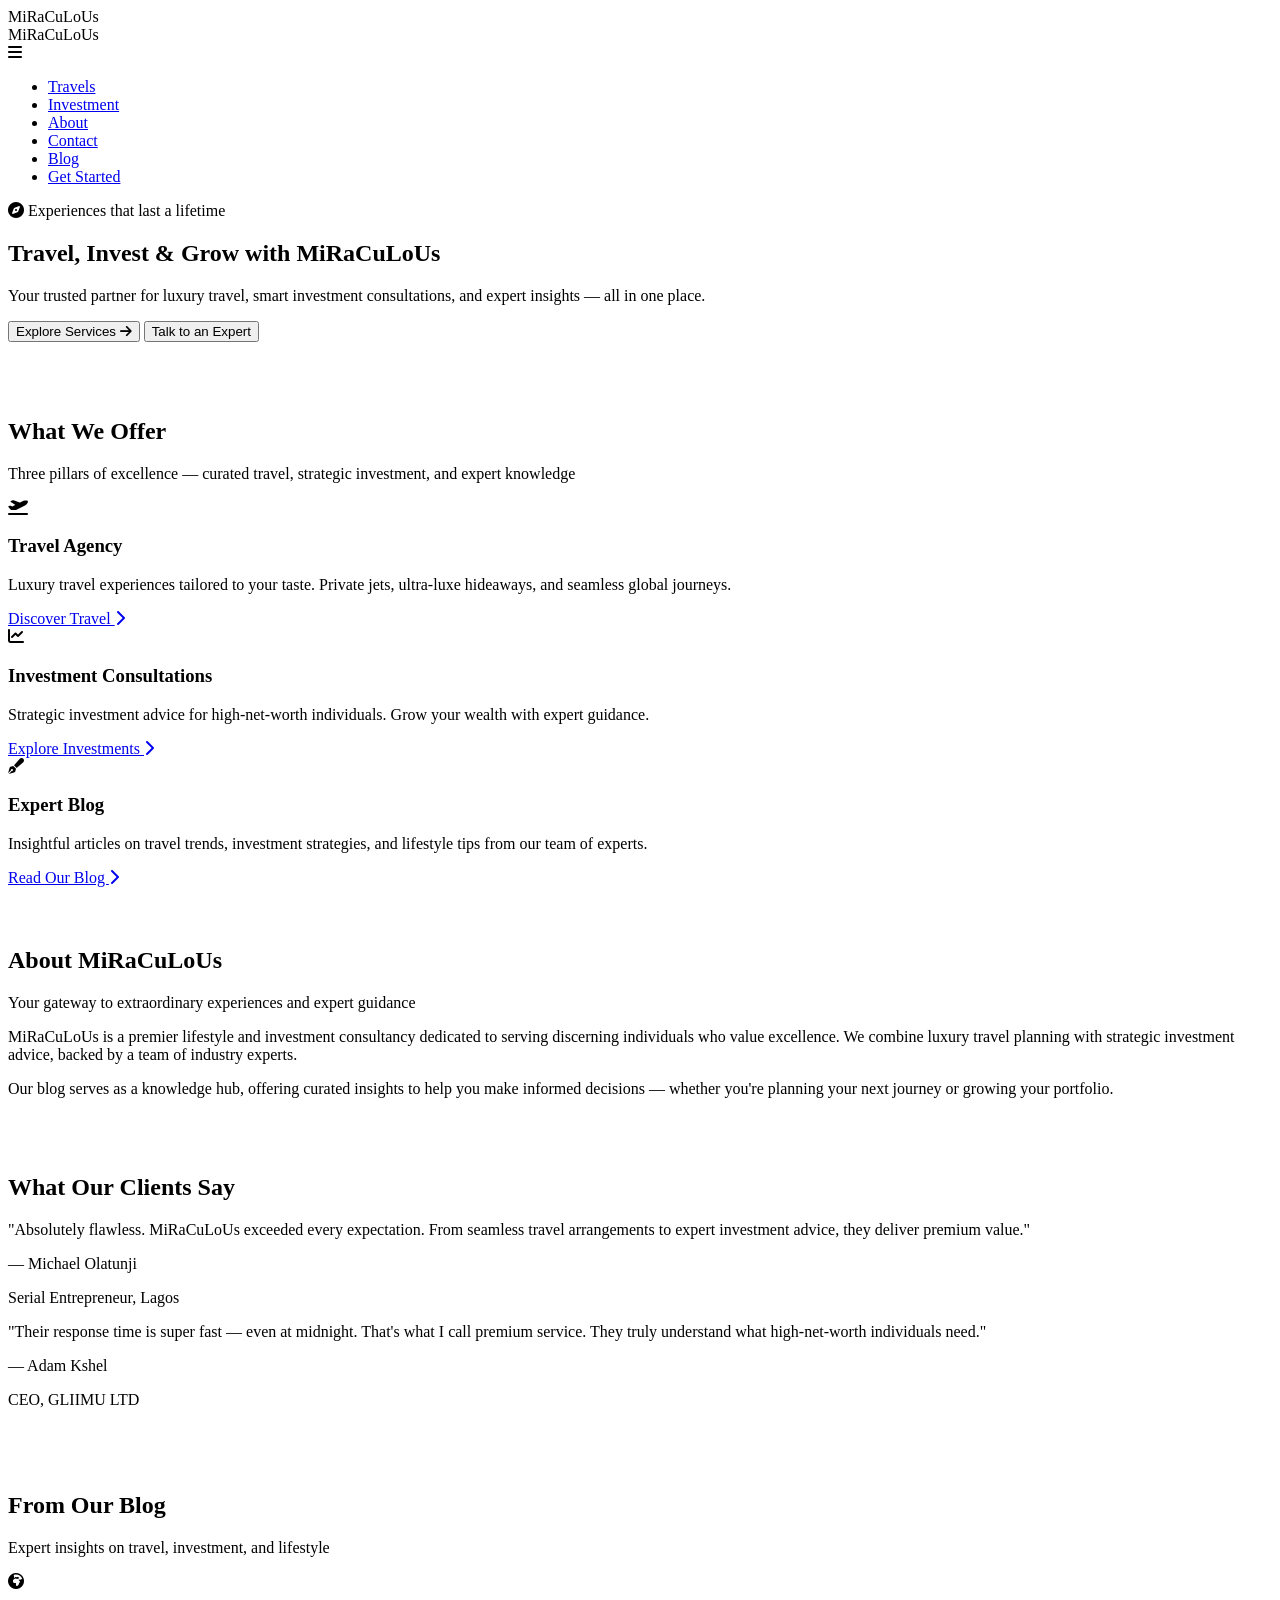
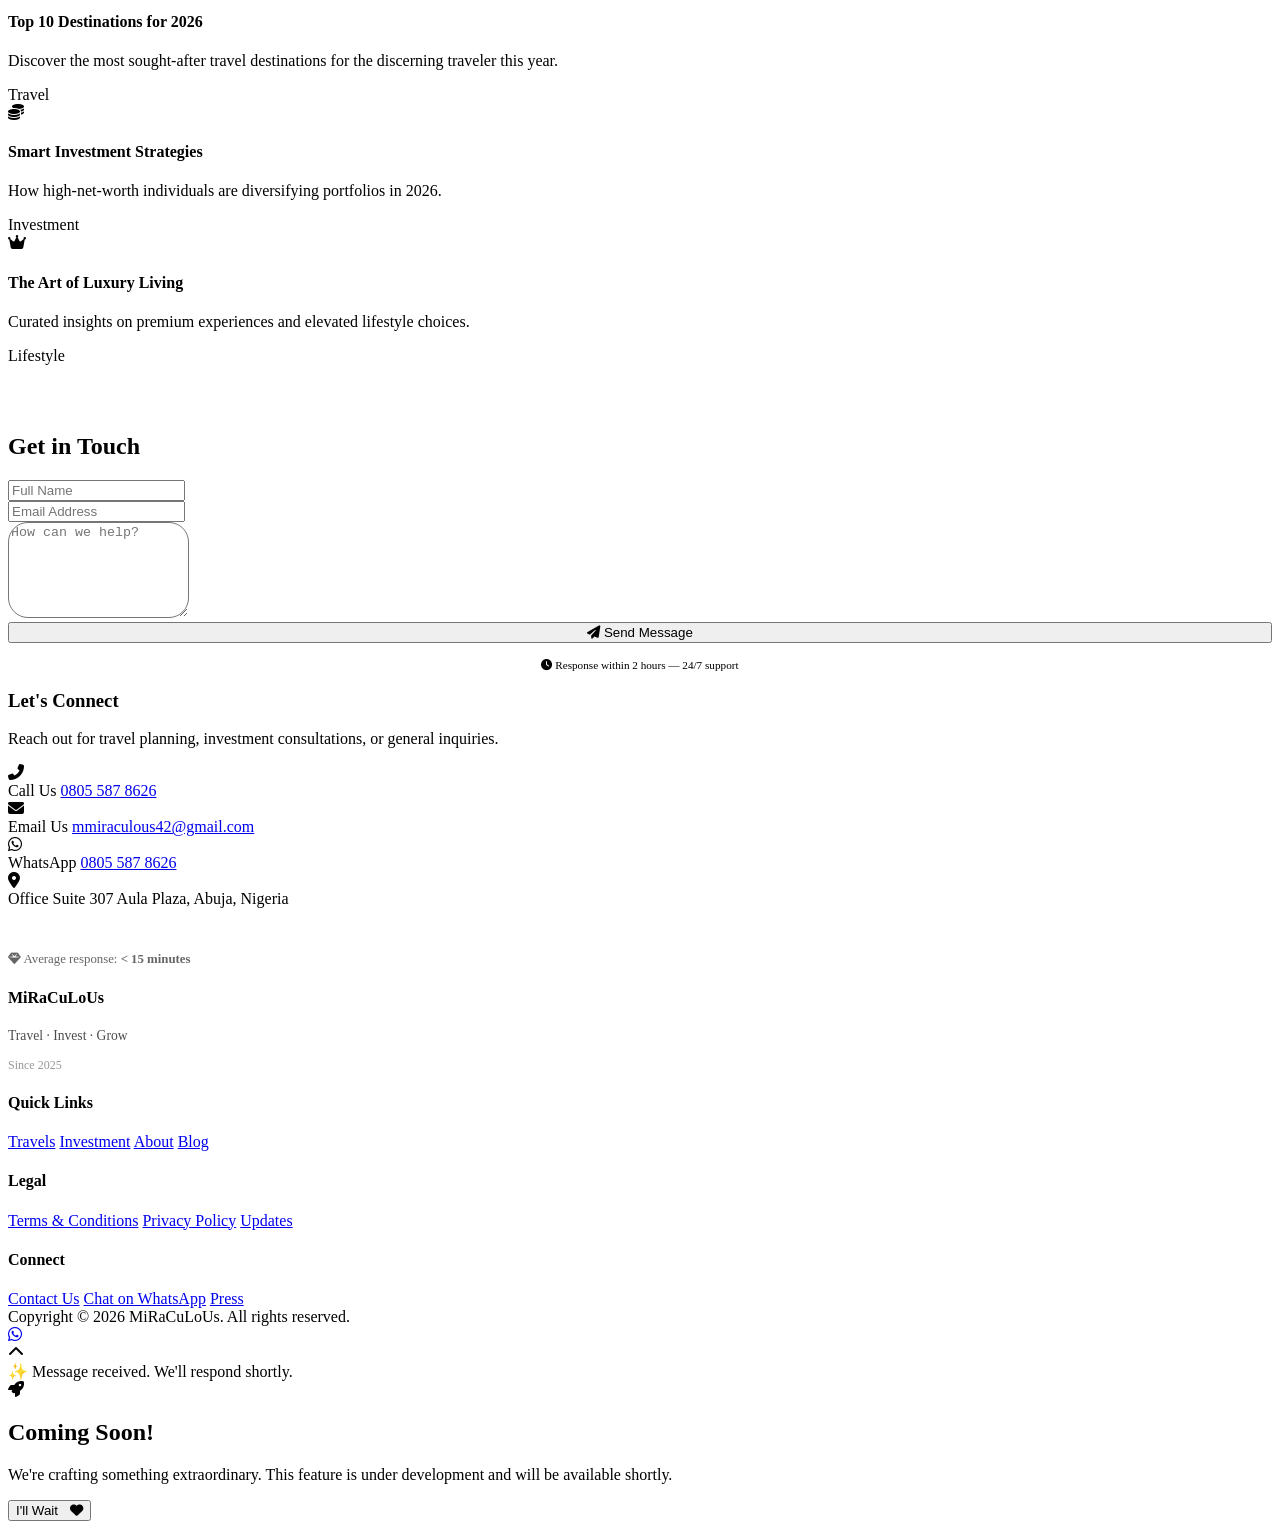
==== commit 18ed7f7e: "Update print statement from 'Hello' to 'Goodbye'" ====
--- a/index.html
+++ b/index.html
@@ -11,670 +11,8 @@
     <!-- Font Awesome 6 -->
     <link rel="stylesheet" href="https://cdnjs.cloudflare.com/ajax/libs/font-awesome/6.4.0/css/all.min.css">
     
-    <style>
-        /* --- CSS VARIABLES --- */
-        :root {
-            --deep-blue: #0a2540;
-            --royal-blue: #1c3e6c;
-            --gold: #c9a03d;
-            --gold-light: #e6c26c;
-            --gold-soft: #f4e3c6;
-            --white: #ffffff;
-            --off-white: #f8f6f0;
-            --gray-text: #5a6e7c;
-            --card-shadow: 0 8px 30px -8px rgba(10, 37, 64, 0.08);
-            --hover-shadow: 0 20px 45px -12px rgba(10, 37, 64, 0.15);
-        }
-
-        * { margin: 0; padding: 0; box-sizing: border-box; }
-
-        html { scroll-behavior: smooth; }
-
-        body {
-            font-family: 'Inter', sans-serif;
-            background-color: var(--off-white);
-            color: var(--deep-blue);
-            overflow-x: hidden;
-            line-height: 1.6;
-        }
-
-        h1, h2, h3, .logo { font-family: 'Playfair Display', serif; font-weight: 700; }
-
-        /* --- PRELOADER --- */
-        #preloader {
-            position: fixed;
-            top: 0; left: 0; width: 100%; height: 100%;
-            background: var(--deep-blue);
-            z-index: 9999;
-            display: flex;
-            justify-content: center;
-            align-items: center;
-            transition: opacity 0.8s ease-out, visibility 0.8s;
-        }
-        .loader-content { text-align: center; animation: fadeInLoader 1s ease-in; }
-        .loader-logo {
-            font-family: 'Playfair Display', serif;
-            font-size: 2.5rem;
-            color: var(--gold);
-            letter-spacing: 2px;
-            margin-bottom: 10px;
-        }
-        .loader-line {
-            width: 0;
-            height: 2px;
-            background: var(--gold-light);
-            margin: 0 auto;
-            animation: loadLine 1.5s ease-in-out forwards;
-        }
-        @keyframes loadLine { to { width: 100px; } }
-        @keyframes fadeInLoader { from { opacity: 0; transform: translateY(20px); } to { opacity: 1; transform: translateY(0); } }
-
-        /* --- NAVIGATION --- */
-        .navbar {
-            position: fixed;
-            top: 0;
-            width: 100%;
-            display: flex;
-            justify-content: space-between;
-            align-items: center;
-            padding: 1rem 5%;
-            z-index: 1000;
-            transition: all 0.3s cubic-bezier(0.2, 0.9, 0.4, 1.1);
-            background: transparent;
-        }
-        .navbar.scrolled {
-            background: rgba(10, 37, 64, 0.96);
-            backdrop-filter: blur(12px);
-            padding: 0.7rem 5%;
-            box-shadow: 0 4px 20px rgba(0,0,0,0.08);
-        }
-        .logo {
-            font-size: 1.6rem;
-            font-weight: 700;
-            background: linear-gradient(135deg, #fff, var(--gold-light));
-            -webkit-background-clip: text;
-            background-clip: text;
-            color: transparent;
-            letter-spacing: -0.5px;
-        }
-        .nav-links {
-            display: flex;
-            gap: 1.8rem;
-            list-style: none;
-            align-items: center;
-        }
-        .nav-links li a {
-            text-decoration: none;
-            font-weight: 500;
-            color: white;
-            transition: 0.25s;
-            font-size: 0.85rem;
-            position: relative;
-        }
-        .nav-links li a::after {
-            content: '';
-            position: absolute;
-            bottom: -4px;
-            left: 0;
-            width: 0;
-            height: 2px;
-            background: var(--gold);
-            transition: width 0.3s;
-        }
-        .nav-links li a:hover::after { width: 100%; }
-        .nav-links li a:hover { color: var(--gold); }
-        .btn-nav {
-            background: var(--gold);
-            padding: 0.4rem 1.2rem;
-            border-radius: 40px;
-            color: var(--deep-blue) !important;
-            font-weight: 600;
-            font-size: 0.85rem !important;
-        }
-        .btn-nav:hover { background: #b3862f; transform: translateY(-2px); }
-        .btn-nav::after { display: none; }
-        .menu-icon { display: none; font-size: 1.6rem; color: white; cursor: pointer; }
-
-        /* --- HERO SECTION (Simplified) --- */
-        .hero {
-            position: relative;
-            min-height: 85vh;
-            display: flex;
-            flex-direction: column;
-            align-items: center;
-            justify-content: center;
-            text-align: center;
-            padding: 120px 2rem 80px;
-            background: linear-gradient(135deg, var(--deep-blue) 0%, #0d2f4a 100%);
-        }
-        .hero-content {
-            max-width: 750px;
-            animation: fadeUpHero 1s ease-out forwards;
-            opacity: 0;
-        }
-        @keyframes fadeUpHero {
-            from { opacity: 0; transform: translateY(30px); }
-            to { opacity: 1; transform: translateY(0); }
-        }
-        .hero-badge {
-            display: inline-block;
-            padding: 0.3rem 1.2rem;
-            border-radius: 40px;
-            font-size: 0.7rem;
-            font-weight: 600;
-            color: var(--deep-blue);
-            background: var(--gold);
-            letter-spacing: 1.5px;
-            text-transform: uppercase;
-            margin-bottom: 1.2rem;
-        }
-        .hero h1 {
-            font-size: 2.8rem;
-            line-height: 1.2;
-            color: white;
-            margin-bottom: 1rem;
-        }
-        .hero h1 span { color: var(--gold-light); }
-        .hero p {
-            font-size: 1.05rem;
-            color: rgba(255,255,255,0.8);
-            margin-bottom: 2rem;
-            max-width: 550px;
-            margin-left: auto;
-            margin-right: auto;
-        }
-        .hero-buttons {
-            display: flex;
-            gap: 0.8rem;
-            justify-content: center;
-            flex-wrap: wrap;
-        }
-
-        /* --- Buttons --- */
-        .btn-gold {
-            background: var(--gold);
-            color: var(--deep-blue);
-            border: none;
-            padding: 0.75rem 1.8rem;
-            font-weight: 600;
-            border-radius: 50px;
-            font-size: 0.9rem;
-            cursor: pointer;
-            transition: all 0.25s ease;
-            display: inline-flex;
-            align-items: center;
-            gap: 8px;
-        }
-        .btn-gold:hover { background: #b3862f; transform: translateY(-2px); box-shadow: 0 8px 20px rgba(201,160,61,0.3); }
-        .btn-outline-gold {
-            background: transparent;
-            border: 1.5px solid var(--gold);
-            color: var(--gold);
-        }
-        .btn-outline-gold:hover {
-            background: var(--gold);
-            color: var(--deep-blue);
-            transform: translateY(-2px);
-        }
-
-        /* --- Container --- */
-        .container { max-width: 1100px; margin: 0 auto; padding: 0 1.5rem; }
-        section { padding: 4rem 0; }
-        .section-header { text-align: center; margin-bottom: 2.5rem; }
-        .section-header h2 {
-            font-size: 2.2rem;
-            color: var(--deep-blue);
-            position: relative;
-            display: inline-block;
-        }
-        .section-header h2:after {
-            content: '';
-            position: absolute;
-            bottom: -10px;
-            left: 50%;
-            transform: translateX(-50%);
-            width: 50px;
-            height: 3px;
-            background: linear-gradient(90deg, var(--gold), var(--gold-light));
-            border-radius: 3px;
-        }
-        .section-subtitle {
-            color: var(--gray-text);
-            max-width: 550px;
-            margin: 1.2rem auto 0;
-            font-size: 0.95rem;
-        }
-
-        /* --- SERVICES (Icon-based) --- */
-        .services-grid {
-            display: grid;
-            grid-template-columns: repeat(3, 1fr);
-            gap: 2rem;
-        }
-        .service-card {
-            background: var(--white);
-            border-radius: 20px;
-            padding: 2.5rem 2rem;
-            text-align: center;
-            box-shadow: var(--card-shadow);
-            transition: all 0.3s ease;
-            border: 1px solid rgba(0,0,0,0.02);
-        }
-        .service-card:hover {
-            transform: translateY(-6px);
-            box-shadow: var(--hover-shadow);
-        }
-        .service-icon {
-            width: 70px;
-            height: 70px;
-            margin: 0 auto 1.2rem;
-            background: linear-gradient(135deg, var(--gold-soft), var(--gold-light));
-            border-radius: 50%;
-            display: flex;
-            align-items: center;
-            justify-content: center;
-            font-size: 2rem;
-            color: var(--deep-blue);
-            transition: 0.3s;
-        }
-        .service-card:hover .service-icon {
-            background: var(--gold);
-            transform: scale(1.05);
-        }
-        .service-card h3 {
-            font-size: 1.3rem;
-            margin-bottom: 0.5rem;
-            color: var(--deep-blue);
-        }
-        .service-card p {
-            color: var(--gray-text);
-            font-size: 0.9rem;
-            line-height: 1.6;
-        }
-        .service-link {
-            display: inline-block;
-            margin-top: 1rem;
-            font-weight: 600;
-            font-size: 0.85rem;
-            color: var(--gold);
-            text-decoration: none;
-            transition: 0.2s;
-        }
-        .service-link i { transition: 0.2s; }
-        .service-link:hover i { transform: translateX(4px); }
-
-        /* --- ABOUT (Simple) --- */
-        .about-wrapper {
-            max-width: 750px;
-            margin: 0 auto;
-            text-align: center;
-            background: var(--white);
-            border-radius: 24px;
-            padding: 3rem 2.5rem;
-            box-shadow: var(--card-shadow);
-        }
-        .about-wrapper p {
-            color: var(--gray-text);
-            font-size: 1rem;
-            line-height: 1.8;
-            margin-bottom: 1rem;
-        }
-        .about-wrapper p:last-child { margin-bottom: 0; }
-
-        /* --- TESTIMONIALS (Simplified) --- */
-        .testimonials-section {
-            background: var(--deep-blue);
-            border-radius: 30px;
-            margin: 2rem 1.5rem;
-            padding: 3.5rem 2rem;
-        }
-        .testimonials-section .section-header h2 { color: var(--white); }
-        .testimonials-section .section-header h2:after { background: var(--gold); }
-        .testimonial-grid {
-            display: grid;
-            grid-template-columns: repeat(2, 1fr);
-            gap: 1.5rem;
-            max-width: 900px;
-            margin: 0 auto;
-        }
-        .testimonial-card {
-            background: rgba(255,255,255,0.05);
-            padding: 1.8rem;
-            border-radius: 20px;
-            text-align: center;
-            border: 1px solid rgba(255,255,255,0.06);
-            transition: 0.3s;
-        }
-        .testimonial-card:hover { background: rgba(255,255,255,0.08); }
-        .testimonial-text {
-            font-size: 1rem;
-            font-style: italic;
-            color: rgba(255,255,255,0.85);
-            line-height: 1.6;
-            margin-bottom: 0.8rem;
-        }
-        .testimonial-author {
-            font-weight: 600;
-            color: var(--gold);
-            font-size: 0.9rem;
-        }
-        .testimonial-title {
-            font-size: 0.75rem;
-            color: rgba(255,255,255,0.4);
-            margin-top: 2px;
-        }
-
-        /* --- BLOG (Icon + Text) --- */
-        .blog-grid {
-            display: grid;
-            grid-template-columns: repeat(3, 1fr);
-            gap: 1.8rem;
-        }
-        .blog-card {
-            background: var(--white);
-            border-radius: 18px;
-            padding: 2rem 1.8rem;
-            text-align: center;
-            box-shadow: var(--card-shadow);
-            transition: all 0.3s ease;
-            cursor: pointer;
-            border: 1px solid rgba(0,0,0,0.02);
-        }
-        .blog-card:hover {
-            transform: translateY(-5px);
-            box-shadow: var(--hover-shadow);
-        }
-        .blog-icon {
-            font-size: 2.2rem;
-            color: var(--gold);
-            margin-bottom: 1rem;
-            display: block;
-        }
-        .blog-card h4 {
-            font-size: 1.1rem;
-            margin-bottom: 0.4rem;
-            font-family: 'Playfair Display', serif;
-        }
-        .blog-card p {
-            font-size: 0.85rem;
-            color: var(--gray-text);
-            line-height: 1.5;
-        }
-        .blog-tag {
-            display: inline-block;
-            font-size: 0.6rem;
-            font-weight: 600;
-            text-transform: uppercase;
-            letter-spacing: 1px;
-            color: var(--gold);
-            margin-top: 0.8rem;
-        }
-
-        /* --- CONTACT (Simpler, cleaner) --- */
-        .contact-wrapper {
-            background: var(--white);
-            border-radius: 28px;
-            overflow: hidden;
-            box-shadow: var(--card-shadow);
-            display: flex;
-            flex-direction: row;
-        }
-        .contact-form-side { padding: 2.5rem; flex: 1.5; }
-        .contact-info-side {
-            background: var(--deep-blue);
-            color: var(--white);
-            padding: 2.5rem;
-            flex: 1;
-        }
-        .contact-info-side h3 {
-            font-size: 1.4rem;
-            color: var(--gold);
-            margin-bottom: 0.5rem;
-            font-family: 'Playfair Display', serif;
-        }
-        .contact-info-side > p {
-            font-size: 0.85rem;
-            opacity: 0.7;
-            margin-bottom: 1.5rem;
-        }
-        .contact-item {
-            display: flex;
-            align-items: center;
-            gap: 1rem;
-            margin-bottom: 1.2rem;
-        }
-        .contact-item i {
-            width: 36px;
-            height: 36px;
-            background: rgba(201,160,61,0.12);
-            border-radius: 50%;
-            display: flex;
-            align-items: center;
-            justify-content: center;
-            color: var(--gold);
-            font-size: 0.9rem;
-            border: 1px solid rgba(201,160,61,0.15);
-        }
-        .contact-item span {
-            font-size: 0.9rem;
-        }
-        .contact-item a {
-            color: var(--gold-light);
-            text-decoration: none;
-            transition: 0.2s;
-        }
-        .contact-item a:hover { color: var(--gold); text-decoration: underline; }
-        .contact-label {
-            font-size: 0.65rem;
-            text-transform: uppercase;
-            letter-spacing: 1.5px;
-            font-weight: 600;
-            color: rgba(255,255,255,0.4);
-            display: block;
-        }
-
-        .form-group { margin-bottom: 1.2rem; }
-        .form-input {
-            width: 100%;
-            padding: 0.9rem 1.2rem;
-            border-radius: 50px;
-            border: 1px solid #e2e8f0;
-            font-family: 'Inter', sans-serif;
-            transition: 0.2s;
-            background: #f8f9fc;
-            font-size: 0.9rem;
-        }
-        .form-input:focus {
-            outline: none;
-            border-color: var(--gold);
-            box-shadow: 0 0 0 3px rgba(201,160,61,0.08);
-        }
-
-        /* --- FOOTER --- */
-        footer {
-            background: var(--deep-blue);
-            margin-top: 3rem;
-            padding: 2.5rem 2rem 1.5rem;
-            border-radius: 30px 30px 0 0;
-            color: #cfdfed;
-        }
-        .footer-grid {
-            display: flex;
-            justify-content: space-between;
-            gap: 2rem;
-            max-width: 1100px;
-            margin: 0 auto;
-            flex-wrap: wrap;
-        }
-        .footer-col h4 { color: var(--gold); margin-bottom: 1rem; font-size: 1rem; }
-        .footer-col a { color: #cfdfed; text-decoration: none; display: block; margin: 0.4rem 0; transition: 0.2s; font-size: 0.85rem; }
-        .footer-col a:hover { color: var(--gold); transform: translateX(3px); }
-        .copyright { text-align: center; border-top: 1px solid rgba(201,160,61,0.15); margin-top: 2rem; padding-top: 1.5rem; font-size: 0.75rem; opacity: 0.6; }
-
-        /* --- FLOATING WHATSAPP BUTTON --- */
-        .whatsapp-float {
-            position: fixed;
-            bottom: 30px;
-            right: 30px;
-            width: 60px;
-            height: 60px;
-            background: #25D366;
-            border-radius: 50%;
-            display: flex;
-            align-items: center;
-            justify-content: center;
-            color: white;
-            font-size: 2rem;
-            box-shadow: 0 8px 30px rgba(37, 211, 102, 0.4);
-            cursor: pointer;
-            transition: all 0.3s;
-            z-index: 999;
-            text-decoration: none;
-            animation: pulse 2s infinite;
-        }
-        @keyframes pulse {
-            0% { box-shadow: 0 0 0 0 rgba(37, 211, 102, 0.5); }
-            70% { box-shadow: 0 0 0 18px rgba(37, 211, 102, 0); }
-            100% { box-shadow: 0 0 0 0 rgba(37, 211, 102, 0); }
-        }
-        .whatsapp-float:hover { transform: scale(1.1); box-shadow: 0 12px 40px rgba(37, 211, 102, 0.5); }
-
-        /* --- Back to Top --- */
-        .back-to-top {
-            position: fixed;
-            bottom: 30px;
-            left: 30px;
-            width: 44px;
-            height: 44px;
-            background: var(--deep-blue);
-            border-radius: 50%;
-            display: flex;
-            align-items: center;
-            justify-content: center;
-            color: var(--gold);
-            font-size: 1.1rem;
-            cursor: pointer;
-            opacity: 0;
-            visibility: hidden;
-            transition: all 0.3s;
-            z-index: 999;
-            box-shadow: 0 4px 15px rgba(0,0,0,0.15);
-        }
-        .back-to-top.show { opacity: 1; visibility: visible; }
-        .back-to-top:hover { background: var(--gold); color: var(--deep-blue); transform: translateY(-3px); }
-
-        /* --- "COMING SOON" MODAL --- */
-        .modal-overlay {
-            position: fixed;
-            top: 0; left: 0; width: 100%; height: 100%;
-            background: rgba(10, 37, 64, 0.85);
-            backdrop-filter: blur(8px);
-            z-index: 9999;
-            display: none;
-            align-items: center;
-            justify-content: center;
-            padding: 2rem;
-        }
-        .modal-overlay.active { display: flex; }
-        .modal-content {
-            background: var(--white);
-            border-radius: 32px;
-            padding: 3rem 2.5rem;
-            max-width: 450px;
-            width: 100%;
-            text-align: center;
-            position: relative;
-            box-shadow: 0 40px 60px rgba(0,0,0,0.3);
-            animation: fadeInModal 0.4s ease;
-        }
-        @keyframes fadeInModal {
-            from { opacity: 0; transform: scale(0.95); }
-            to { opacity: 1; transform: scale(1); }
-        }
-        .modal-icon {
-            font-size: 3.5rem;
-            color: var(--gold);
-            margin-bottom: 1.2rem;
-            display: block;
-        }
-        .modal-content h2 {
-            font-size: 2rem;
-            color: var(--deep-blue);
-            margin-bottom: 0.5rem;
-        }
-        .modal-content h2 span { color: var(--gold); }
-        .modal-content p {
-            color: var(--gray-text);
-            font-size: 0.95rem;
-            margin-bottom: 1.8rem;
-            line-height: 1.6;
-        }
-        .modal-close-btn {
-            background: var(--gold);
-            border: none;
-            padding: 0.7rem 2.2rem;
-            border-radius: 50px;
-            font-weight: 600;
-            font-size: 0.9rem;
-            color: var(--deep-blue);
-            cursor: pointer;
-            transition: 0.3s;
-        }
-        .modal-close-btn:hover { background: #b3862f; transform: scale(1.02); }
-
-        .toast-msg {
-            position: fixed; bottom: 100px; left: 50%;
-            transform: translateX(-50%) translateY(20px);
-            background: var(--deep-blue); color: var(--gold);
-            padding: 0.8rem 1.8rem; border-radius: 50px;
-            font-weight: 500; z-index: 2000;
-            opacity: 0; transition: all 0.3s;
-            font-size: 0.9rem;
-            white-space: nowrap;
-        }
-        .toast-msg.show { opacity: 1; transform: translateX(-50%) translateY(0); }
-
-        .spinner {
-            width: 18px; height: 18px;
-            border: 2px solid var(--deep-blue);
-            border-top-color: transparent;
-            border-radius: 50%;
-            animation: spin 0.6s linear infinite;
-            display: inline-block;
-        }
-        @keyframes spin { to { transform: rotate(360deg); } }
-
-        /* --- Responsive --- */
-        @media (max-width: 900px) {
-            .services-grid, .blog-grid, .testimonial-grid {
-                grid-template-columns: 1fr;
-            }
-            .contact-wrapper { flex-direction: column; }
-            .footer-grid { flex-direction: column; }
-            .hero h1 { font-size: 2rem; }
-            .nav-links { display: none; }
-            .menu-icon { display: block; }
-            .nav-links.mobile-open {
-                display: flex; flex-direction: column;
-                position: absolute; top: 65px; left: 0; width: 100%;
-                background: rgba(10,37,64,0.98); backdrop-filter: blur(12px);
-                padding: 1.5rem 2rem; gap: 1.2rem; text-align: center;
-            }
-            .hero { min-height: 70vh; padding: 100px 1.5rem 60px; }
-            .testimonials-section { margin: 1.5rem 1rem; padding: 2.5rem 1.5rem; }
-            .modal-content { padding: 2rem 1.5rem; }
-            .modal-content h2 { font-size: 1.6rem; }
-            .hero-buttons { flex-direction: column; align-items: center; }
-            .about-wrapper { padding: 2rem 1.5rem; }
-            .contact-form-side { padding: 1.8rem; }
-            .contact-info-side { padding: 1.8rem; }
-        }
-        @media (min-width: 768px) { .hero h1 { font-size: 3.5rem; } }
-        @media (min-width: 1024px) { .hero h1 { font-size: 4rem; } }
-
-        .fade-up { opacity: 0; transform: translateY(25px); transition: opacity 0.6s ease, transform 0.6s ease; }
-        .fade-up.visible { opacity: 1; transform: translateY(0); }
-    </style>
+    <!-- External CSS -->
+    <link rel="stylesheet" href="index.css">
 </head>
 <body>
 
@@ -686,6 +24,7 @@
         </div>
     </div>
 
+    <!-- HEADER -->
     <header>
         <nav class="navbar" id="navbar">
             <div class="logo">MiRaCuLoUs</div>
@@ -715,7 +54,7 @@
             </div>
         </section>
 
-        <!-- SERVICES SECTION (Icon-based) -->
+        <!-- SERVICES SECTION -->
         <section id="services" class="container" style="padding-top: 3.5rem;">
             <div class="section-header fade-up">
                 <h2>What We Offer</h2>
@@ -774,7 +113,7 @@
             </div>
         </section>
 
-        <!-- BLOG SECTION (Icon-based) -->
+        <!-- BLOG SECTION -->
         <section id="blog" class="container" style="padding: 3rem 0;">
             <div class="section-header fade-up">
                 <h2>From Our Blog</h2>
@@ -854,6 +193,7 @@
         </div>
     </main>
 
+    <!-- FOOTER -->
     <footer>
         <div class="footer-grid">
             <div class="footer-col">
@@ -903,90 +243,7 @@
         </div>
     </div>
 
-    <script>
-        // Preloader
-        window.addEventListener('load', () => {
-            setTimeout(() => {
-                document.getElementById('preloader').style.opacity = '0';
-                document.getElementById('preloader').style.visibility = 'hidden';
-            }, 1200);
-        });
-
-        // Sticky Navbar
-        const navbar = document.getElementById('navbar');
-        window.addEventListener('scroll', () => {
-            navbar.classList.toggle('scrolled', window.scrollY > 40);
-            const backBtn = document.getElementById('backToTop');
-            backBtn.classList.toggle('show', window.scrollY > 300);
-        });
-
-        // Mobile menu
-        const menuToggle = document.getElementById('menuToggle');
-        const navLinks = document.getElementById('navLinks');
-        menuToggle.addEventListener('click', () => navLinks.classList.toggle('mobile-open'));
-        document.querySelectorAll('.nav-links a').forEach(link => link.addEventListener('click', () => navLinks.classList.remove('mobile-open')));
-
-        // Scroll fade-up observer
-        const fadeElements = document.querySelectorAll('.fade-up');
-        const observer = new IntersectionObserver((entries) => {
-            entries.forEach(entry => { if (entry.isIntersecting) entry.target.classList.add('visible'); });
-        }, { threshold: 0.1 });
-        fadeElements.forEach(el => observer.observe(el));
-
-        // Toast
-        function showToast(message) {
-            const toast = document.getElementById('toastMsg');
-            toast.textContent = message || "✨ Message received. We'll respond shortly.";
-            toast.classList.add('show');
-            setTimeout(() => toast.classList.remove('show'), 3000);
-        }
-
-        // Back to top
-        document.getElementById('backToTop').addEventListener('click', () => window.scrollTo({ top: 0, behavior: 'smooth' }));
-
-        // "Coming Soon" Modal
-        function openModal() {
-            document.getElementById('comingSoonModal').classList.add('active');
-            document.body.style.overflow = 'hidden';
-        }
-        function closeModal() {
-            document.getElementById('comingSoonModal').classList.remove('active');
-            document.body.style.overflow = '';
-        }
-        document.getElementById('comingSoonModal').addEventListener('click', (e) => {
-            if (e.target === e.currentTarget) closeModal();
-        });
-        document.addEventListener('keydown', (e) => { if (e.key === 'Escape') closeModal(); });
-
-        // Form submission
-        const form = document.getElementById('contactForm');
-        form.addEventListener('submit', (e) => {
-            e.preventDefault();
-            const btn = document.getElementById('submitBtn');
-            const originalHTML = btn.innerHTML;
-            btn.innerHTML = '<span class="spinner"></span> Sending...';
-            btn.disabled = true;
-            setTimeout(() => {
-                btn.innerHTML = originalHTML;
-                btn.disabled = false;
-                showToast(`Thank you, ${document.getElementById('fullName').value || 'guest'}. We'll respond shortly.`);
-                form.reset();
-            }, 1200);
-        });
-
-        // Smooth scroll for anchor links
-        document.querySelectorAll('a[href^="#"]').forEach(anchor => {
-            anchor.addEventListener('click', function(e) {
-                const href = this.getAttribute('href');
-                if (href !== "#" && href !== "#!" && href !== "#book") {
-                    const target = document.querySelector(href);
-                    if (target) {
-                        e.preventDefault();
-                        target.scrollIntoView({ behavior: 'smooth', block: 'start' });
-                    }
-                }
-            });
-        });
-    </script>
+    <!-- External JavaScript -->
+    <script src="index.js"></script>
 </body>
 </html>
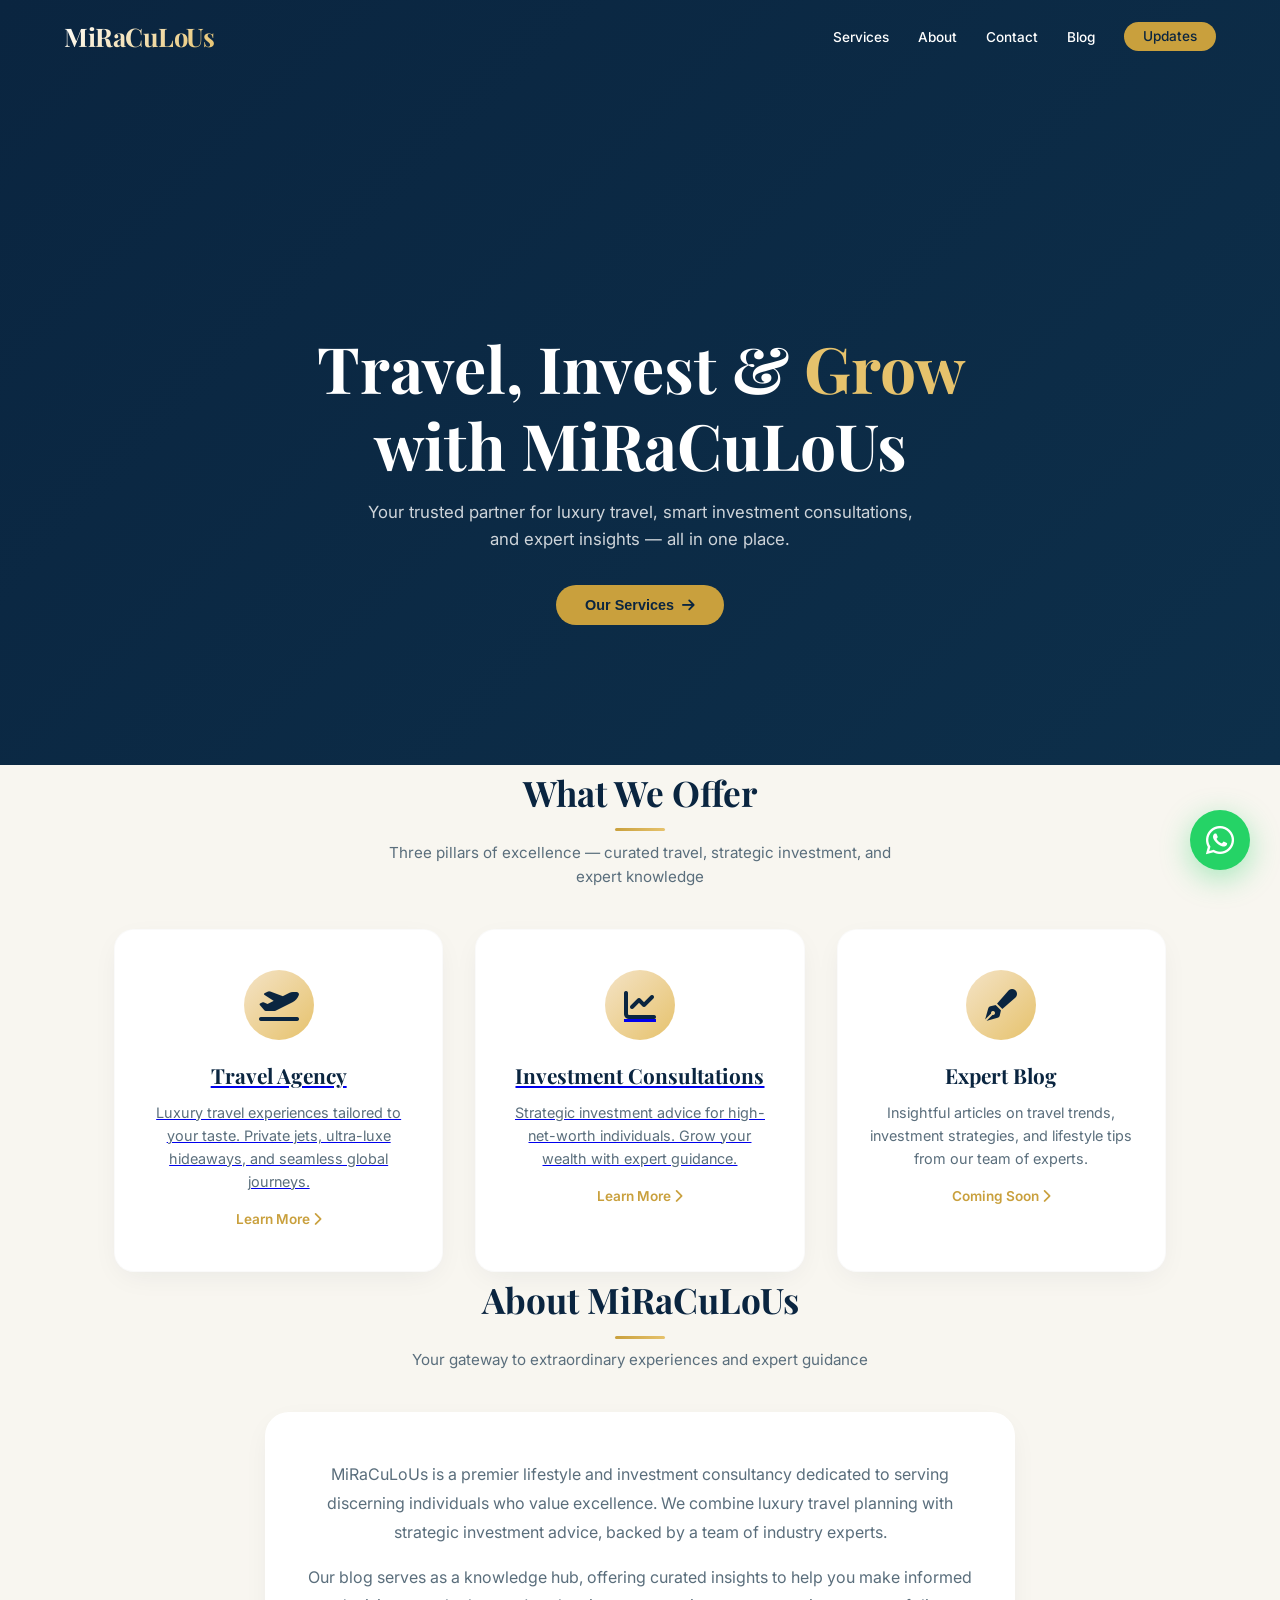
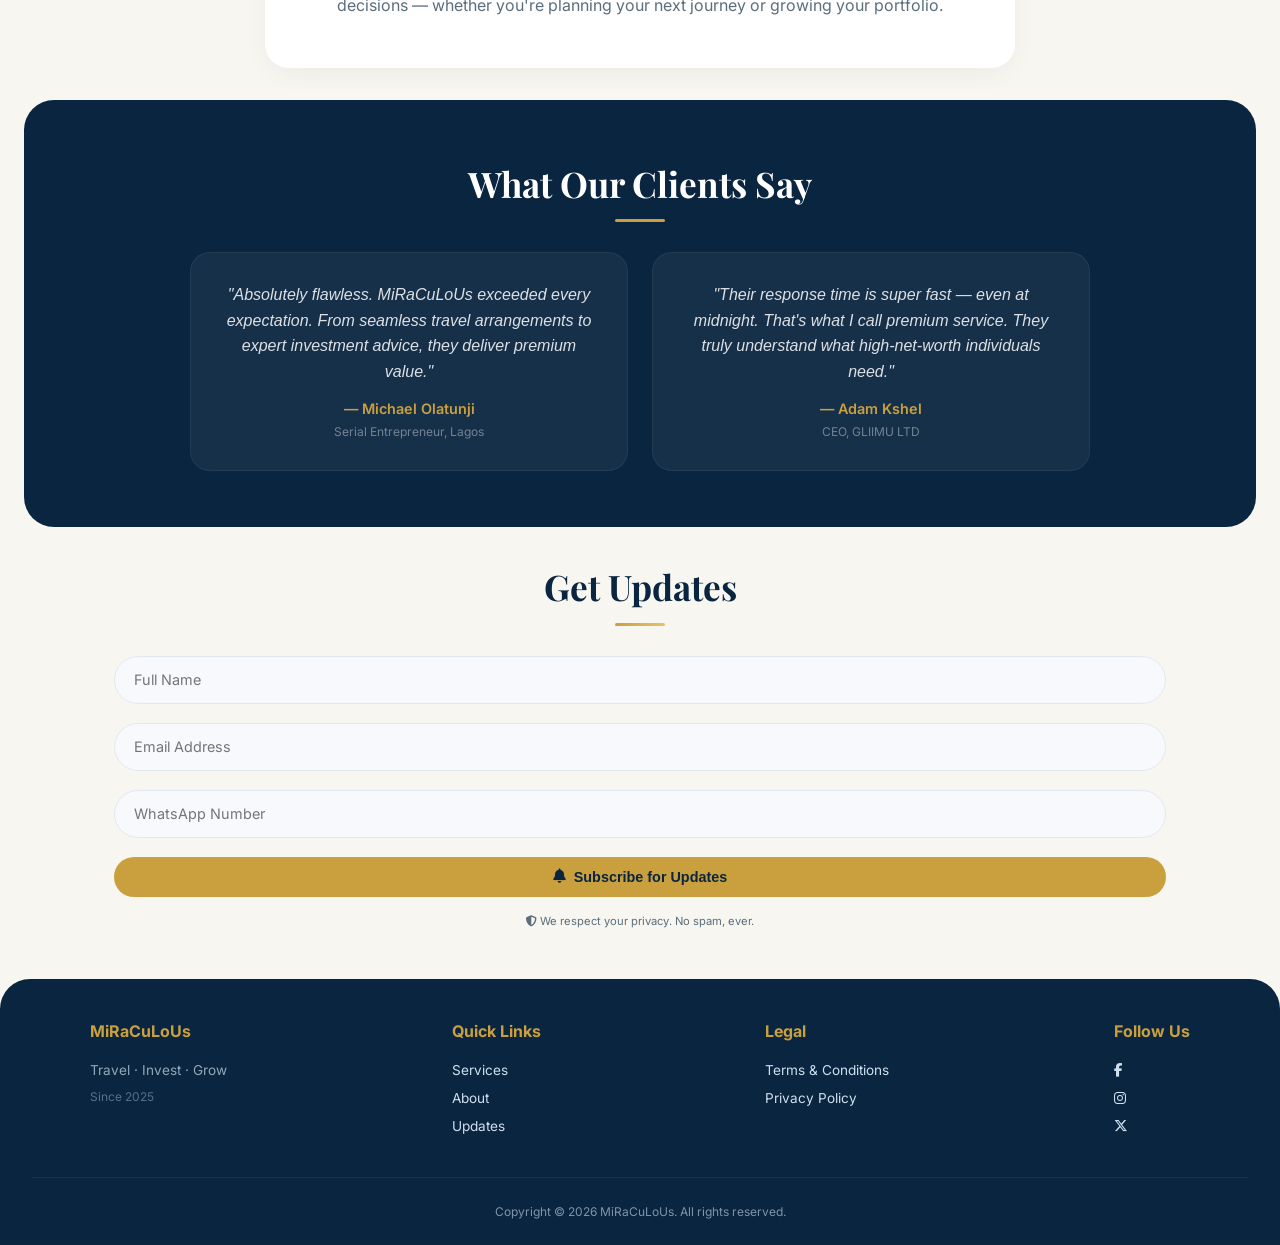
==== commit 9a4abc38: "Update index.html" ====
--- a/index.html
+++ b/index.html
@@ -30,12 +30,11 @@
             <div class="logo">MiRaCuLoUs</div>
             <div class="menu-icon" id="menuToggle"><i class="fas fa-bars"></i></div>
             <ul class="nav-links" id="navLinks">
-                <li><a href="#services">Travels</a></li>
-                <li><a href="#services">Investment</a></li>
+                <li><a href="#services">Services</a></li>
                 <li><a href="#about">About</a></li>
                 <li><a href="#contact">Contact</a></li>
                 <li><a href="#blog">Blog</a></li>
-                <li><a href="#contact" class="btn-nav">Get Started</a></li>
+                <li><a href="#contact" class="btn-nav">Updates</a></li>
             </ul>
         </nav>
     </header>
@@ -43,47 +42,47 @@
     <main>
         <!-- HERO SECTION -->
         <section id="home" class="hero">
+            <video class="hero-video" autoplay muted loop playsinline>
+                <source src="https://storage.coverr.co/videos/3BqO1P9I0kKbAyA8V1BgoN1h22Q7Ij21?token=eyJhbGciOiJIUzI1NiIsInR5cCI6IkpXVCJ9.eyJhcHBfaWQiOiIxMTMyNTEzIiwiaWF0IjoxNzMyNDU3MjUzLCJleHAiOjE3MzI1NDM2NTN9.tdhDNa7bW1Aq9FMWF1H7WtRQrOk2ByQK6jCQ_RYV5Ek" type="video/mp4">
+            </video>
+            <div class="hero-overlay"></div>
             <div class="hero-content">
-                <span class="hero-badge"><i class="fas fa-compass"></i> Experiences that last a lifetime</span>
                 <h1>Travel, Invest &amp; <span>Grow</span> with MiRaCuLoUs</h1>
                 <p>Your trusted partner for luxury travel, smart investment consultations, and expert insights — all in one place.</p>
-                <div class="hero-buttons">
-                    <button class="btn-gold" onclick="document.getElementById('services').scrollIntoView({behavior:'smooth'})">Explore Services <i class="fas fa-arrow-right"></i></button>
-                    <button class="btn-gold btn-outline-gold" onclick="document.getElementById('contact').scrollIntoView({behavior:'smooth'})">Talk to an Expert</button>
-                </div>
+                <button class="btn-gold" onclick="document.getElementById('services').scrollIntoView({behavior:'smooth'})">Our Services <i class="fas fa-arrow-right"></i></button>
             </div>
         </section>
 
         <!-- SERVICES SECTION -->
-        <section id="services" class="container" style="padding-top: 3.5rem;">
+        <section id="services" class="container">
             <div class="section-header fade-up">
                 <h2>What We Offer</h2>
                 <p class="section-subtitle">Three pillars of excellence — curated travel, strategic investment, and expert knowledge</p>
             </div>
             <div class="services-grid fade-up">
-                <div class="service-card">
+                <a href="/services.html" class="service-card">
                     <div class="service-icon"><i class="fas fa-plane-departure"></i></div>
                     <h3>Travel Agency</h3>
                     <p>Luxury travel experiences tailored to your taste. Private jets, ultra-luxe hideaways, and seamless global journeys.</p>
-                    <a href="#" class="service-link" onclick="openModal(); return false;">Discover Travel <i class="fas fa-chevron-right"></i></a>
-                </div>
-                <div class="service-card">
+                    <span class="service-link">Learn More <i class="fas fa-chevron-right"></i></span>
+                </a>
+                <a href="/investment.html" class="service-card">
                     <div class="service-icon"><i class="fas fa-chart-line"></i></div>
                     <h3>Investment Consultations</h3>
                     <p>Strategic investment advice for high-net-worth individuals. Grow your wealth with expert guidance.</p>
-                    <a href="#" class="service-link" onclick="openModal(); return false;">Explore Investments <i class="fas fa-chevron-right"></i></a>
-                </div>
-                <div class="service-card">
+                    <span class="service-link">Learn More <i class="fas fa-chevron-right"></i></span>
+                </a>
+                <div class="service-card" onclick="openModal();">
                     <div class="service-icon"><i class="fas fa-pen-fancy"></i></div>
                     <h3>Expert Blog</h3>
                     <p>Insightful articles on travel trends, investment strategies, and lifestyle tips from our team of experts.</p>
-                    <a href="#" class="service-link" onclick="openModal(); return false;">Read Our Blog <i class="fas fa-chevron-right"></i></a>
+                    <span class="service-link">Coming Soon <i class="fas fa-chevron-right"></i></span>
                 </div>
             </div>
         </section>
 
         <!-- ABOUT SECTION -->
-        <section id="about" class="container" style="padding: 2.5rem 0;">
+        <section id="about" class="container">
             <div class="section-header fade-up">
                 <h2>About MiRaCuLoUs</h2>
                 <p class="section-subtitle">Your gateway to extraordinary experiences and expert guidance</p>
@@ -113,82 +112,27 @@
             </div>
         </section>
 
-        <!-- BLOG SECTION -->
-        <section id="blog" class="container" style="padding: 3rem 0;">
-            <div class="section-header fade-up">
-                <h2>From Our Blog</h2>
-                <p class="section-subtitle">Expert insights on travel, investment, and lifestyle</p>
-            </div>
-            <div class="blog-grid fade-up">
-                <div class="blog-card" onclick="openModal();">
-                    <span class="blog-icon"><i class="fas fa-globe-africa"></i></span>
-                    <h4>Top 10 Destinations for 2026</h4>
-                    <p>Discover the most sought-after travel destinations for the discerning traveler this year.</p>
-                    <span class="blog-tag">Travel</span>
-                </div>
-                <div class="blog-card" onclick="openModal();">
-                    <span class="blog-icon"><i class="fas fa-coins"></i></span>
-                    <h4>Smart Investment Strategies</h4>
-                    <p>How high-net-worth individuals are diversifying portfolios in 2026.</p>
-                    <span class="blog-tag">Investment</span>
-                </div>
-                <div class="blog-card" onclick="openModal();">
-                    <span class="blog-icon"><i class="fas fa-crown"></i></span>
-                    <h4>The Art of Luxury Living</h4>
-                    <p>Curated insights on premium experiences and elevated lifestyle choices.</p>
-                    <span class="blog-tag">Lifestyle</span>
-                </div>
-            </div>
-        </section>
-
-        <!-- CONTACT SECTION -->
+        <!-- GET UPDATES SECTION -->
         <div class="container" id="contact">
-            <div class="section-header fade-up"><h2>Get in Touch</h2></div>
-            <div class="contact-wrapper fade-up">
-                <div class="contact-form-side">
-                    <form id="contactForm">
-                        <div class="form-group"><input type="text" class="form-input" placeholder="Full Name" required id="fullName"></div>
-                        <div class="form-group"><input type="email" class="form-input" placeholder="Email Address" required id="emailContact"></div>
-                        <div class="form-group"><textarea rows="3" class="form-input" style="border-radius:20px; min-height:90px;" placeholder="How can we help?"></textarea></div>
-                        <button type="submit" class="btn-gold" style="width:100%; justify-content:center;" id="submitBtn"><i class="fas fa-paper-plane"></i> Send Message</button>
-                        <p style="font-size:0.7rem; margin-top:1rem; text-align:center; color:var(--gray-text);"><i class="fas fa-clock"></i> Response within 2 hours — 24/7 support</p>
-                    </form>
-                </div>
-                <div class="contact-info-side">
-                    <h3>Let's Connect</h3>
-                    <p>Reach out for travel planning, investment consultations, or general inquiries.</p>
-                    <div class="contact-item">
-                        <i class="fas fa-phone-alt"></i>
-                        <div>
-                            <span class="contact-label">Call Us</span>
-                            <span><a href="tel:08055878626">0805 587 8626</a></span>
-                        </div>
+            <div class="section-header fade-up"><h2>Get Updates</h2></div>
+            <div class="updates-wrapper fade-up">
+                <form id="updatesForm">
+                    <div class="form-group">
+                        <input type="text" class="form-input" placeholder="Full Name" required id="fullName">
                     </div>
-                    <div class="contact-item">
-                        <i class="fas fa-envelope"></i>
-                        <div>
-                            <span class="contact-label">Email Us</span>
-                            <span><a href="mailto:mmiraculous42@gmail.com">mmiraculous42@gmail.com</a></span>
-                        </div>
+                    <div class="form-group">
+                        <input type="email" class="form-input" placeholder="Email Address" required id="emailContact">
                     </div>
-                    <div class="contact-item">
-                        <i class="fab fa-whatsapp"></i>
-                        <div>
-                            <span class="contact-label">WhatsApp</span>
-                            <span><a href="https://wa.me/2348055878626" target="_blank">0805 587 8626</a></span>
-                        </div>
+                    <div class="form-group">
+                        <input type="tel" class="form-input" placeholder="WhatsApp Number" required id="whatsappNumber">
                     </div>
-                    <div class="contact-item">
-                        <i class="fas fa-map-marker-alt"></i>
-                        <div>
-                            <span class="contact-label">Office</span>
-                            <span>Suite 307 Aula Plaza, Abuja, Nigeria</span>
-                        </div>
-                    </div>
-                    <div style="margin-top:1.5rem; padding-top:1rem; border-top:1px solid rgba(255,255,255,0.08);">
-                        <span style="font-size:0.8rem; opacity:0.6;"><i class="fas fa-gem" style="color:var(--gold);"></i> Average response: <strong style="color:var(--gold);">&lt; 15 minutes</strong></span>
-                    </div>
-                </div>
+                    <button type="submit" class="btn-gold" style="width:100%; justify-content:center;" id="submitBtn">
+                        <i class="fas fa-bell"></i> Subscribe for Updates
+                    </button>
+                    <p style="font-size:0.7rem; margin-top:1rem; text-align:center; color:var(--gray-text);">
+                        <i class="fas fa-shield-alt"></i> We respect your privacy. No spam, ever.
+                    </p>
+                </form>
             </div>
         </div>
     </main>
@@ -203,22 +147,22 @@
             </div>
             <div class="footer-col">
                 <h4>Quick Links</h4>
-                <a href="#services">Travels</a>
-                <a href="#services">Investment</a>
+                <a href="#services">Services</a>
                 <a href="#about">About</a>
-                <a href="#blog">Blog</a>
+                <a href="#contact">Updates</a>
             </div>
             <div class="footer-col">
                 <h4>Legal</h4>
                 <a href="#">Terms & Conditions</a>
                 <a href="#">Privacy Policy</a>
-                <a href="#">Updates</a>
             </div>
             <div class="footer-col">
-                <h4>Connect</h4>
-                <a href="#contact">Contact Us</a>
-                <a href="https://wa.me/2348055878626" target="_blank">Chat on WhatsApp</a>
-                <a href="#">Press</a>
+                <h4>Follow Us</h4>
+                <div class="social-links">
+                    <a href="#" target="_blank" aria-label="Facebook"><i class="fab fa-facebook-f"></i></a>
+                    <a href="#" target="_blank" aria-label="Instagram"><i class="fab fa-instagram"></i></a>
+                    <a href="#" target="_blank" aria-label="X (Twitter)"><i class="fab fa-x-twitter"></i></a>
+                </div>
             </div>
         </div>
         <div class="copyright">Copyright &copy; 2026 MiRaCuLoUs. All rights reserved.</div>
@@ -231,7 +175,7 @@
 
     <!-- Back to Top -->
     <div class="back-to-top" id="backToTop"><i class="fas fa-chevron-up"></i></div>
-    <div id="toastMsg" class="toast-msg">✨ Message received. We'll respond shortly.</div>
+    <div id="toastMsg" class="toast-msg">✨ Subscribed successfully!</div>
 
     <!-- "COMING SOON" MODAL -->
     <div class="modal-overlay" id="comingSoonModal">
--- a/index.css
+++ b/index.css
@@ -0,0 +1,666 @@
+/* --- CSS VARIABLES --- */
+:root {
+    --deep-blue: #0a2540;
+    --royal-blue: #1c3e6c;
+    --gold: #c9a03d;
+    --gold-light: #e6c26c;
+    --gold-soft: #f4e3c6;
+    --white: #ffffff;
+    --off-white: #f8f6f0;
+    --gray-text: #5a6e7c;
+    --card-shadow: 0 8px 30px -8px rgba(10, 37, 64, 0.08);
+    --hover-shadow: 0 20px 45px -12px rgba(10, 37, 64, 0.15);
+}
+
+/* --- RESET & BASE --- */
+* { margin: 0; padding: 0; box-sizing: border-box; }
+
+html { scroll-behavior: smooth; }
+
+body {
+    font-family: 'Inter', sans-serif;
+    background-color: var(--off-white);
+    color: var(--deep-blue);
+    overflow-x: hidden;
+    line-height: 1.6;
+}
+
+h1, h2, h3, .logo { font-family: 'Playfair Display', serif; font-weight: 700; }
+
+/* --- PRELOADER --- */
+#preloader {
+    position: fixed;
+    top: 0; left: 0; width: 100%; height: 100%;
+    background: var(--deep-blue);
+    z-index: 9999;
+    display: flex;
+    justify-content: center;
+    align-items: center;
+    transition: opacity 0.8s ease-out, visibility 0.8s;
+}
+.loader-content { text-align: center; animation: fadeInLoader 1s ease-in; }
+.loader-logo {
+    font-family: 'Playfair Display', serif;
+    font-size: 2.5rem;
+    color: var(--gold);
+    letter-spacing: 2px;
+    margin-bottom: 10px;
+}
+.loader-line {
+    width: 0;
+    height: 2px;
+    background: var(--gold-light);
+    margin: 0 auto;
+    animation: loadLine 1.5s ease-in-out forwards;
+}
+@keyframes loadLine { to { width: 100px; } }
+@keyframes fadeInLoader { from { opacity: 0; transform: translateY(20px); } to { opacity: 1; transform: translateY(0); } }
+
+/* --- NAVIGATION --- */
+.navbar {
+    position: fixed;
+    top: 0;
+    width: 100%;
+    display: flex;
+    justify-content: space-between;
+    align-items: center;
+    padding: 1rem 5%;
+    z-index: 1000;
+    transition: all 0.3s cubic-bezier(0.2, 0.9, 0.4, 1.1);
+    background: transparent;
+}
+.navbar.scrolled {
+    background: rgba(10, 37, 64, 0.96);
+    backdrop-filter: blur(12px);
+    padding: 0.7rem 5%;
+    box-shadow: 0 4px 20px rgba(0,0,0,0.08);
+}
+.logo {
+    font-size: 1.6rem;
+    font-weight: 700;
+    background: linear-gradient(135deg, #fff, var(--gold-light));
+    -webkit-background-clip: text;
+    background-clip: text;
+    color: transparent;
+    letter-spacing: -0.5px;
+}
+.nav-links {
+    display: flex;
+    gap: 1.8rem;
+    list-style: none;
+    align-items: center;
+}
+.nav-links li a {
+    text-decoration: none;
+    font-weight: 500;
+    color: white;
+    transition: 0.25s;
+    font-size: 0.85rem;
+    position: relative;
+}
+.nav-links li a::after {
+    content: '';
+    position: absolute;
+    bottom: -4px;
+    left: 0;
+    width: 0;
+    height: 2px;
+    background: var(--gold);
+    transition: width 0.3s;
+}
+.nav-links li a:hover::after { width: 100%; }
+.nav-links li a:hover { color: var(--gold); }
+.btn-nav {
+    background: var(--gold);
+    padding: 0.4rem 1.2rem;
+    border-radius: 40px;
+    color: var(--deep-blue) !important;
+    font-weight: 600;
+    font-size: 0.85rem !important;
+}
+.btn-nav:hover { background: #b3862f; transform: translateY(-2px); }
+.btn-nav::after { display: none; }
+.menu-icon { display: none; font-size: 1.6rem; color: white; cursor: pointer; }
+
+/* --- HERO SECTION --- */
+.hero {
+    position: relative;
+    min-height: 85vh;
+    display: flex;
+    flex-direction: column;
+    align-items: center;
+    justify-content: center;
+    text-align: center;
+    padding: 120px 2rem 80px;
+    background: linear-gradient(135deg, var(--deep-blue) 0%, #0d2f4a 100%);
+}
+.hero-content {
+    max-width: 750px;
+    animation: fadeUpHero 1s ease-out forwards;
+    opacity: 0;
+}
+@keyframes fadeUpHero {
+    from { opacity: 0; transform: translateY(30px); }
+    to { opacity: 1; transform: translateY(0); }
+}
+.hero-badge {
+    display: inline-block;
+    padding: 0.3rem 1.2rem;
+    border-radius: 40px;
+    font-size: 0.7rem;
+    font-weight: 600;
+    color: var(--deep-blue);
+    background: var(--gold);
+    letter-spacing: 1.5px;
+    text-transform: uppercase;
+    margin-bottom: 1.2rem;
+}
+.hero h1 {
+    font-size: 2.8rem;
+    line-height: 1.2;
+    color: white;
+    margin-bottom: 1rem;
+}
+.hero h1 span { color: var(--gold-light); }
+.hero p {
+    font-size: 1.05rem;
+    color: rgba(255,255,255,0.8);
+    margin-bottom: 2rem;
+    max-width: 550px;
+    margin-left: auto;
+    margin-right: auto;
+}
+.hero-buttons {
+    display: flex;
+    gap: 0.8rem;
+    justify-content: center;
+    flex-wrap: wrap;
+}
+
+/* --- BUTTONS --- */
+.btn-gold {
+    background: var(--gold);
+    color: var(--deep-blue);
+    border: none;
+    padding: 0.75rem 1.8rem;
+    font-weight: 600;
+    border-radius: 50px;
+    font-size: 0.9rem;
+    cursor: pointer;
+    transition: all 0.25s ease;
+    display: inline-flex;
+    align-items: center;
+    gap: 8px;
+}
+.btn-gold:hover { background: #b3862f; transform: translateY(-2px); box-shadow: 0 8px 20px rgba(201,160,61,0.3); }
+.btn-outline-gold {
+    background: transparent;
+    border: 1.5px solid var(--gold);
+    color: var(--gold);
+}
+.btn-outline-gold:hover {
+    background: var(--gold);
+    color: var(--deep-blue);
+    transform: translateY(-2px);
+}
+
+/* --- CONTAINER --- */
+.container { max-width: 1100px; margin: 0 auto; padding: 0 1.5rem; }
+section { padding: 4rem 0; }
+.section-header { text-align: center; margin-bottom: 2.5rem; }
+.section-header h2 {
+    font-size: 2.2rem;
+    color: var(--deep-blue);
+    position: relative;
+    display: inline-block;
+}
+.section-header h2:after {
+    content: '';
+    position: absolute;
+    bottom: -10px;
+    left: 50%;
+    transform: translateX(-50%);
+    width: 50px;
+    height: 3px;
+    background: linear-gradient(90deg, var(--gold), var(--gold-light));
+    border-radius: 3px;
+}
+.section-subtitle {
+    color: var(--gray-text);
+    max-width: 550px;
+    margin: 1.2rem auto 0;
+    font-size: 0.95rem;
+}
+
+/* --- SERVICES (Icon-based) --- */
+.services-grid {
+    display: grid;
+    grid-template-columns: repeat(3, 1fr);
+    gap: 2rem;
+}
+.service-card {
+    background: var(--white);
+    border-radius: 20px;
+    padding: 2.5rem 2rem;
+    text-align: center;
+    box-shadow: var(--card-shadow);
+    transition: all 0.3s ease;
+    border: 1px solid rgba(0,0,0,0.02);
+}
+.service-card:hover {
+    transform: translateY(-6px);
+    box-shadow: var(--hover-shadow);
+}
+.service-icon {
+    width: 70px;
+    height: 70px;
+    margin: 0 auto 1.2rem;
+    background: linear-gradient(135deg, var(--gold-soft), var(--gold-light));
+    border-radius: 50%;
+    display: flex;
+    align-items: center;
+    justify-content: center;
+    font-size: 2rem;
+    color: var(--deep-blue);
+    transition: 0.3s;
+}
+.service-card:hover .service-icon {
+    background: var(--gold);
+    transform: scale(1.05);
+}
+.service-card h3 {
+    font-size: 1.3rem;
+    margin-bottom: 0.5rem;
+    color: var(--deep-blue);
+}
+.service-card p {
+    color: var(--gray-text);
+    font-size: 0.9rem;
+    line-height: 1.6;
+}
+.service-link {
+    display: inline-block;
+    margin-top: 1rem;
+    font-weight: 600;
+    font-size: 0.85rem;
+    color: var(--gold);
+    text-decoration: none;
+    transition: 0.2s;
+}
+.service-link i { transition: 0.2s; }
+.service-link:hover i { transform: translateX(4px); }
+
+/* --- ABOUT --- */
+.about-wrapper {
+    max-width: 750px;
+    margin: 0 auto;
+    text-align: center;
+    background: var(--white);
+    border-radius: 24px;
+    padding: 3rem 2.5rem;
+    box-shadow: var(--card-shadow);
+}
+.about-wrapper p {
+    color: var(--gray-text);
+    font-size: 1rem;
+    line-height: 1.8;
+    margin-bottom: 1rem;
+}
+.about-wrapper p:last-child { margin-bottom: 0; }
+
+/* --- TESTIMONIALS --- */
+.testimonials-section {
+    background: var(--deep-blue);
+    border-radius: 30px;
+    margin: 2rem 1.5rem;
+    padding: 3.5rem 2rem;
+}
+.testimonials-section .section-header h2 { color: var(--white); }
+.testimonials-section .section-header h2:after { background: var(--gold); }
+.testimonial-grid {
+    display: grid;
+    grid-template-columns: repeat(2, 1fr);
+    gap: 1.5rem;
+    max-width: 900px;
+    margin: 0 auto;
+}
+.testimonial-card {
+    background: rgba(255,255,255,0.05);
+    padding: 1.8rem;
+    border-radius: 20px;
+    text-align: center;
+    border: 1px solid rgba(255,255,255,0.06);
+    transition: 0.3s;
+}
+.testimonial-card:hover { background: rgba(255,255,255,0.08); }
+.testimonial-text {
+    font-size: 1rem;
+    font-style: italic;
+    color: rgba(255,255,255,0.85);
+    line-height: 1.6;
+    margin-bottom: 0.8rem;
+}
+.testimonial-author {
+    font-weight: 600;
+    color: var(--gold);
+    font-size: 0.9rem;
+}
+.testimonial-title {
+    font-size: 0.75rem;
+    color: rgba(255,255,255,0.4);
+    margin-top: 2px;
+}
+
+/* --- BLOG --- */
+.blog-grid {
+    display: grid;
+    grid-template-columns: repeat(3, 1fr);
+    gap: 1.8rem;
+}
+.blog-card {
+    background: var(--white);
+    border-radius: 18px;
+    padding: 2rem 1.8rem;
+    text-align: center;
+    box-shadow: var(--card-shadow);
+    transition: all 0.3s ease;
+    cursor: pointer;
+    border: 1px solid rgba(0,0,0,0.02);
+}
+.blog-card:hover {
+    transform: translateY(-5px);
+    box-shadow: var(--hover-shadow);
+}
+.blog-icon {
+    font-size: 2.2rem;
+    color: var(--gold);
+    margin-bottom: 1rem;
+    display: block;
+}
+.blog-card h4 {
+    font-size: 1.1rem;
+    margin-bottom: 0.4rem;
+    font-family: 'Playfair Display', serif;
+}
+.blog-card p {
+    font-size: 0.85rem;
+    color: var(--gray-text);
+    line-height: 1.5;
+}
+.blog-tag {
+    display: inline-block;
+    font-size: 0.6rem;
+    font-weight: 600;
+    text-transform: uppercase;
+    letter-spacing: 1px;
+    color: var(--gold);
+    margin-top: 0.8rem;
+}
+
+/* --- CONTACT --- */
+.contact-wrapper {
+    background: var(--white);
+    border-radius: 28px;
+    overflow: hidden;
+    box-shadow: var(--card-shadow);
+    display: flex;
+    flex-direction: row;
+}
+.contact-form-side { padding: 2.5rem; flex: 1.5; }
+.contact-info-side {
+    background: var(--deep-blue);
+    color: var(--white);
+    padding: 2.5rem;
+    flex: 1;
+}
+.contact-info-side h3 {
+    font-size: 1.4rem;
+    color: var(--gold);
+    margin-bottom: 0.5rem;
+    font-family: 'Playfair Display', serif;
+}
+.contact-info-side > p {
+    font-size: 0.85rem;
+    opacity: 0.7;
+    margin-bottom: 1.5rem;
+}
+.contact-item {
+    display: flex;
+    align-items: center;
+    gap: 1rem;
+    margin-bottom: 1.2rem;
+}
+.contact-item i {
+    width: 36px;
+    height: 36px;
+    background: rgba(201,160,61,0.12);
+    border-radius: 50%;
+    display: flex;
+    align-items: center;
+    justify-content: center;
+    color: var(--gold);
+    font-size: 0.9rem;
+    border: 1px solid rgba(201,160,61,0.15);
+}
+.contact-item span {
+    font-size: 0.9rem;
+}
+.contact-item a {
+    color: var(--gold-light);
+    text-decoration: none;
+    transition: 0.2s;
+}
+.contact-item a:hover { color: var(--gold); text-decoration: underline; }
+.contact-label {
+    font-size: 0.65rem;
+    text-transform: uppercase;
+    letter-spacing: 1.5px;
+    font-weight: 600;
+    color: rgba(255,255,255,0.4);
+    display: block;
+}
+
+.form-group { margin-bottom: 1.2rem; }
+.form-input {
+    width: 100%;
+    padding: 0.9rem 1.2rem;
+    border-radius: 50px;
+    border: 1px solid #e2e8f0;
+    font-family: 'Inter', sans-serif;
+    transition: 0.2s;
+    background: #f8f9fc;
+    font-size: 0.9rem;
+}
+.form-input:focus {
+    outline: none;
+    border-color: var(--gold);
+    box-shadow: 0 0 0 3px rgba(201,160,61,0.08);
+}
+
+/* --- FOOTER --- */
+footer {
+    background: var(--deep-blue);
+    margin-top: 3rem;
+    padding: 2.5rem 2rem 1.5rem;
+    border-radius: 30px 30px 0 0;
+    color: #cfdfed;
+}
+.footer-grid {
+    display: flex;
+    justify-content: space-between;
+    gap: 2rem;
+    max-width: 1100px;
+    margin: 0 auto;
+    flex-wrap: wrap;
+}
+.footer-col h4 { color: var(--gold); margin-bottom: 1rem; font-size: 1rem; }
+.footer-col a { color: #cfdfed; text-decoration: none; display: block; margin: 0.4rem 0; transition: 0.2s; font-size: 0.85rem; }
+.footer-col a:hover { color: var(--gold); transform: translateX(3px); }
+.copyright { text-align: center; border-top: 1px solid rgba(201,160,61,0.15); margin-top: 2rem; padding-top: 1.5rem; font-size: 0.75rem; opacity: 0.6; }
+
+/* --- FLOATING WHATSAPP BUTTON --- */
+.whatsapp-float {
+    position: fixed;
+    bottom: 30px;
+    right: 30px;
+    width: 60px;
+    height: 60px;
+    background: #25D366;
+    border-radius: 50%;
+    display: flex;
+    align-items: center;
+    justify-content: center;
+    color: white;
+    font-size: 2rem;
+    box-shadow: 0 8px 30px rgba(37, 211, 102, 0.4);
+    cursor: pointer;
+    transition: all 0.3s;
+    z-index: 999;
+    text-decoration: none;
+    animation: pulse 2s infinite;
+}
+@keyframes pulse {
+    0% { box-shadow: 0 0 0 0 rgba(37, 211, 102, 0.5); }
+    70% { box-shadow: 0 0 0 18px rgba(37, 211, 102, 0); }
+    100% { box-shadow: 0 0 0 0 rgba(37, 211, 102, 0); }
+}
+.whatsapp-float:hover { transform: scale(1.1); box-shadow: 0 12px 40px rgba(37, 211, 102, 0.5); }
+
+/* --- BACK TO TOP --- */
+.back-to-top {
+    position: fixed;
+    bottom: 30px;
+    left: 30px;
+    width: 44px;
+    height: 44px;
+    background: var(--deep-blue);
+    border-radius: 50%;
+    display: flex;
+    align-items: center;
+    justify-content: center;
+    color: var(--gold);
+    font-size: 1.1rem;
+    cursor: pointer;
+    opacity: 0;
+    visibility: hidden;
+    transition: all 0.3s;
+    z-index: 999;
+    box-shadow: 0 4px 15px rgba(0,0,0,0.15);
+}
+.back-to-top.show { opacity: 1; visibility: visible; }
+.back-to-top:hover { background: var(--gold); color: var(--deep-blue); transform: translateY(-3px); }
+
+/* --- "COMING SOON" MODAL --- */
+.modal-overlay {
+    position: fixed;
+    top: 0; left: 0; width: 100%; height: 100%;
+    background: rgba(10, 37, 64, 0.85);
+    backdrop-filter: blur(8px);
+    z-index: 9999;
+    display: none;
+    align-items: center;
+    justify-content: center;
+    padding: 2rem;
+}
+.modal-overlay.active { display: flex; }
+.modal-content {
+    background: var(--white);
+    border-radius: 32px;
+    padding: 3rem 2.5rem;
+    max-width: 450px;
+    width: 100%;
+    text-align: center;
+    position: relative;
+    box-shadow: 0 40px 60px rgba(0,0,0,0.3);
+    animation: fadeInModal 0.4s ease;
+}
+@keyframes fadeInModal {
+    from { opacity: 0; transform: scale(0.95); }
+    to { opacity: 1; transform: scale(1); }
+}
+.modal-icon {
+    font-size: 3.5rem;
+    color: var(--gold);
+    margin-bottom: 1.2rem;
+    display: block;
+}
+.modal-content h2 {
+    font-size: 2rem;
+    color: var(--deep-blue);
+    margin-bottom: 0.5rem;
+}
+.modal-content h2 span { color: var(--gold); }
+.modal-content p {
+    color: var(--gray-text);
+    font-size: 0.95rem;
+    margin-bottom: 1.8rem;
+    line-height: 1.6;
+}
+.modal-close-btn {
+    background: var(--gold);
+    border: none;
+    padding: 0.7rem 2.2rem;
+    border-radius: 50px;
+    font-weight: 600;
+    font-size: 0.9rem;
+    color: var(--deep-blue);
+    cursor: pointer;
+    transition: 0.3s;
+}
+.modal-close-btn:hover { background: #b3862f; transform: scale(1.02); }
+
+/* --- TOAST --- */
+.toast-msg {
+    position: fixed; bottom: 100px; left: 50%;
+    transform: translateX(-50%) translateY(20px);
+    background: var(--deep-blue); color: var(--gold);
+    padding: 0.8rem 1.8rem; border-radius: 50px;
+    font-weight: 500; z-index: 2000;
+    opacity: 0; transition: all 0.3s;
+    font-size: 0.9rem;
+    white-space: nowrap;
+}
+.toast-msg.show { opacity: 1; transform: translateX(-50%) translateY(0); }
+
+/* --- SPINNER --- */
+.spinner {
+    width: 18px; height: 18px;
+    border: 2px solid var(--deep-blue);
+    border-top-color: transparent;
+    border-radius: 50%;
+    animation: spin 0.6s linear infinite;
+    display: inline-block;
+}
+@keyframes spin { to { transform: rotate(360deg); } }
+
+/* --- FADE-UP ANIMATION --- */
+.fade-up { opacity: 0; transform: translateY(25px); transition: opacity 0.6s ease, transform 0.6s ease; }
+.fade-up.visible { opacity: 1; transform: translateY(0); }
+
+/* --- RESPONSIVE --- */
+@media (max-width: 900px) {
+    .services-grid, .blog-grid, .testimonial-grid {
+        grid-template-columns: 1fr;
+    }
+    .contact-wrapper { flex-direction: column; }
+    .footer-grid { flex-direction: column; }
+    .hero h1 { font-size: 2rem; }
+    .nav-links { display: none; }
+    .menu-icon { display: block; }
+    .nav-links.mobile-open {
+        display: flex; flex-direction: column;
+        position: absolute; top: 65px; left: 0; width: 100%;
+        background: rgba(10,37,64,0.98); backdrop-filter: blur(12px);
+        padding: 1.5rem 2rem; gap: 1.2rem; text-align: center;
+    }
+    .hero { min-height: 70vh; padding: 100px 1.5rem 60px; }
+    .testimonials-section { margin: 1.5rem 1rem; padding: 2.5rem 1.5rem; }
+    .modal-content { padding: 2rem 1.5rem; }
+    .modal-content h2 { font-size: 1.6rem; }
+    .hero-buttons { flex-direction: column; align-items: center; }
+    .about-wrapper { padding: 2rem 1.5rem; }
+    .contact-form-side { padding: 1.8rem; }
+    .contact-info-side { padding: 1.8rem; }
+}
+@media (min-width: 768px) { .hero h1 { font-size: 3.5rem; } }
+@media (min-width: 1024px) { .hero h1 { font-size: 4rem; } }
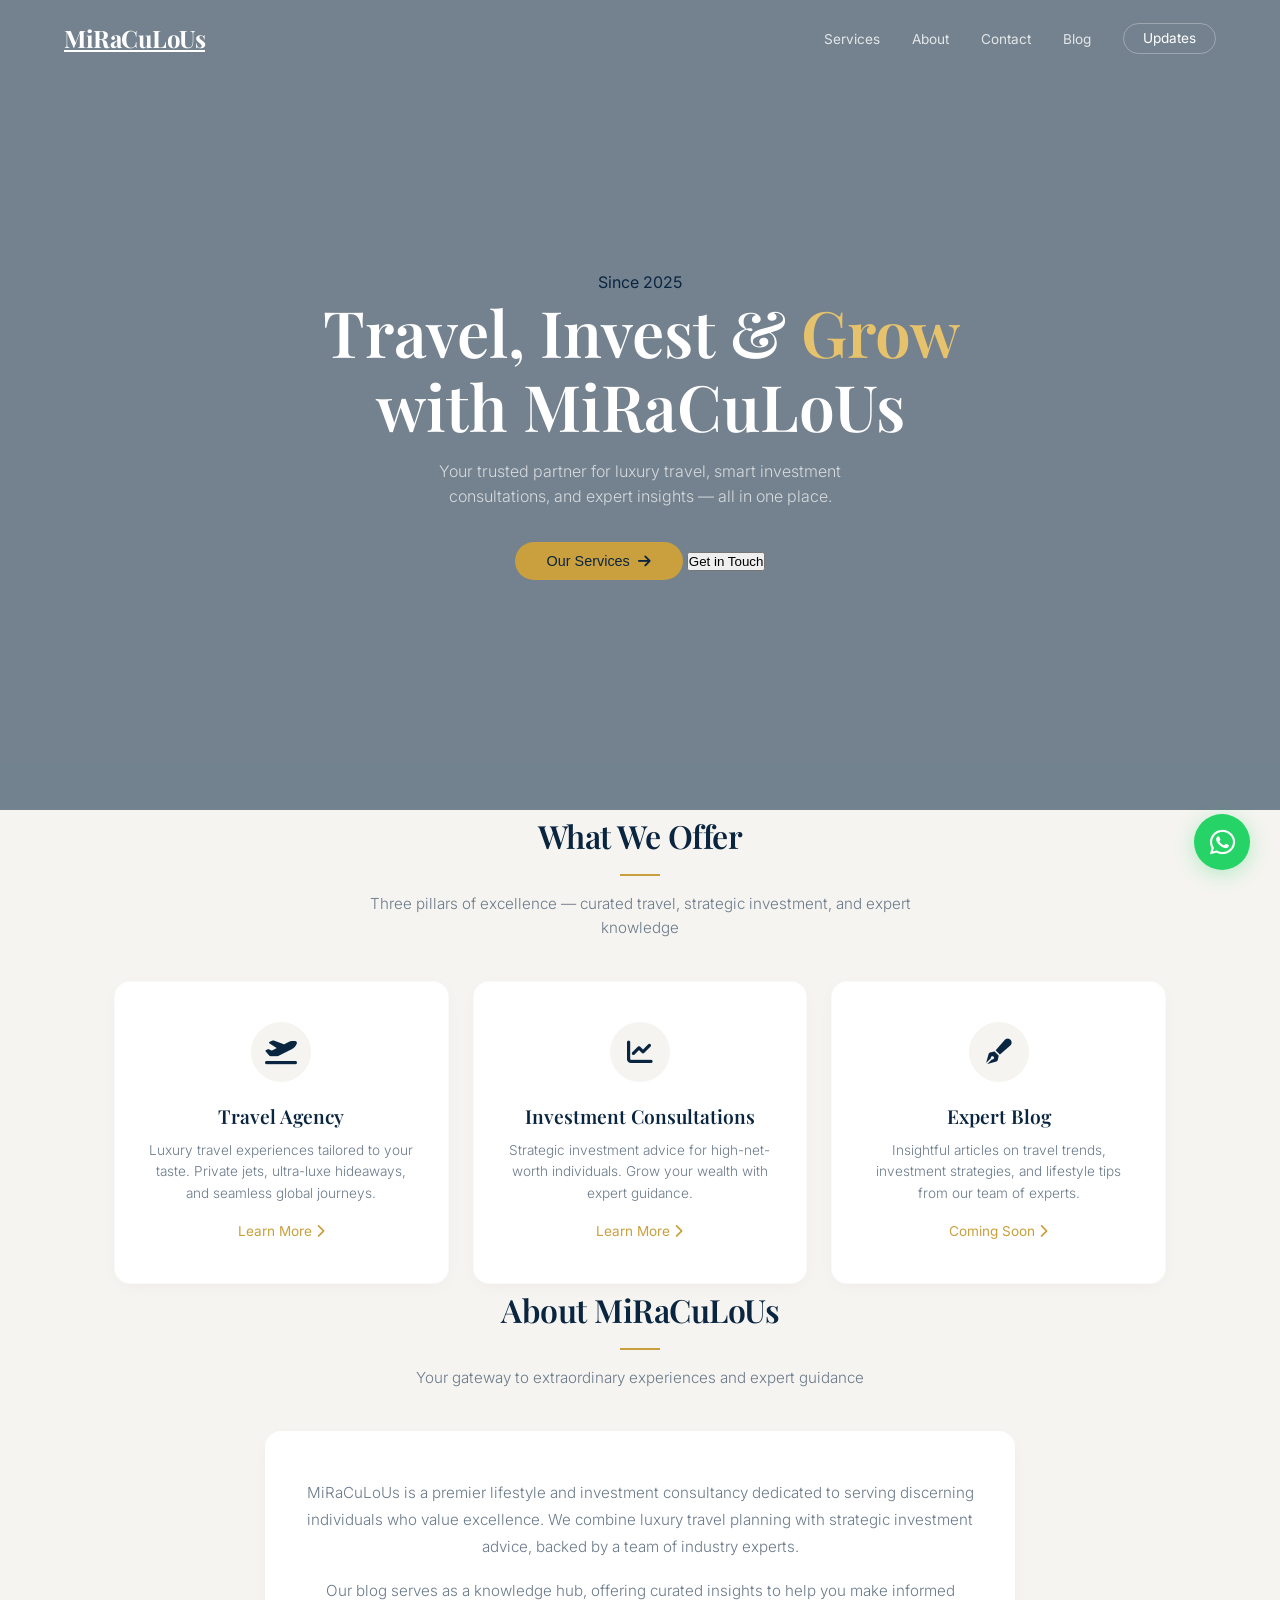
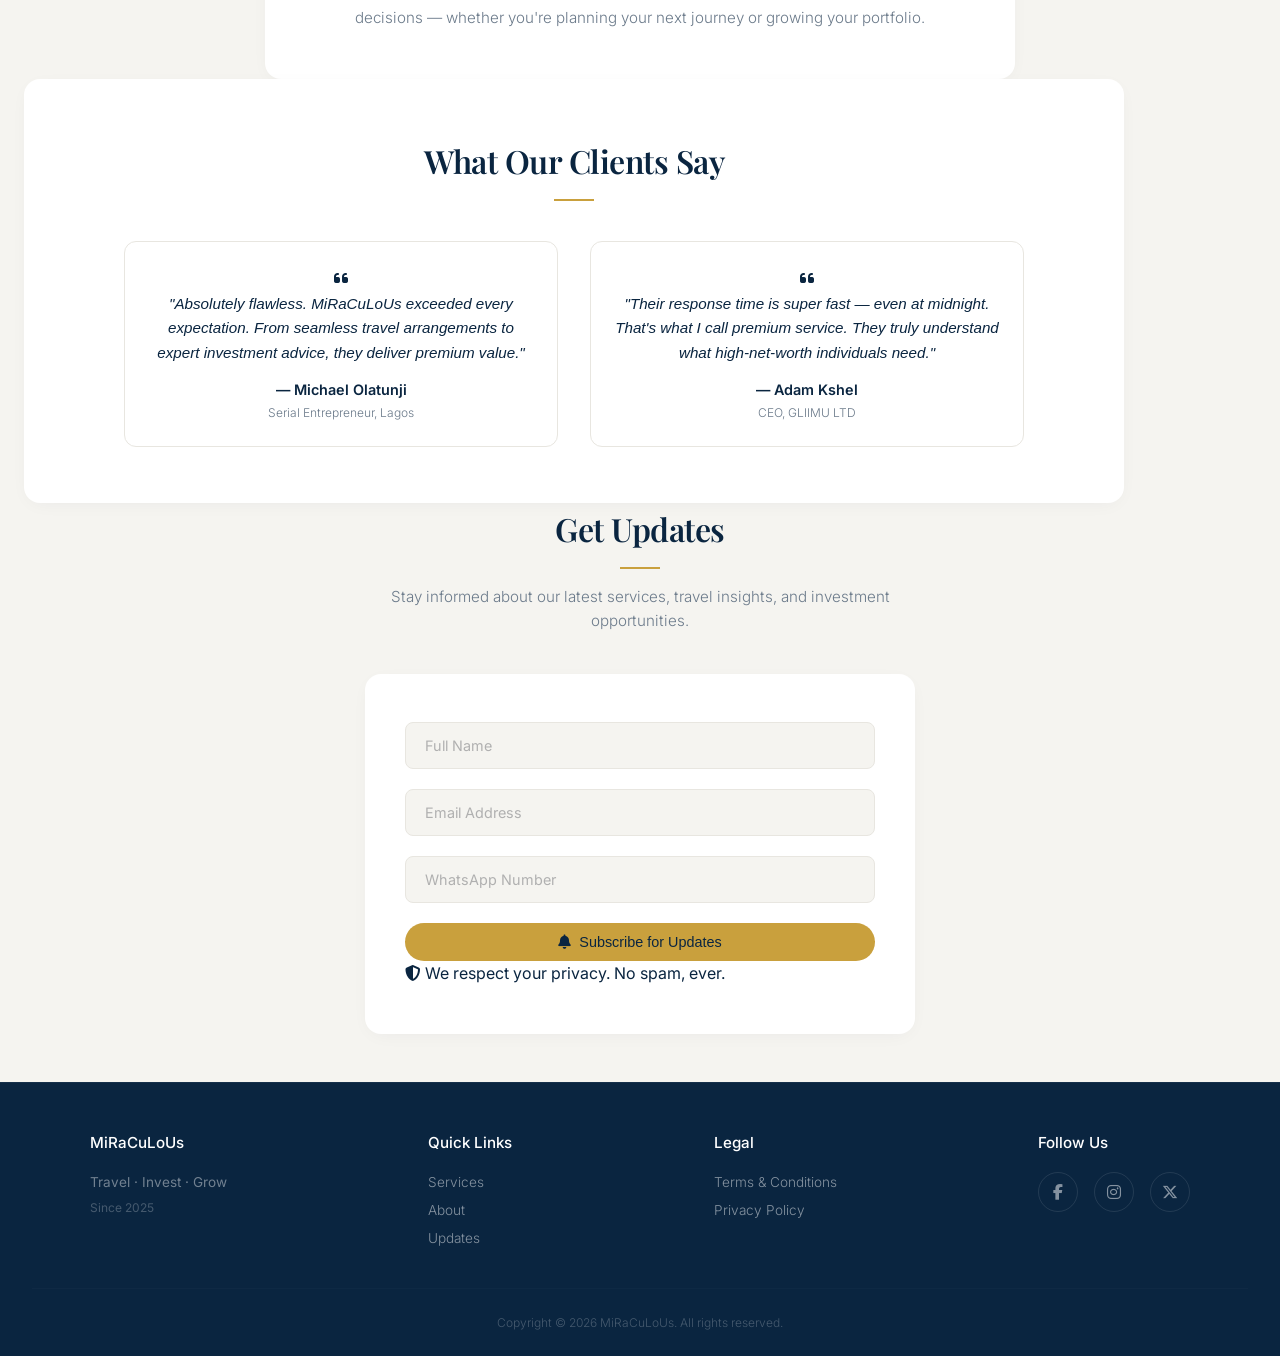
==== commit 6329469b: "Update index.html" ====
--- a/index.html
+++ b/index.html
@@ -27,7 +27,7 @@
     <!-- HEADER -->
     <header>
         <nav class="navbar" id="navbar">
-            <div class="logo">MiRaCuLoUs</div>
+            <a href="index.html" class="logo">MiRaCuLoUs</a>
             <div class="menu-icon" id="menuToggle"><i class="fas fa-bars"></i></div>
             <ul class="nav-links" id="navLinks">
                 <li><a href="#services">Services</a></li>
@@ -42,14 +42,15 @@
     <main>
         <!-- HERO SECTION -->
         <section id="home" class="hero">
-            <video class="hero-video" autoplay muted loop playsinline>
-                <source src="https://storage.coverr.co/videos/3BqO1P9I0kKbAyA8V1BgoN1h22Q7Ij21?token=eyJhbGciOiJIUzI1NiIsInR5cCI6IkpXVCJ9.eyJhcHBfaWQiOiIxMTMyNTEzIiwiaWF0IjoxNzMyNDU3MjUzLCJleHAiOjE3MzI1NDM2NTN9.tdhDNa7bW1Aq9FMWF1H7WtRQrOk2ByQK6jCQ_RYV5Ek" type="video/mp4">
-            </video>
             <div class="hero-overlay"></div>
             <div class="hero-content">
+                <span class="hero-tag">Since 2025</span>
                 <h1>Travel, Invest &amp; <span>Grow</span> with MiRaCuLoUs</h1>
                 <p>Your trusted partner for luxury travel, smart investment consultations, and expert insights — all in one place.</p>
-                <button class="btn-gold" onclick="document.getElementById('services').scrollIntoView({behavior:'smooth'})">Our Services <i class="fas fa-arrow-right"></i></button>
+                <div class="hero-actions">
+                    <button class="btn-gold" onclick="document.getElementById('services').scrollIntoView({behavior:'smooth'})">Our Services <i class="fas fa-arrow-right"></i></button>
+                    <button class="btn-outline" onclick="document.getElementById('contact').scrollIntoView({behavior:'smooth'})">Get in Touch</button>
+                </div>
             </div>
         </section>
 
@@ -60,13 +61,13 @@
                 <p class="section-subtitle">Three pillars of excellence — curated travel, strategic investment, and expert knowledge</p>
             </div>
             <div class="services-grid fade-up">
-                <a href="/services.html" class="service-card">
+                <a href="services.html" class="service-card">
                     <div class="service-icon"><i class="fas fa-plane-departure"></i></div>
                     <h3>Travel Agency</h3>
                     <p>Luxury travel experiences tailored to your taste. Private jets, ultra-luxe hideaways, and seamless global journeys.</p>
                     <span class="service-link">Learn More <i class="fas fa-chevron-right"></i></span>
                 </a>
-                <a href="/investment.html" class="service-card">
+                <a href="investment.html" class="service-card">
                     <div class="service-icon"><i class="fas fa-chart-line"></i></div>
                     <h3>Investment Consultations</h3>
                     <p>Strategic investment advice for high-net-worth individuals. Grow your wealth with expert guidance.</p>
@@ -94,17 +95,23 @@
         </section>
 
         <!-- TESTIMONIALS -->
-        <section id="testimonials" class="testimonials-section fade-up">
+        <section id="testimonials" class="testimonials-section container fade-up">
             <div class="section-header">
                 <h2>What Our Clients Say</h2>
             </div>
             <div class="testimonial-grid">
                 <div class="testimonial-card">
+                    <div class="testimonial-quote">
+                        <i class="fas fa-quote-left"></i>
+                    </div>
                     <p class="testimonial-text">"Absolutely flawless. MiRaCuLoUs exceeded every expectation. From seamless travel arrangements to expert investment advice, they deliver premium value."</p>
                     <p class="testimonial-author">— Michael Olatunji</p>
                     <p class="testimonial-title">Serial Entrepreneur, Lagos</p>
                 </div>
                 <div class="testimonial-card">
+                    <div class="testimonial-quote">
+                        <i class="fas fa-quote-left"></i>
+                    </div>
                     <p class="testimonial-text">"Their response time is super fast — even at midnight. That's what I call premium service. They truly understand what high-net-worth individuals need."</p>
                     <p class="testimonial-author">— Adam Kshel</p>
                     <p class="testimonial-title">CEO, GLIIMU LTD</p>
@@ -113,8 +120,11 @@
         </section>
 
         <!-- GET UPDATES SECTION -->
-        <div class="container" id="contact">
-            <div class="section-header fade-up"><h2>Get Updates</h2></div>
+        <section id="contact" class="container">
+            <div class="section-header fade-up">
+                <h2>Get Updates</h2>
+                <p class="section-subtitle">Stay informed about our latest services, travel insights, and investment opportunities.</p>
+            </div>
             <div class="updates-wrapper fade-up">
                 <form id="updatesForm">
                     <div class="form-group">
@@ -129,12 +139,12 @@
                     <button type="submit" class="btn-gold" style="width:100%; justify-content:center;" id="submitBtn">
                         <i class="fas fa-bell"></i> Subscribe for Updates
                     </button>
-                    <p style="font-size:0.7rem; margin-top:1rem; text-align:center; color:var(--gray-text);">
+                    <p class="form-note">
                         <i class="fas fa-shield-alt"></i> We respect your privacy. No spam, ever.
                     </p>
                 </form>
             </div>
-        </div>
+        </section>
     </main>
 
     <!-- FOOTER -->
--- a/index.css
+++ b/index.css
@@ -1,15 +1,14 @@
 /* --- CSS VARIABLES --- */
 :root {
     --deep-blue: #0a2540;
-    --royal-blue: #1c3e6c;
     --gold: #c9a03d;
     --gold-light: #e6c26c;
-    --gold-soft: #f4e3c6;
     --white: #ffffff;
-    --off-white: #f8f6f0;
-    --gray-text: #5a6e7c;
-    --card-shadow: 0 8px 30px -8px rgba(10, 37, 64, 0.08);
-    --hover-shadow: 0 20px 45px -12px rgba(10, 37, 64, 0.15);
+    --off-white: #f5f4f0;
+    --gray-text: #6b7a8a;
+    --light-gray: #e8e6e0;
+    --card-shadow: 0 4px 20px -6px rgba(10, 37, 64, 0.06);
+    --hover-shadow: 0 12px 35px -10px rgba(10, 37, 64, 0.1);
 }
 
 /* --- RESET & BASE --- */
@@ -64,78 +63,90 @@
     display: flex;
     justify-content: space-between;
     align-items: center;
-    padding: 1rem 5%;
+    padding: 1.2rem 5%;
     z-index: 1000;
     transition: all 0.3s cubic-bezier(0.2, 0.9, 0.4, 1.1);
     background: transparent;
 }
 .navbar.scrolled {
-    background: rgba(10, 37, 64, 0.96);
+    background: rgba(10, 37, 64, 0.95);
     backdrop-filter: blur(12px);
-    padding: 0.7rem 5%;
-    box-shadow: 0 4px 20px rgba(0,0,0,0.08);
+    padding: 0.8rem 5%;
+    box-shadow: 0 2px 20px rgba(0,0,0,0.06);
 }
 .logo {
-    font-size: 1.6rem;
+    font-size: 1.5rem;
     font-weight: 700;
-    background: linear-gradient(135deg, #fff, var(--gold-light));
-    -webkit-background-clip: text;
-    background-clip: text;
-    color: transparent;
+    color: white;
     letter-spacing: -0.5px;
 }
 .nav-links {
     display: flex;
-    gap: 1.8rem;
+    gap: 2rem;
     list-style: none;
     align-items: center;
 }
 .nav-links li a {
     text-decoration: none;
-    font-weight: 500;
-    color: white;
+    font-weight: 400;
+    color: rgba(255,255,255,0.8);
     transition: 0.25s;
     font-size: 0.85rem;
     position: relative;
 }
-.nav-links li a::after {
-    content: '';
-    position: absolute;
-    bottom: -4px;
-    left: 0;
-    width: 0;
-    height: 2px;
-    background: var(--gold);
-    transition: width 0.3s;
-}
-.nav-links li a:hover::after { width: 100%; }
-.nav-links li a:hover { color: var(--gold); }
+.nav-links li a:hover { color: white; }
 .btn-nav {
-    background: var(--gold);
+    background: transparent;
+    border: 1px solid rgba(255,255,255,0.3);
     padding: 0.4rem 1.2rem;
     border-radius: 40px;
+    color: white !important;
+    font-weight: 400;
+    font-size: 0.85rem !important;
+}
+.btn-nav:hover { 
+    background: white; 
     color: var(--deep-blue) !important;
-    font-weight: 600;
-    font-size: 0.85rem !important;
-}
-.btn-nav:hover { background: #b3862f; transform: translateY(-2px); }
+    border-color: white;
+    transform: translateY(-2px);
+}
 .btn-nav::after { display: none; }
 .menu-icon { display: none; font-size: 1.6rem; color: white; cursor: pointer; }
 
 /* --- HERO SECTION --- */
 .hero {
     position: relative;
-    min-height: 85vh;
+    min-height: 90vh;
     display: flex;
     flex-direction: column;
     align-items: center;
     justify-content: center;
     text-align: center;
     padding: 120px 2rem 80px;
-    background: linear-gradient(135deg, var(--deep-blue) 0%, #0d2f4a 100%);
+    overflow: hidden;
+}
+.hero-video {
+    position: absolute;
+    top: 50%;
+    left: 50%;
+    min-width: 100%;
+    min-height: 100%;
+    width: auto;
+    height: auto;
+    transform: translate(-50%, -50%);
+    object-fit: cover;
+    z-index: 0;
+}
+.hero-overlay {
+    position: absolute;
+    inset: 0;
+    background: rgba(10, 37, 64, 0.55);
+    z-index: 1;
 }
 .hero-content {
-    max-width: 750px;
+    position: relative;
+    z-index: 2;
+    max-width: 700px;
     animation: fadeUpHero 1s ease-out forwards;
     opacity: 0;
 }
@@ -143,38 +154,22 @@
     from { opacity: 0; transform: translateY(30px); }
     to { opacity: 1; transform: translateY(0); }
 }
-.hero-badge {
-    display: inline-block;
-    padding: 0.3rem 1.2rem;
-    border-radius: 40px;
-    font-size: 0.7rem;
-    font-weight: 600;
-    color: var(--deep-blue);
-    background: var(--gold);
-    letter-spacing: 1.5px;
-    text-transform: uppercase;
-    margin-bottom: 1.2rem;
-}
 .hero h1 {
     font-size: 2.8rem;
-    line-height: 1.2;
+    line-height: 1.15;
     color: white;
     margin-bottom: 1rem;
+    font-weight: 600;
 }
 .hero h1 span { color: var(--gold-light); }
 .hero p {
-    font-size: 1.05rem;
-    color: rgba(255,255,255,0.8);
+    font-size: 1rem;
+    color: rgba(255,255,255,0.7);
     margin-bottom: 2rem;
-    max-width: 550px;
+    max-width: 500px;
     margin-left: auto;
     margin-right: auto;
-}
-.hero-buttons {
-    display: flex;
-    gap: 0.8rem;
-    justify-content: center;
-    flex-wrap: wrap;
+    font-weight: 300;
 }
 
 /* --- BUTTONS --- */
@@ -182,8 +177,8 @@
     background: var(--gold);
     color: var(--deep-blue);
     border: none;
-    padding: 0.75rem 1.8rem;
-    font-weight: 600;
+    padding: 0.7rem 2rem;
+    font-weight: 500;
     border-radius: 50px;
     font-size: 0.9rem;
     cursor: pointer;
@@ -192,103 +187,95 @@
     align-items: center;
     gap: 8px;
 }
-.btn-gold:hover { background: #b3862f; transform: translateY(-2px); box-shadow: 0 8px 20px rgba(201,160,61,0.3); }
-.btn-outline-gold {
-    background: transparent;
-    border: 1.5px solid var(--gold);
-    color: var(--gold);
-}
-.btn-outline-gold:hover {
-    background: var(--gold);
-    color: var(--deep-blue);
-    transform: translateY(-2px);
-}
+.btn-gold:hover { background: #b3862f; transform: translateY(-2px); box-shadow: 0 8px 20px rgba(201,160,61,0.2); }
 
 /* --- CONTAINER --- */
 .container { max-width: 1100px; margin: 0 auto; padding: 0 1.5rem; }
 section { padding: 4rem 0; }
 .section-header { text-align: center; margin-bottom: 2.5rem; }
 .section-header h2 {
-    font-size: 2.2rem;
-    color: var(--deep-blue);
-    position: relative;
-    display: inline-block;
+    font-size: 2rem;
+    color: var(--deep-blue);
+    font-weight: 600;
+    letter-spacing: -0.5px;
 }
 .section-header h2:after {
     content: '';
-    position: absolute;
-    bottom: -10px;
-    left: 50%;
-    transform: translateX(-50%);
-    width: 50px;
-    height: 3px;
-    background: linear-gradient(90deg, var(--gold), var(--gold-light));
-    border-radius: 3px;
+    display: block;
+    width: 40px;
+    height: 2px;
+    background: var(--gold);
+    margin: 0.8rem auto 0;
 }
 .section-subtitle {
     color: var(--gray-text);
     max-width: 550px;
-    margin: 1.2rem auto 0;
+    margin: 1rem auto 0;
     font-size: 0.95rem;
-}
-
-/* --- SERVICES (Icon-based) --- */
+    font-weight: 300;
+}
+
+/* --- SERVICES --- */
 .services-grid {
     display: grid;
     grid-template-columns: repeat(3, 1fr);
-    gap: 2rem;
+    gap: 1.5rem;
 }
 .service-card {
     background: var(--white);
-    border-radius: 20px;
+    border-radius: 16px;
     padding: 2.5rem 2rem;
     text-align: center;
     box-shadow: var(--card-shadow);
     transition: all 0.3s ease;
     border: 1px solid rgba(0,0,0,0.02);
+    text-decoration: none;
+    color: inherit;
+    cursor: pointer;
+    display: block;
 }
 .service-card:hover {
-    transform: translateY(-6px);
+    transform: translateY(-4px);
     box-shadow: var(--hover-shadow);
 }
 .service-icon {
-    width: 70px;
-    height: 70px;
+    width: 60px;
+    height: 60px;
     margin: 0 auto 1.2rem;
-    background: linear-gradient(135deg, var(--gold-soft), var(--gold-light));
+    background: var(--off-white);
     border-radius: 50%;
     display: flex;
     align-items: center;
     justify-content: center;
-    font-size: 2rem;
+    font-size: 1.6rem;
     color: var(--deep-blue);
     transition: 0.3s;
 }
 .service-card:hover .service-icon {
     background: var(--gold);
-    transform: scale(1.05);
+    color: white;
 }
 .service-card h3 {
-    font-size: 1.3rem;
+    font-size: 1.2rem;
     margin-bottom: 0.5rem;
-    color: var(--deep-blue);
+    font-weight: 600;
 }
 .service-card p {
     color: var(--gray-text);
-    font-size: 0.9rem;
+    font-size: 0.85rem;
     line-height: 1.6;
+    font-weight: 300;
 }
 .service-link {
     display: inline-block;
     margin-top: 1rem;
-    font-weight: 600;
+    font-weight: 400;
     font-size: 0.85rem;
     color: var(--gold);
-    text-decoration: none;
     transition: 0.2s;
 }
 .service-link i { transition: 0.2s; }
-.service-link:hover i { transform: translateX(4px); }
+.service-card:hover .service-link i { transform: translateX(4px); }
 
 /* --- ABOUT --- */
 .about-wrapper {
@@ -296,194 +283,101 @@
     margin: 0 auto;
     text-align: center;
     background: var(--white);
-    border-radius: 24px;
+    border-radius: 16px;
     padding: 3rem 2.5rem;
     box-shadow: var(--card-shadow);
 }
 .about-wrapper p {
     color: var(--gray-text);
-    font-size: 1rem;
+    font-size: 0.95rem;
     line-height: 1.8;
     margin-bottom: 1rem;
+    font-weight: 300;
 }
 .about-wrapper p:last-child { margin-bottom: 0; }
 
 /* --- TESTIMONIALS --- */
 .testimonials-section {
-    background: var(--deep-blue);
-    border-radius: 30px;
-    margin: 2rem 1.5rem;
+    background: var(--white);
     padding: 3.5rem 2rem;
-}
-.testimonials-section .section-header h2 { color: var(--white); }
-.testimonials-section .section-header h2:after { background: var(--gold); }
+    margin: 0 1.5rem;
+    border-radius: 16px;
+    box-shadow: var(--card-shadow);
+}
 .testimonial-grid {
     display: grid;
     grid-template-columns: repeat(2, 1fr);
-    gap: 1.5rem;
+    gap: 2rem;
     max-width: 900px;
     margin: 0 auto;
 }
 .testimonial-card {
-    background: rgba(255,255,255,0.05);
-    padding: 1.8rem;
-    border-radius: 20px;
+    padding: 1.5rem;
     text-align: center;
-    border: 1px solid rgba(255,255,255,0.06);
+    border: 1px solid var(--light-gray);
+    border-radius: 12px;
     transition: 0.3s;
 }
-.testimonial-card:hover { background: rgba(255,255,255,0.08); }
+.testimonial-card:hover {
+    border-color: var(--gold);
+    background: var(--off-white);
+}
 .testimonial-text {
-    font-size: 1rem;
+    font-size: 0.95rem;
     font-style: italic;
-    color: rgba(255,255,255,0.85);
+    color: var(--deep-blue);
     line-height: 1.6;
     margin-bottom: 0.8rem;
+    font-weight: 300;
 }
 .testimonial-author {
     font-weight: 600;
-    color: var(--gold);
+    color: var(--deep-blue);
     font-size: 0.9rem;
 }
 .testimonial-title {
     font-size: 0.75rem;
-    color: rgba(255,255,255,0.4);
+    color: var(--gray-text);
     margin-top: 2px;
-}
-
-/* --- BLOG --- */
-.blog-grid {
-    display: grid;
-    grid-template-columns: repeat(3, 1fr);
-    gap: 1.8rem;
-}
-.blog-card {
+    font-weight: 300;
+}
+
+/* --- UPDATES FORM --- */
+.updates-wrapper {
+    max-width: 550px;
+    margin: 0 auto;
     background: var(--white);
-    border-radius: 18px;
-    padding: 2rem 1.8rem;
-    text-align: center;
+    border-radius: 16px;
+    padding: 3rem 2.5rem;
     box-shadow: var(--card-shadow);
-    transition: all 0.3s ease;
-    cursor: pointer;
-    border: 1px solid rgba(0,0,0,0.02);
-}
-.blog-card:hover {
-    transform: translateY(-5px);
-    box-shadow: var(--hover-shadow);
-}
-.blog-icon {
-    font-size: 2.2rem;
-    color: var(--gold);
-    margin-bottom: 1rem;
-    display: block;
-}
-.blog-card h4 {
-    font-size: 1.1rem;
-    margin-bottom: 0.4rem;
-    font-family: 'Playfair Display', serif;
-}
-.blog-card p {
-    font-size: 0.85rem;
-    color: var(--gray-text);
-    line-height: 1.5;
-}
-.blog-tag {
-    display: inline-block;
-    font-size: 0.6rem;
-    font-weight: 600;
-    text-transform: uppercase;
-    letter-spacing: 1px;
-    color: var(--gold);
-    margin-top: 0.8rem;
-}
-
-/* --- CONTACT --- */
-.contact-wrapper {
-    background: var(--white);
-    border-radius: 28px;
-    overflow: hidden;
-    box-shadow: var(--card-shadow);
-    display: flex;
-    flex-direction: row;
-}
-.contact-form-side { padding: 2.5rem; flex: 1.5; }
-.contact-info-side {
-    background: var(--deep-blue);
-    color: var(--white);
-    padding: 2.5rem;
-    flex: 1;
-}
-.contact-info-side h3 {
-    font-size: 1.4rem;
-    color: var(--gold);
-    margin-bottom: 0.5rem;
-    font-family: 'Playfair Display', serif;
-}
-.contact-info-side > p {
-    font-size: 0.85rem;
-    opacity: 0.7;
-    margin-bottom: 1.5rem;
-}
-.contact-item {
-    display: flex;
-    align-items: center;
-    gap: 1rem;
-    margin-bottom: 1.2rem;
-}
-.contact-item i {
-    width: 36px;
-    height: 36px;
-    background: rgba(201,160,61,0.12);
-    border-radius: 50%;
-    display: flex;
-    align-items: center;
-    justify-content: center;
-    color: var(--gold);
-    font-size: 0.9rem;
-    border: 1px solid rgba(201,160,61,0.15);
-}
-.contact-item span {
-    font-size: 0.9rem;
-}
-.contact-item a {
-    color: var(--gold-light);
-    text-decoration: none;
-    transition: 0.2s;
-}
-.contact-item a:hover { color: var(--gold); text-decoration: underline; }
-.contact-label {
-    font-size: 0.65rem;
-    text-transform: uppercase;
-    letter-spacing: 1.5px;
-    font-weight: 600;
-    color: rgba(255,255,255,0.4);
-    display: block;
-}
-
+}
 .form-group { margin-bottom: 1.2rem; }
 .form-input {
     width: 100%;
     padding: 0.9rem 1.2rem;
-    border-radius: 50px;
-    border: 1px solid #e2e8f0;
+    border-radius: 8px;
+    border: 1px solid var(--light-gray);
     font-family: 'Inter', sans-serif;
     transition: 0.2s;
-    background: #f8f9fc;
+    background: var(--off-white);
     font-size: 0.9rem;
+    color: var(--deep-blue);
 }
 .form-input:focus {
     outline: none;
     border-color: var(--gold);
-    box-shadow: 0 0 0 3px rgba(201,160,61,0.08);
-}
+    background: white;
+    box-shadow: 0 0 0 3px rgba(201,160,61,0.06);
+}
+.form-input::placeholder { color: #b0b0b0; }
 
 /* --- FOOTER --- */
 footer {
     background: var(--deep-blue);
     margin-top: 3rem;
-    padding: 2.5rem 2rem 1.5rem;
-    border-radius: 30px 30px 0 0;
-    color: #cfdfed;
+    padding: 3rem 2rem 1.5rem;
+    border-top: 1px solid rgba(255,255,255,0.05);
+    color: rgba(255,255,255,0.6);
 }
 .footer-grid {
     display: flex;
@@ -493,38 +387,76 @@
     margin: 0 auto;
     flex-wrap: wrap;
 }
-.footer-col h4 { color: var(--gold); margin-bottom: 1rem; font-size: 1rem; }
-.footer-col a { color: #cfdfed; text-decoration: none; display: block; margin: 0.4rem 0; transition: 0.2s; font-size: 0.85rem; }
-.footer-col a:hover { color: var(--gold); transform: translateX(3px); }
-.copyright { text-align: center; border-top: 1px solid rgba(201,160,61,0.15); margin-top: 2rem; padding-top: 1.5rem; font-size: 0.75rem; opacity: 0.6; }
+.footer-col h4 { 
+    color: white; 
+    margin-bottom: 1rem; 
+    font-size: 0.95rem;
+    font-weight: 500;
+}
+.footer-col a { 
+    color: rgba(255,255,255,0.5); 
+    text-decoration: none; 
+    display: block; 
+    margin: 0.4rem 0; 
+    transition: 0.2s; 
+    font-size: 0.85rem;
+    font-weight: 300;
+}
+.footer-col a:hover { color: white; transform: translateX(3px); }
+.social-links {
+    display: flex;
+    gap: 1rem;
+    margin-top: 0.5rem;
+}
+.social-links a {
+    width: 40px;
+    height: 40px;
+    border-radius: 50%;
+    border: 1px solid rgba(255,255,255,0.1);
+    display: flex;
+    align-items: center;
+    justify-content: center;
+    color: rgba(255,255,255,0.5);
+    font-size: 1rem;
+    transition: 0.3s;
+    margin: 0;
+}
+.social-links a:hover {
+    border-color: var(--gold);
+    color: var(--gold);
+    transform: translateY(-2px);
+}
+.copyright { 
+    text-align: center; 
+    border-top: 1px solid rgba(255,255,255,0.05); 
+    margin-top: 2rem; 
+    padding-top: 1.5rem; 
+    font-size: 0.75rem; 
+    opacity: 0.4;
+    font-weight: 300;
+}
 
 /* --- FLOATING WHATSAPP BUTTON --- */
 .whatsapp-float {
     position: fixed;
     bottom: 30px;
     right: 30px;
-    width: 60px;
-    height: 60px;
+    width: 56px;
+    height: 56px;
     background: #25D366;
     border-radius: 50%;
     display: flex;
     align-items: center;
     justify-content: center;
     color: white;
-    font-size: 2rem;
-    box-shadow: 0 8px 30px rgba(37, 211, 102, 0.4);
+    font-size: 1.8rem;
+    box-shadow: 0 4px 20px rgba(37, 211, 102, 0.3);
     cursor: pointer;
     transition: all 0.3s;
     z-index: 999;
     text-decoration: none;
-    animation: pulse 2s infinite;
-}
-@keyframes pulse {
-    0% { box-shadow: 0 0 0 0 rgba(37, 211, 102, 0.5); }
-    70% { box-shadow: 0 0 0 18px rgba(37, 211, 102, 0); }
-    100% { box-shadow: 0 0 0 0 rgba(37, 211, 102, 0); }
-}
-.whatsapp-float:hover { transform: scale(1.1); box-shadow: 0 12px 40px rgba(37, 211, 102, 0.5); }
+}
+.whatsapp-float:hover { transform: scale(1.08); box-shadow: 0 8px 30px rgba(37, 211, 102, 0.4); }
 
 /* --- BACK TO TOP --- */
 .back-to-top {
@@ -538,24 +470,24 @@
     display: flex;
     align-items: center;
     justify-content: center;
-    color: var(--gold);
-    font-size: 1.1rem;
+    color: white;
+    font-size: 1rem;
     cursor: pointer;
     opacity: 0;
     visibility: hidden;
     transition: all 0.3s;
     z-index: 999;
-    box-shadow: 0 4px 15px rgba(0,0,0,0.15);
+    box-shadow: 0 4px 15px rgba(0,0,0,0.1);
 }
 .back-to-top.show { opacity: 1; visibility: visible; }
 .back-to-top:hover { background: var(--gold); color: var(--deep-blue); transform: translateY(-3px); }
 
-/* --- "COMING SOON" MODAL --- */
+/* --- MODAL --- */
 .modal-overlay {
     position: fixed;
     top: 0; left: 0; width: 100%; height: 100%;
-    background: rgba(10, 37, 64, 0.85);
-    backdrop-filter: blur(8px);
+    background: rgba(10, 37, 64, 0.8);
+    backdrop-filter: blur(6px);
     z-index: 9999;
     display: none;
     align-items: center;
@@ -565,13 +497,12 @@
 .modal-overlay.active { display: flex; }
 .modal-content {
     background: var(--white);
-    border-radius: 32px;
+    border-radius: 20px;
     padding: 3rem 2.5rem;
-    max-width: 450px;
+    max-width: 420px;
     width: 100%;
     text-align: center;
-    position: relative;
-    box-shadow: 0 40px 60px rgba(0,0,0,0.3);
+    box-shadow: 0 40px 60px rgba(0,0,0,0.2);
     animation: fadeInModal 0.4s ease;
 }
 @keyframes fadeInModal {
@@ -579,29 +510,30 @@
     to { opacity: 1; transform: scale(1); }
 }
 .modal-icon {
-    font-size: 3.5rem;
+    font-size: 3rem;
     color: var(--gold);
-    margin-bottom: 1.2rem;
+    margin-bottom: 1rem;
     display: block;
 }
 .modal-content h2 {
-    font-size: 2rem;
+    font-size: 1.8rem;
     color: var(--deep-blue);
     margin-bottom: 0.5rem;
 }
 .modal-content h2 span { color: var(--gold); }
 .modal-content p {
     color: var(--gray-text);
-    font-size: 0.95rem;
+    font-size: 0.9rem;
     margin-bottom: 1.8rem;
     line-height: 1.6;
+    font-weight: 300;
 }
 .modal-close-btn {
     background: var(--gold);
     border: none;
-    padding: 0.7rem 2.2rem;
+    padding: 0.7rem 2rem;
     border-radius: 50px;
-    font-weight: 600;
+    font-weight: 500;
     font-size: 0.9rem;
     color: var(--deep-blue);
     cursor: pointer;
@@ -613,9 +545,9 @@
 .toast-msg {
     position: fixed; bottom: 100px; left: 50%;
     transform: translateX(-50%) translateY(20px);
-    background: var(--deep-blue); color: var(--gold);
+    background: var(--deep-blue); color: white;
     padding: 0.8rem 1.8rem; border-radius: 50px;
-    font-weight: 500; z-index: 2000;
+    font-weight: 400; z-index: 2000;
     opacity: 0; transition: all 0.3s;
     font-size: 0.9rem;
     white-space: nowrap;
@@ -634,15 +566,14 @@
 @keyframes spin { to { transform: rotate(360deg); } }
 
 /* --- FADE-UP ANIMATION --- */
-.fade-up { opacity: 0; transform: translateY(25px); transition: opacity 0.6s ease, transform 0.6s ease; }
+.fade-up { opacity: 0; transform: translateY(20px); transition: opacity 0.6s ease, transform 0.6s ease; }
 .fade-up.visible { opacity: 1; transform: translateY(0); }
 
 /* --- RESPONSIVE --- */
 @media (max-width: 900px) {
-    .services-grid, .blog-grid, .testimonial-grid {
+    .services-grid, .testimonial-grid {
         grid-template-columns: 1fr;
     }
-    .contact-wrapper { flex-direction: column; }
     .footer-grid { flex-direction: column; }
     .hero h1 { font-size: 2rem; }
     .nav-links { display: none; }
@@ -654,13 +585,11 @@
         padding: 1.5rem 2rem; gap: 1.2rem; text-align: center;
     }
     .hero { min-height: 70vh; padding: 100px 1.5rem 60px; }
-    .testimonials-section { margin: 1.5rem 1rem; padding: 2.5rem 1.5rem; }
+    .testimonials-section { margin: 0 1rem; padding: 2.5rem 1.5rem; }
     .modal-content { padding: 2rem 1.5rem; }
     .modal-content h2 { font-size: 1.6rem; }
-    .hero-buttons { flex-direction: column; align-items: center; }
+    .updates-wrapper { padding: 2rem 1.5rem; }
     .about-wrapper { padding: 2rem 1.5rem; }
-    .contact-form-side { padding: 1.8rem; }
-    .contact-info-side { padding: 1.8rem; }
 }
 @media (min-width: 768px) { .hero h1 { font-size: 3.5rem; } }
 @media (min-width: 1024px) { .hero h1 { font-size: 4rem; } }
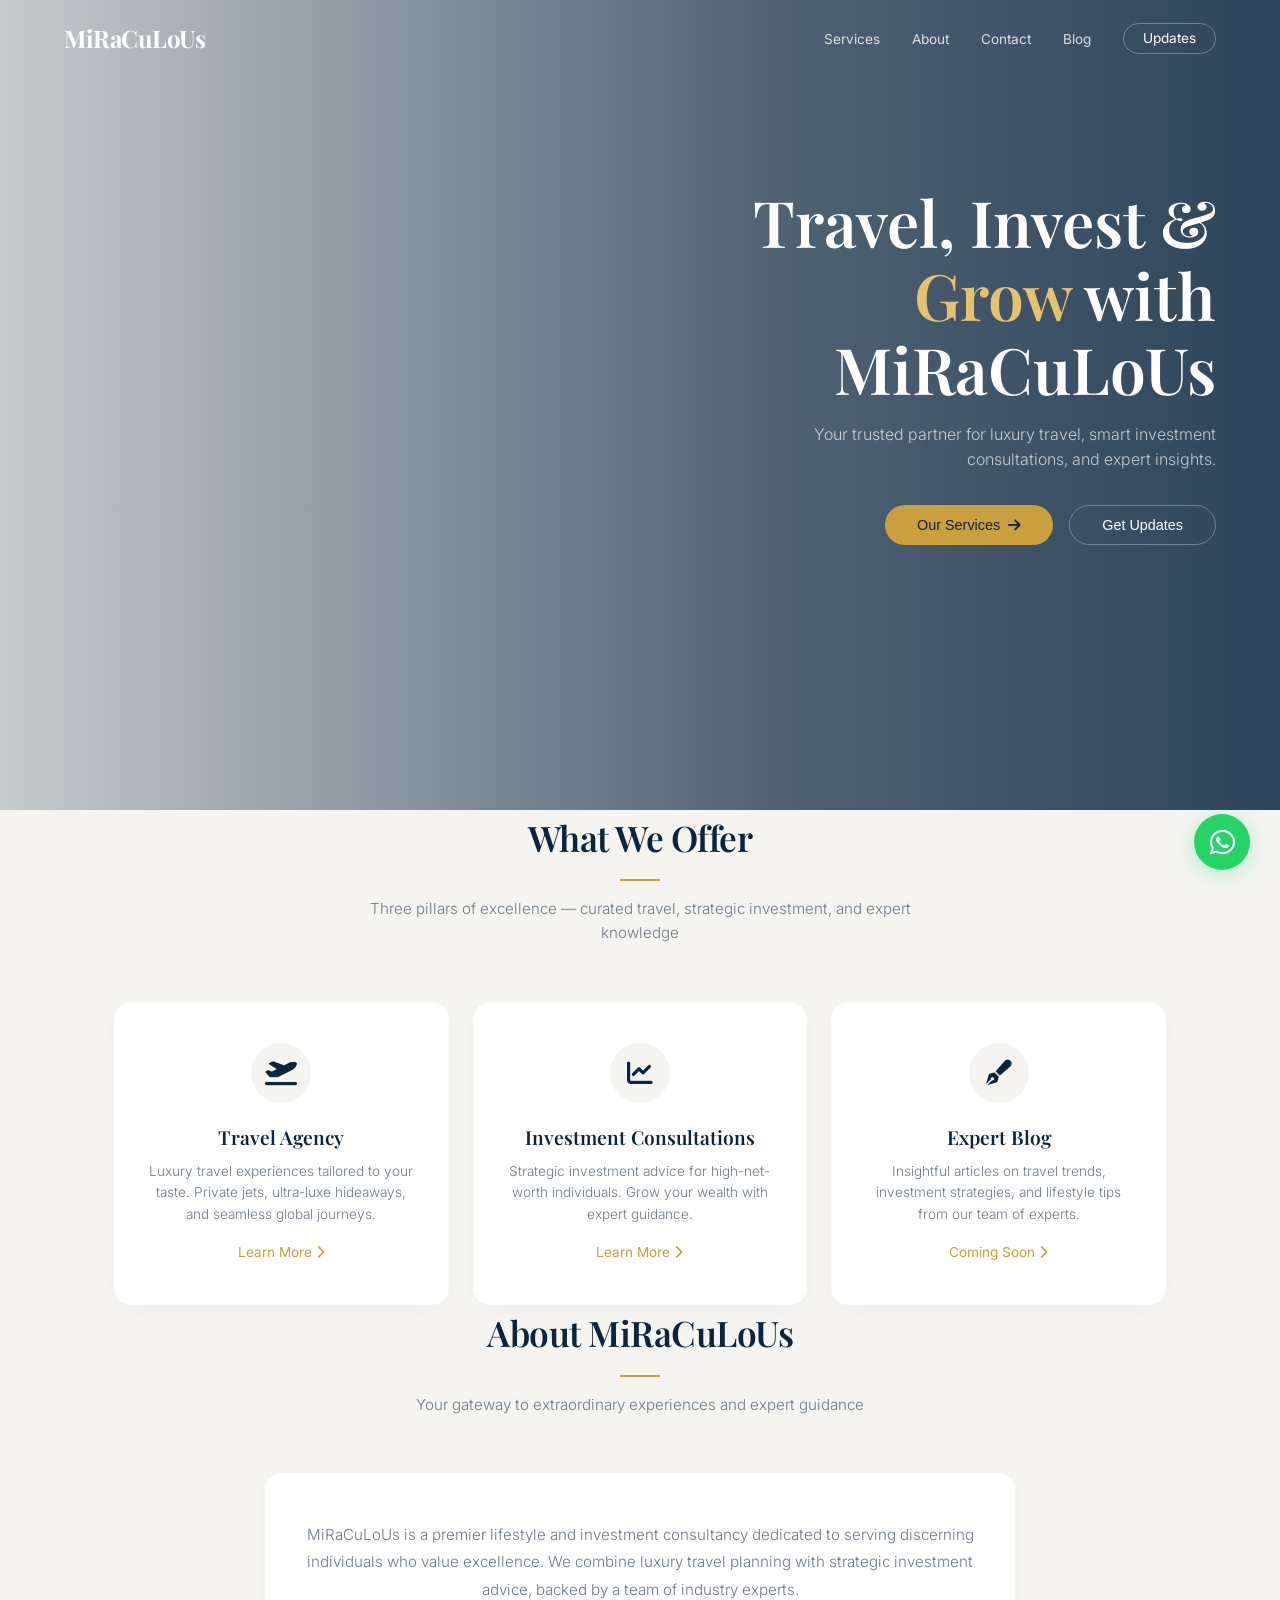
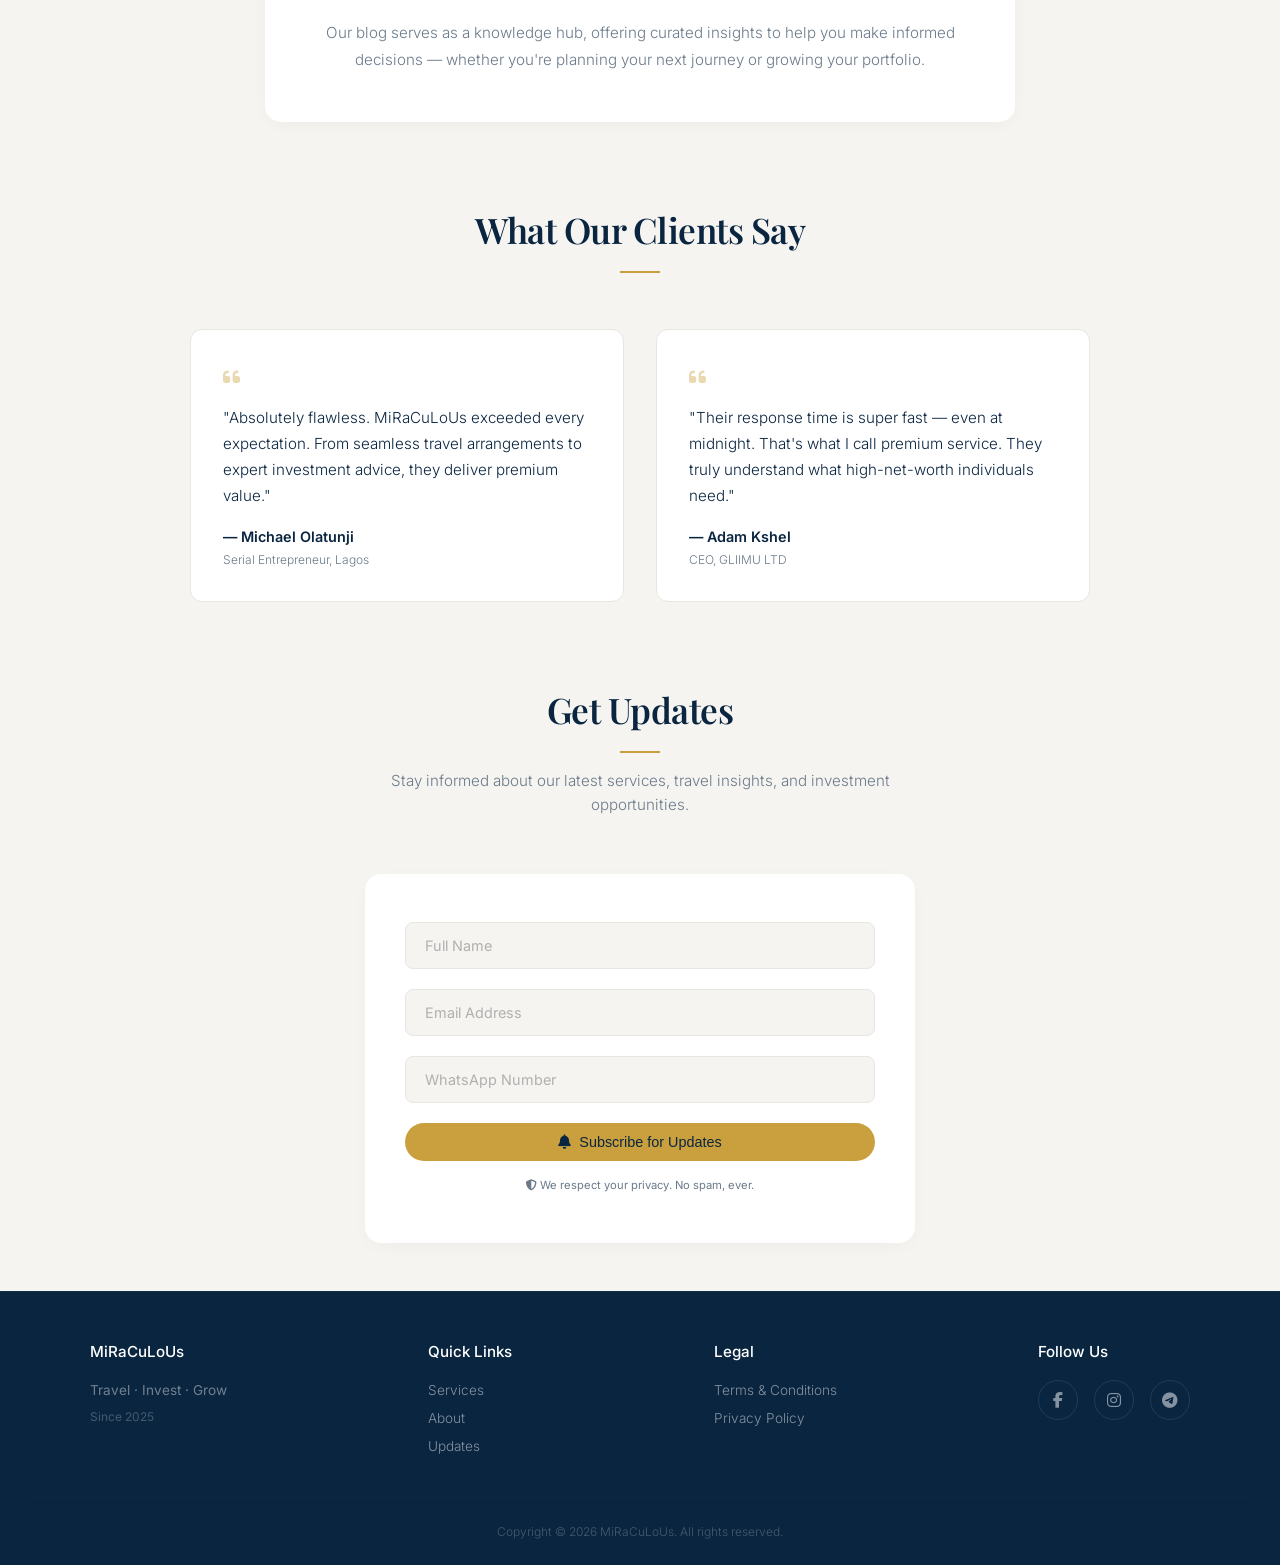
==== commit ef9403e7: "Update index.html" ====
--- a/index.html
+++ b/index.html
@@ -44,18 +44,17 @@
         <section id="home" class="hero">
             <div class="hero-overlay"></div>
             <div class="hero-content">
-                <span class="hero-tag">Since 2025</span>
                 <h1>Travel, Invest &amp; <span>Grow</span> with MiRaCuLoUs</h1>
-                <p>Your trusted partner for luxury travel, smart investment consultations, and expert insights — all in one place.</p>
+                <p>Your trusted partner for luxury travel, smart investment consultations, and expert insights.</p>
                 <div class="hero-actions">
                     <button class="btn-gold" onclick="document.getElementById('services').scrollIntoView({behavior:'smooth'})">Our Services <i class="fas fa-arrow-right"></i></button>
-                    <button class="btn-outline" onclick="document.getElementById('contact').scrollIntoView({behavior:'smooth'})">Get in Touch</button>
+                    <button class="btn-outline" onclick="document.getElementById('contact').scrollIntoView({behavior:'smooth'})">Get Updates</button>
                 </div>
             </div>
         </section>
 
         <!-- SERVICES SECTION -->
-        <section id="services" class="container">
+        <section id="services" class="container section-spacing">
             <div class="section-header fade-up">
                 <h2>What We Offer</h2>
                 <p class="section-subtitle">Three pillars of excellence — curated travel, strategic investment, and expert knowledge</p>
@@ -83,7 +82,7 @@
         </section>
 
         <!-- ABOUT SECTION -->
-        <section id="about" class="container">
+        <section id="about" class="container section-spacing">
             <div class="section-header fade-up">
                 <h2>About MiRaCuLoUs</h2>
                 <p class="section-subtitle">Your gateway to extraordinary experiences and expert guidance</p>
@@ -95,7 +94,7 @@
         </section>
 
         <!-- TESTIMONIALS -->
-        <section id="testimonials" class="testimonials-section container fade-up">
+        <section id="testimonials" class="testimonials-section container section-spacing fade-up">
             <div class="section-header">
                 <h2>What Our Clients Say</h2>
             </div>
@@ -120,7 +119,7 @@
         </section>
 
         <!-- GET UPDATES SECTION -->
-        <section id="contact" class="container">
+        <section id="contact" class="container section-spacing">
             <div class="section-header fade-up">
                 <h2>Get Updates</h2>
                 <p class="section-subtitle">Stay informed about our latest services, travel insights, and investment opportunities.</p>
@@ -171,7 +170,7 @@
                 <div class="social-links">
                     <a href="#" target="_blank" aria-label="Facebook"><i class="fab fa-facebook-f"></i></a>
                     <a href="#" target="_blank" aria-label="Instagram"><i class="fab fa-instagram"></i></a>
-                    <a href="#" target="_blank" aria-label="X (Twitter)"><i class="fab fa-x-twitter"></i></a>
+                    <a href="#" target="_blank" aria-label="Telegram"><i class="fab fa-telegram-plane"></i></a>
                 </div>
             </div>
         </div>
--- a/index.css
+++ b/index.css
@@ -79,6 +79,7 @@
     font-weight: 700;
     color: white;
     letter-spacing: -0.5px;
+    text-decoration: none;
 }
 .nav-links {
     display: flex;
@@ -118,35 +119,24 @@
     position: relative;
     min-height: 90vh;
     display: flex;
-    flex-direction: column;
-    align-items: center;
-    justify-content: center;
-    text-align: center;
-    padding: 120px 2rem 80px;
+    align-items: center;
+    justify-content: flex-end;
+    padding: 120px 5% 80px;
     overflow: hidden;
-}
-.hero-video {
-    position: absolute;
-    top: 50%;
-    left: 50%;
-    min-width: 100%;
-    min-height: 100%;
-    width: auto;
-    height: auto;
-    transform: translate(-50%, -50%);
-    object-fit: cover;
-    z-index: 0;
+    background: url('https://images.pexels.com/photos/3707172/pexels-photo-3707172.jpeg?auto=compress&cs=tinysrgb&w=1600') no-repeat center center/cover;
 }
 .hero-overlay {
     position: absolute;
     inset: 0;
-    background: rgba(10, 37, 64, 0.55);
+    background: linear-gradient(90deg, rgba(10, 37, 64, 0.2) 0%, rgba(10, 37, 64, 0.7) 60%, rgba(10, 37, 64, 0.85) 100%);
     z-index: 1;
 }
 .hero-content {
     position: relative;
     z-index: 2;
-    max-width: 700px;
+    max-width: 580px;
+    margin-left: auto;
+    text-align: right;
     animation: fadeUpHero 1s ease-out forwards;
     opacity: 0;
 }
@@ -154,8 +144,18 @@
     from { opacity: 0; transform: translateY(30px); }
     to { opacity: 1; transform: translateY(0); }
 }
+.hero-tag {
+    display: inline-block;
+    font-size: 0.7rem;
+    font-weight: 400;
+    letter-spacing: 3px;
+    text-transform: uppercase;
+    color: var(--gold);
+    margin-bottom: 0.5rem;
+    opacity: 0.7;
+}
 .hero h1 {
-    font-size: 2.8rem;
+    font-size: 3.2rem;
     line-height: 1.15;
     color: white;
     margin-bottom: 1rem;
@@ -166,10 +166,14 @@
     font-size: 1rem;
     color: rgba(255,255,255,0.7);
     margin-bottom: 2rem;
-    max-width: 500px;
+    font-weight: 300;
+    max-width: 480px;
     margin-left: auto;
-    margin-right: auto;
-    font-weight: 300;
+}
+.hero-actions {
+    display: flex;
+    gap: 1rem;
+    justify-content: flex-end;
 }
 
 /* --- BUTTONS --- */
@@ -186,15 +190,37 @@
     display: inline-flex;
     align-items: center;
     gap: 8px;
+    text-decoration: none;
 }
 .btn-gold:hover { background: #b3862f; transform: translateY(-2px); box-shadow: 0 8px 20px rgba(201,160,61,0.2); }
+.btn-outline {
+    background: transparent;
+    border: 1px solid rgba(255,255,255,0.3);
+    color: white;
+    padding: 0.7rem 2rem;
+    font-weight: 400;
+    border-radius: 50px;
+    font-size: 0.9rem;
+    cursor: pointer;
+    transition: all 0.25s ease;
+}
+.btn-outline:hover {
+    background: white;
+    color: var(--deep-blue);
+    transform: translateY(-2px);
+    border-color: white;
+}
 
 /* --- CONTAINER --- */
 .container { max-width: 1100px; margin: 0 auto; padding: 0 1.5rem; }
-section { padding: 4rem 0; }
-.section-header { text-align: center; margin-bottom: 2.5rem; }
+
+/* --- SECTION SPACING (FIXED) --- */
+section { padding: 5rem 0; }
+section:first-of-type { padding-top: 0; }
+
+.section-header { text-align: center; margin-bottom: 3.5rem; }
 .section-header h2 {
-    font-size: 2rem;
+    font-size: 2.2rem;
     color: var(--deep-blue);
     font-weight: 600;
     letter-spacing: -0.5px;
@@ -296,13 +322,9 @@
 }
 .about-wrapper p:last-child { margin-bottom: 0; }
 
-/* --- TESTIMONIALS --- */
+/* --- TESTIMONIALS (NO BACKGROUND) --- */
 .testimonials-section {
-    background: var(--white);
-    padding: 3.5rem 2rem;
-    margin: 0 1.5rem;
-    border-radius: 16px;
-    box-shadow: var(--card-shadow);
+    padding: 5rem 0;
 }
 .testimonial-grid {
     display: grid;
@@ -312,22 +334,28 @@
     margin: 0 auto;
 }
 .testimonial-card {
-    padding: 1.5rem;
-    text-align: center;
+    background: var(--white);
+    padding: 2rem;
+    border-radius: 12px;
     border: 1px solid var(--light-gray);
-    border-radius: 12px;
     transition: 0.3s;
+    position: relative;
 }
 .testimonial-card:hover {
     border-color: var(--gold);
-    background: var(--off-white);
+    box-shadow: var(--card-shadow);
+}
+.testimonial-quote {
+    color: var(--gold);
+    font-size: 1.2rem;
+    margin-bottom: 0.8rem;
+    opacity: 0.4;
 }
 .testimonial-text {
     font-size: 0.95rem;
-    font-style: italic;
-    color: var(--deep-blue);
-    line-height: 1.6;
-    margin-bottom: 0.8rem;
+    color: var(--deep-blue);
+    line-height: 1.7;
+    margin-bottom: 1rem;
     font-weight: 300;
 }
 .testimonial-author {
@@ -370,6 +398,12 @@
     box-shadow: 0 0 0 3px rgba(201,160,61,0.06);
 }
 .form-input::placeholder { color: #b0b0b0; }
+.form-note {
+    font-size: 0.7rem;
+    margin-top: 1rem;
+    text-align: center;
+    color: var(--gray-text);
+}
 
 /* --- FOOTER --- */
 footer {
@@ -575,7 +609,22 @@
         grid-template-columns: 1fr;
     }
     .footer-grid { flex-direction: column; }
-    .hero h1 { font-size: 2rem; }
+    .hero { 
+        justify-content: center;
+        text-align: center;
+        background-position: 60% center;
+    }
+    .hero-content { 
+        text-align: center; 
+        max-width: 100%;
+        margin: 0;
+    }
+    .hero h1 { font-size: 2.2rem; }
+    .hero p { max-width: 100%; margin: 0 auto 1.5rem; }
+    .hero-actions { justify-content: center; }
+    .hero-overlay {
+        background: linear-gradient(135deg, rgba(10, 37, 64, 0.6) 0%, rgba(10, 37, 64, 0.8) 100%);
+    }
     .nav-links { display: none; }
     .menu-icon { display: block; }
     .nav-links.mobile-open {
@@ -584,12 +633,11 @@
         background: rgba(10,37,64,0.98); backdrop-filter: blur(12px);
         padding: 1.5rem 2rem; gap: 1.2rem; text-align: center;
     }
-    .hero { min-height: 70vh; padding: 100px 1.5rem 60px; }
-    .testimonials-section { margin: 0 1rem; padding: 2.5rem 1.5rem; }
-    .modal-content { padding: 2rem 1.5rem; }
-    .modal-content h2 { font-size: 1.6rem; }
+    section { padding: 3rem 0; }
+    .section-header { margin-bottom: 2.5rem; }
     .updates-wrapper { padding: 2rem 1.5rem; }
     .about-wrapper { padding: 2rem 1.5rem; }
+    .testimonial-card { padding: 1.5rem; }
 }
 @media (min-width: 768px) { .hero h1 { font-size: 3.5rem; } }
 @media (min-width: 1024px) { .hero h1 { font-size: 4rem; } }
